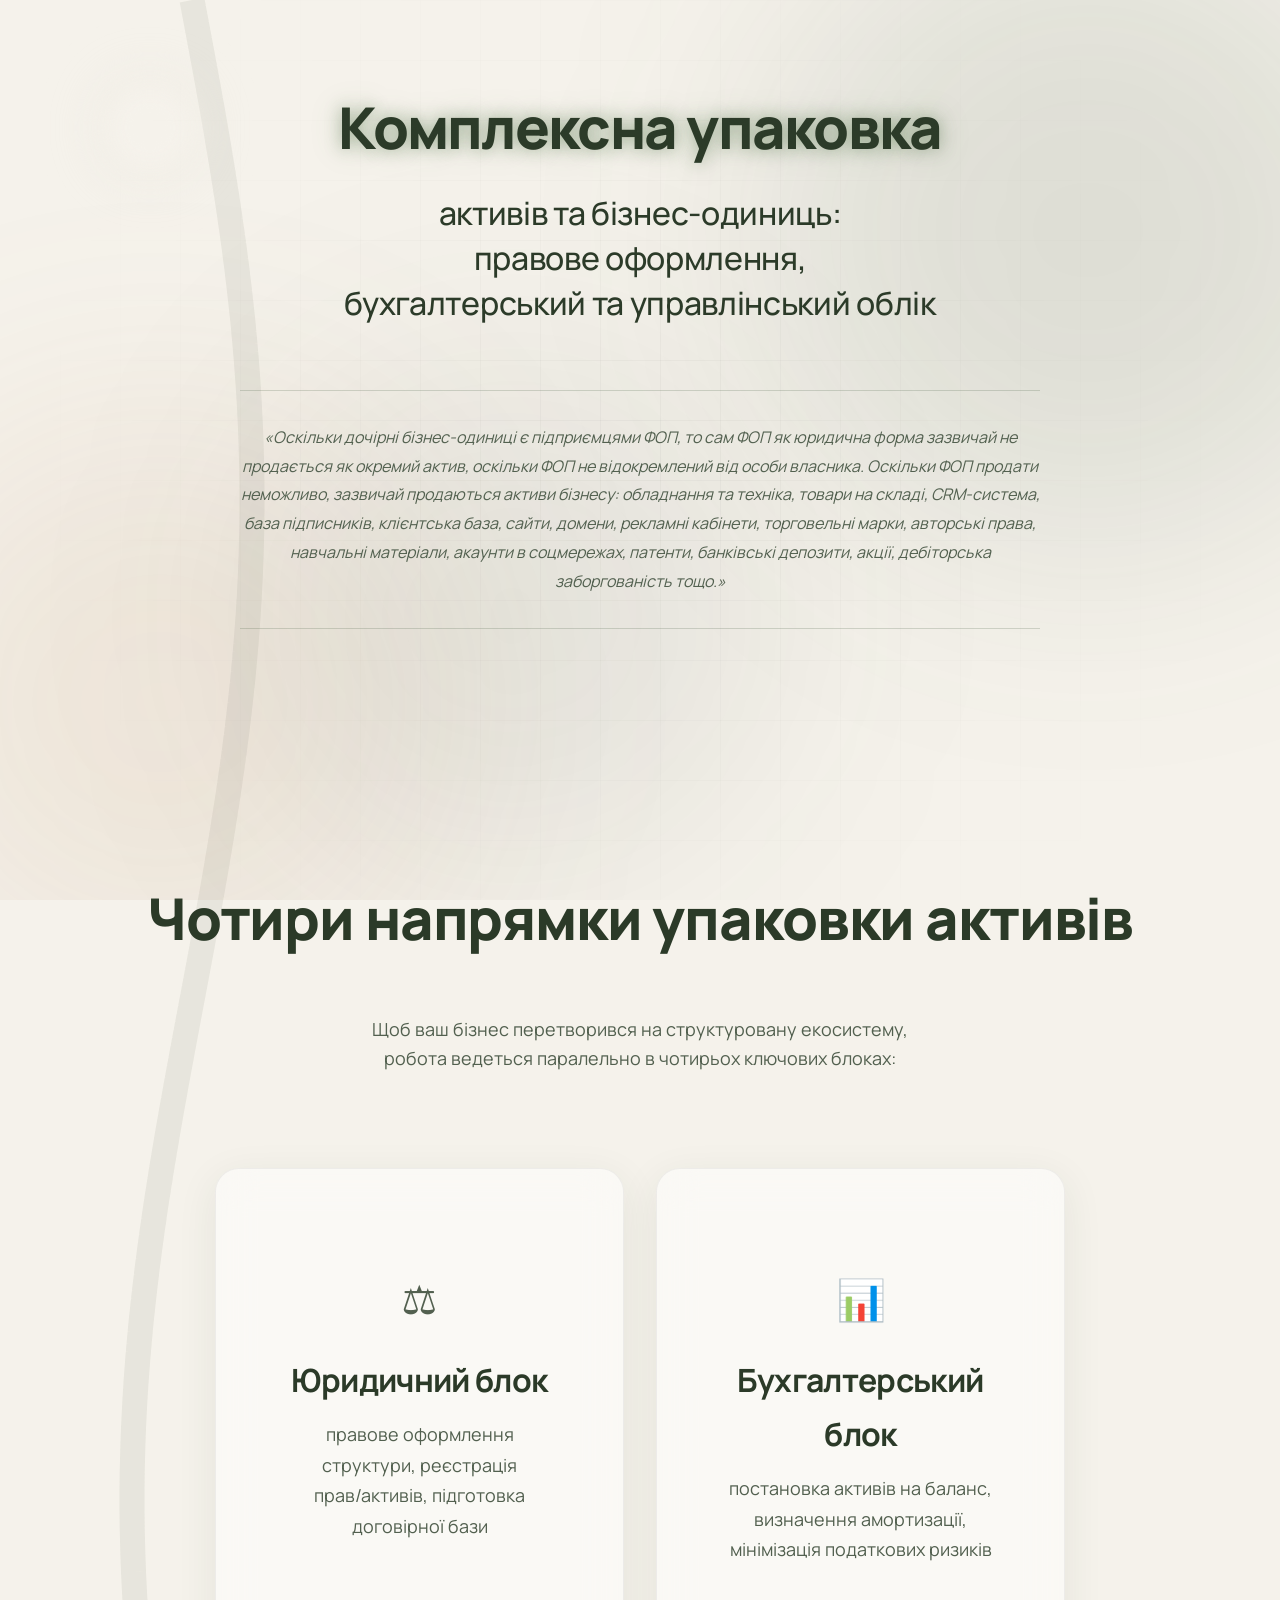
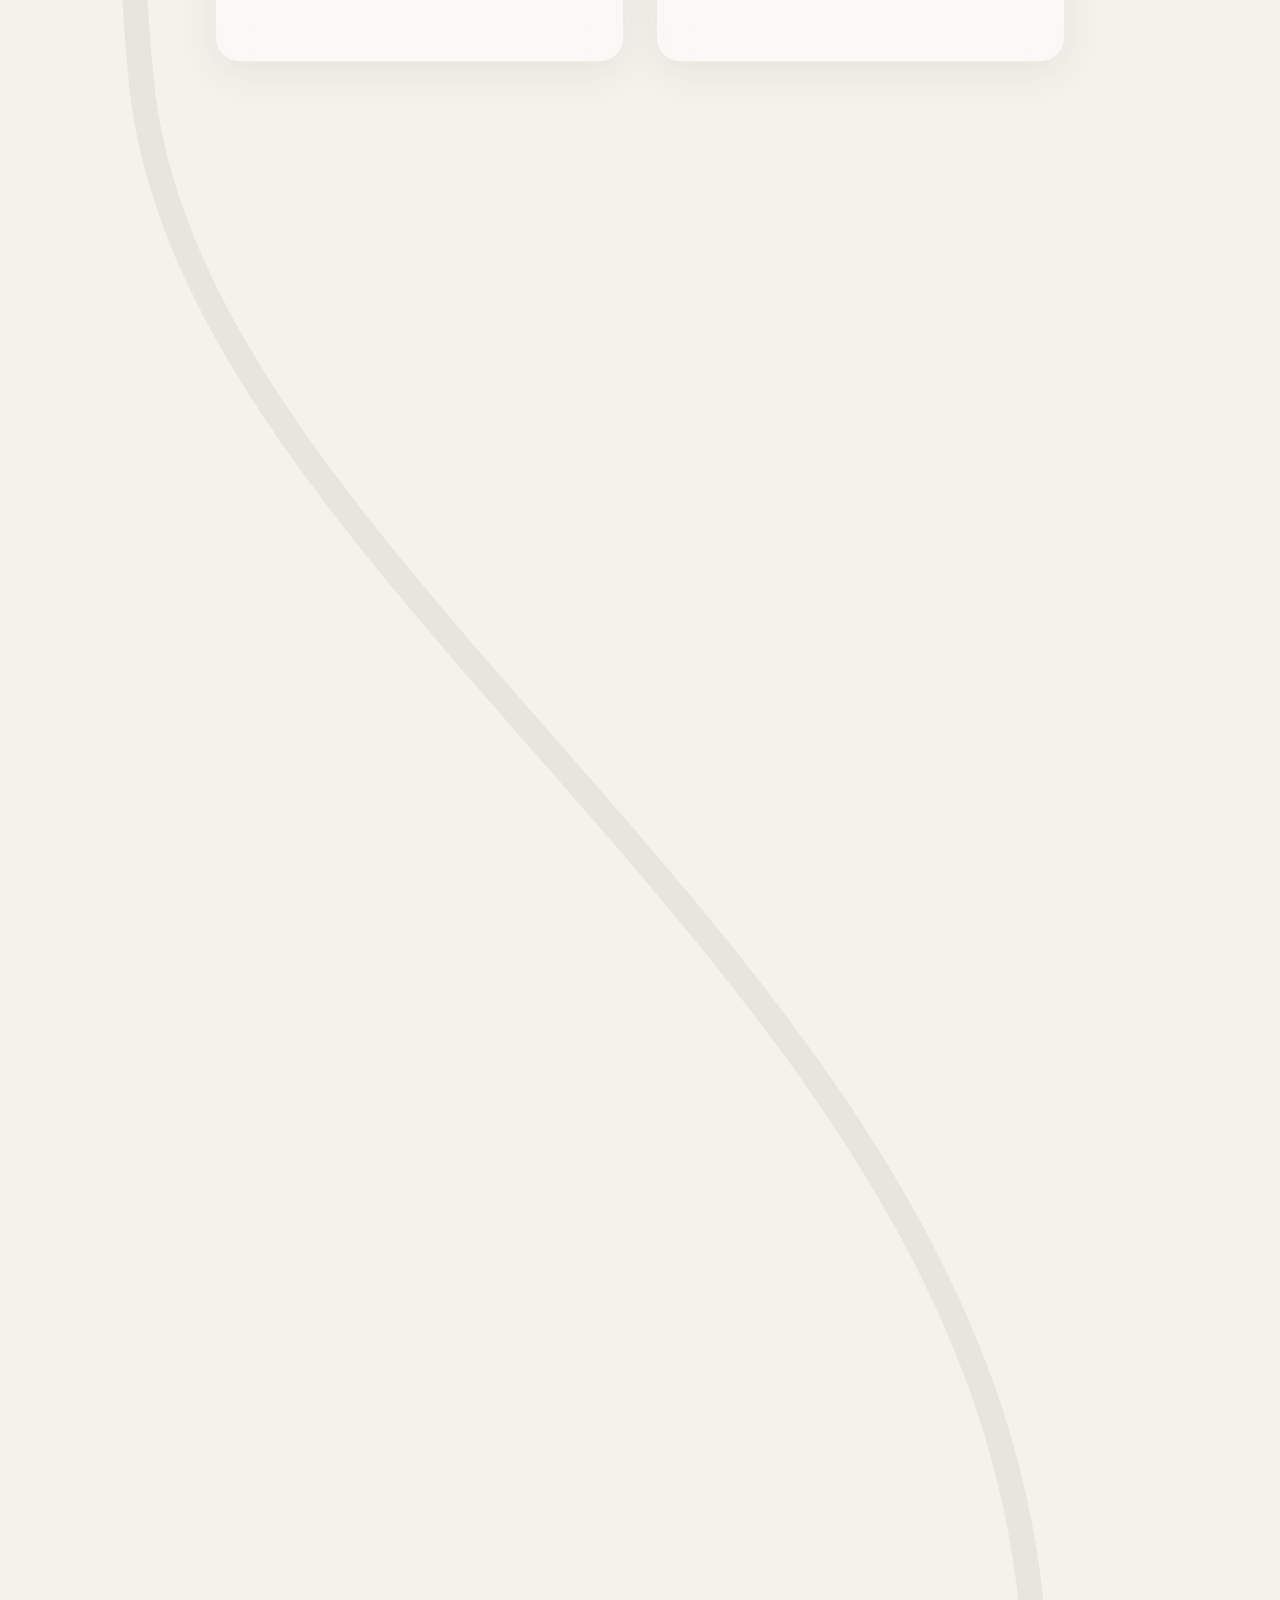
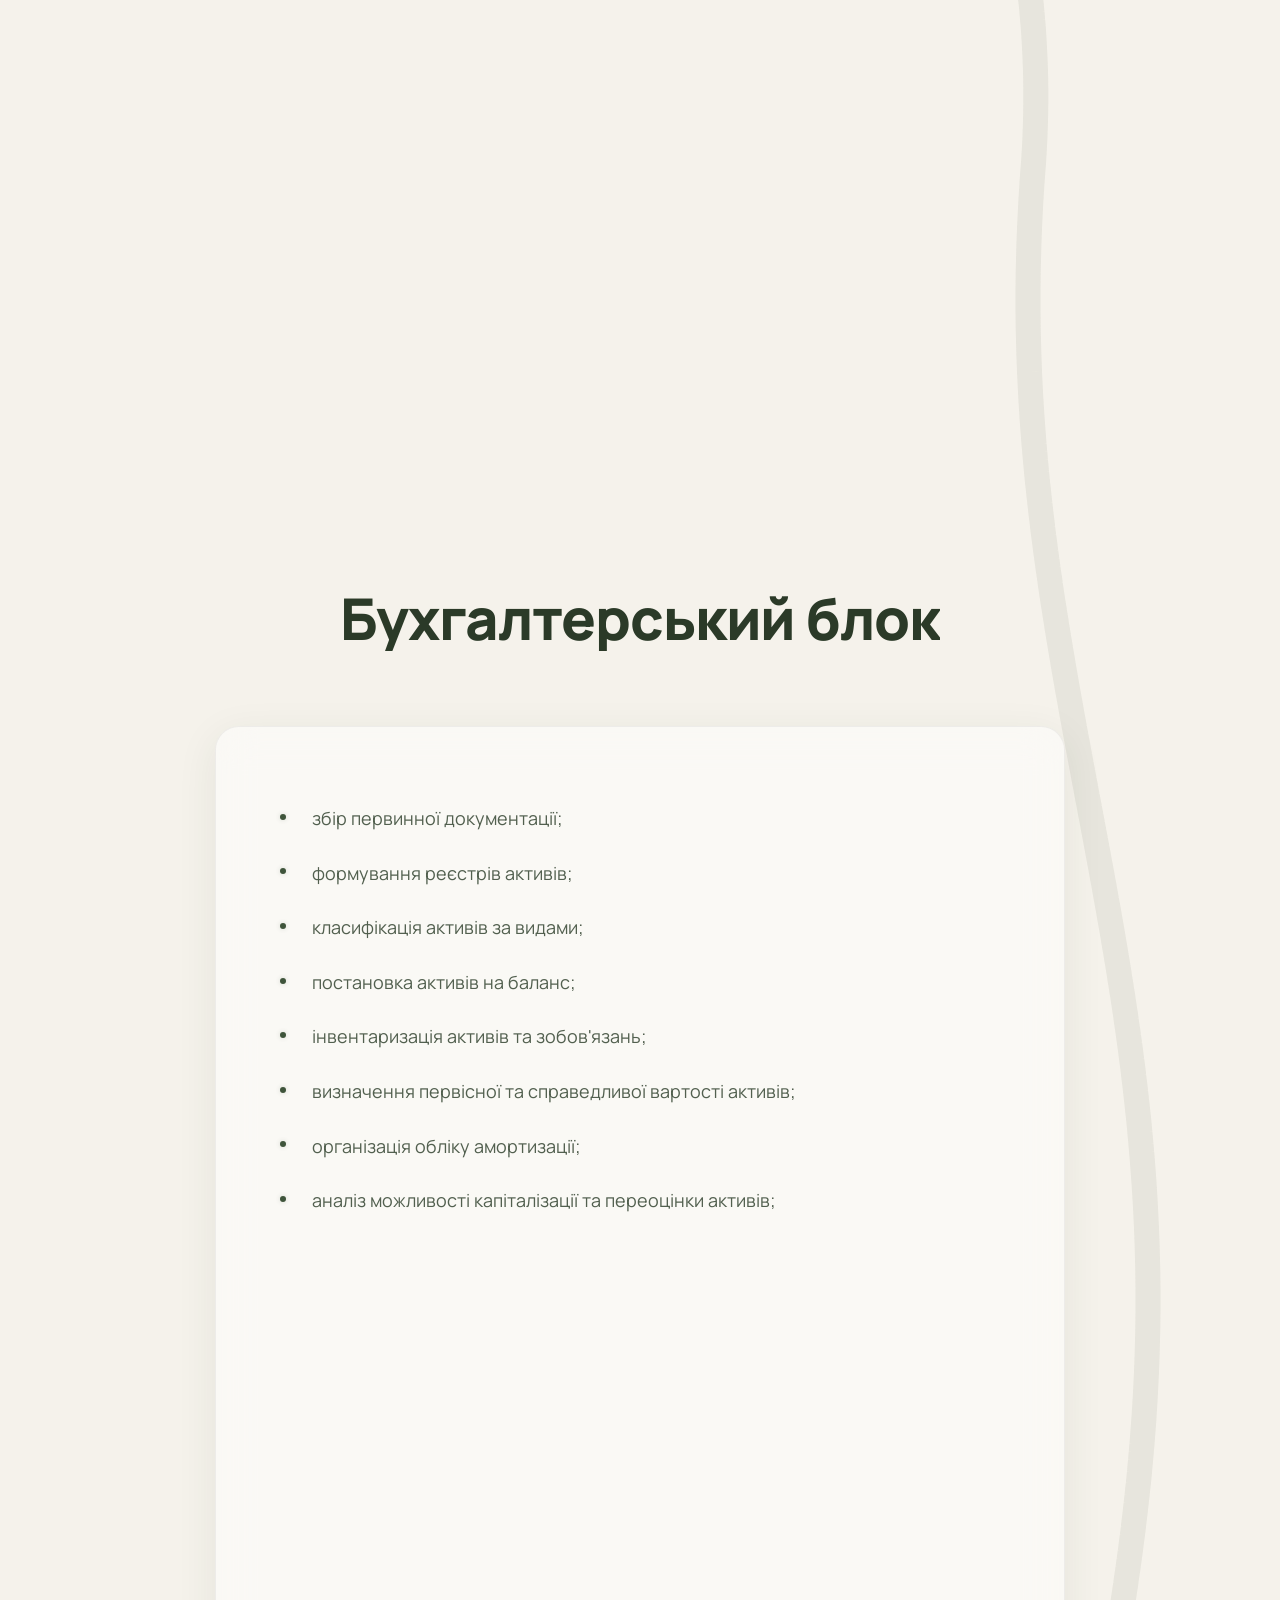
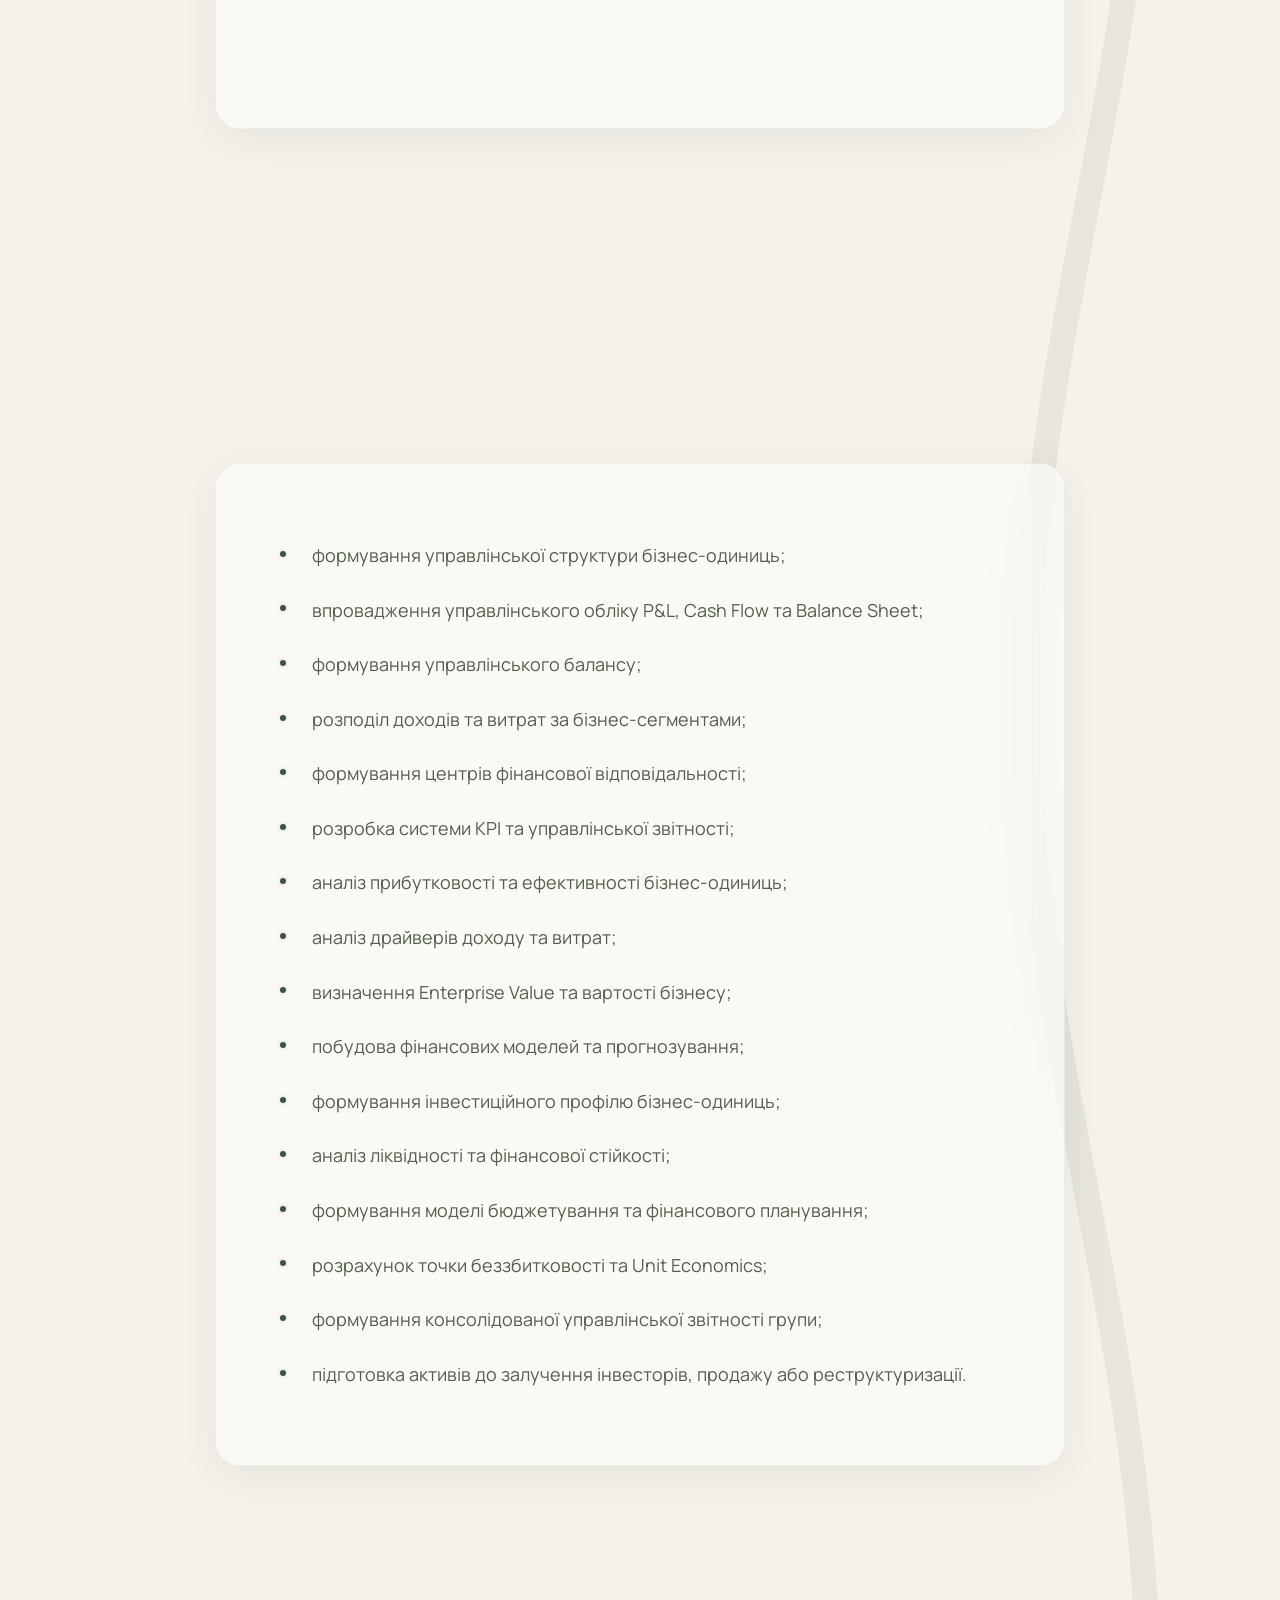
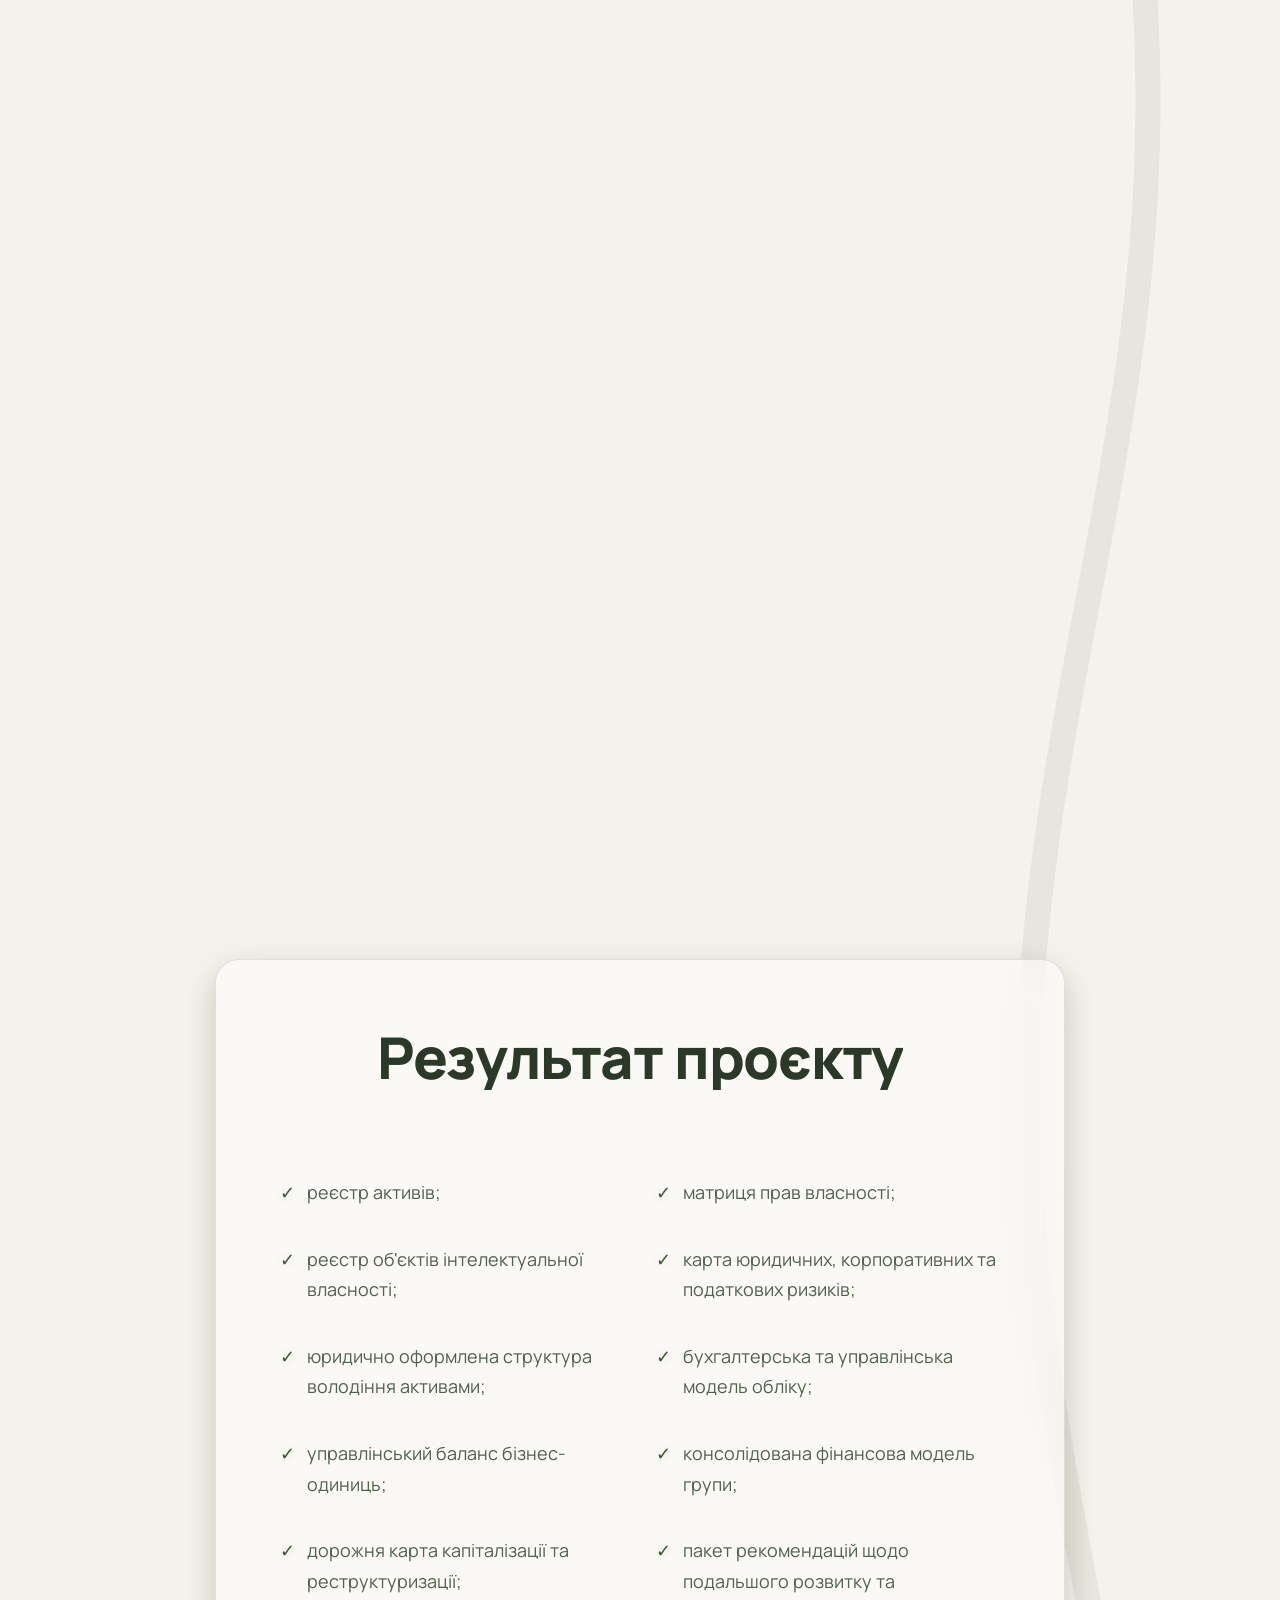
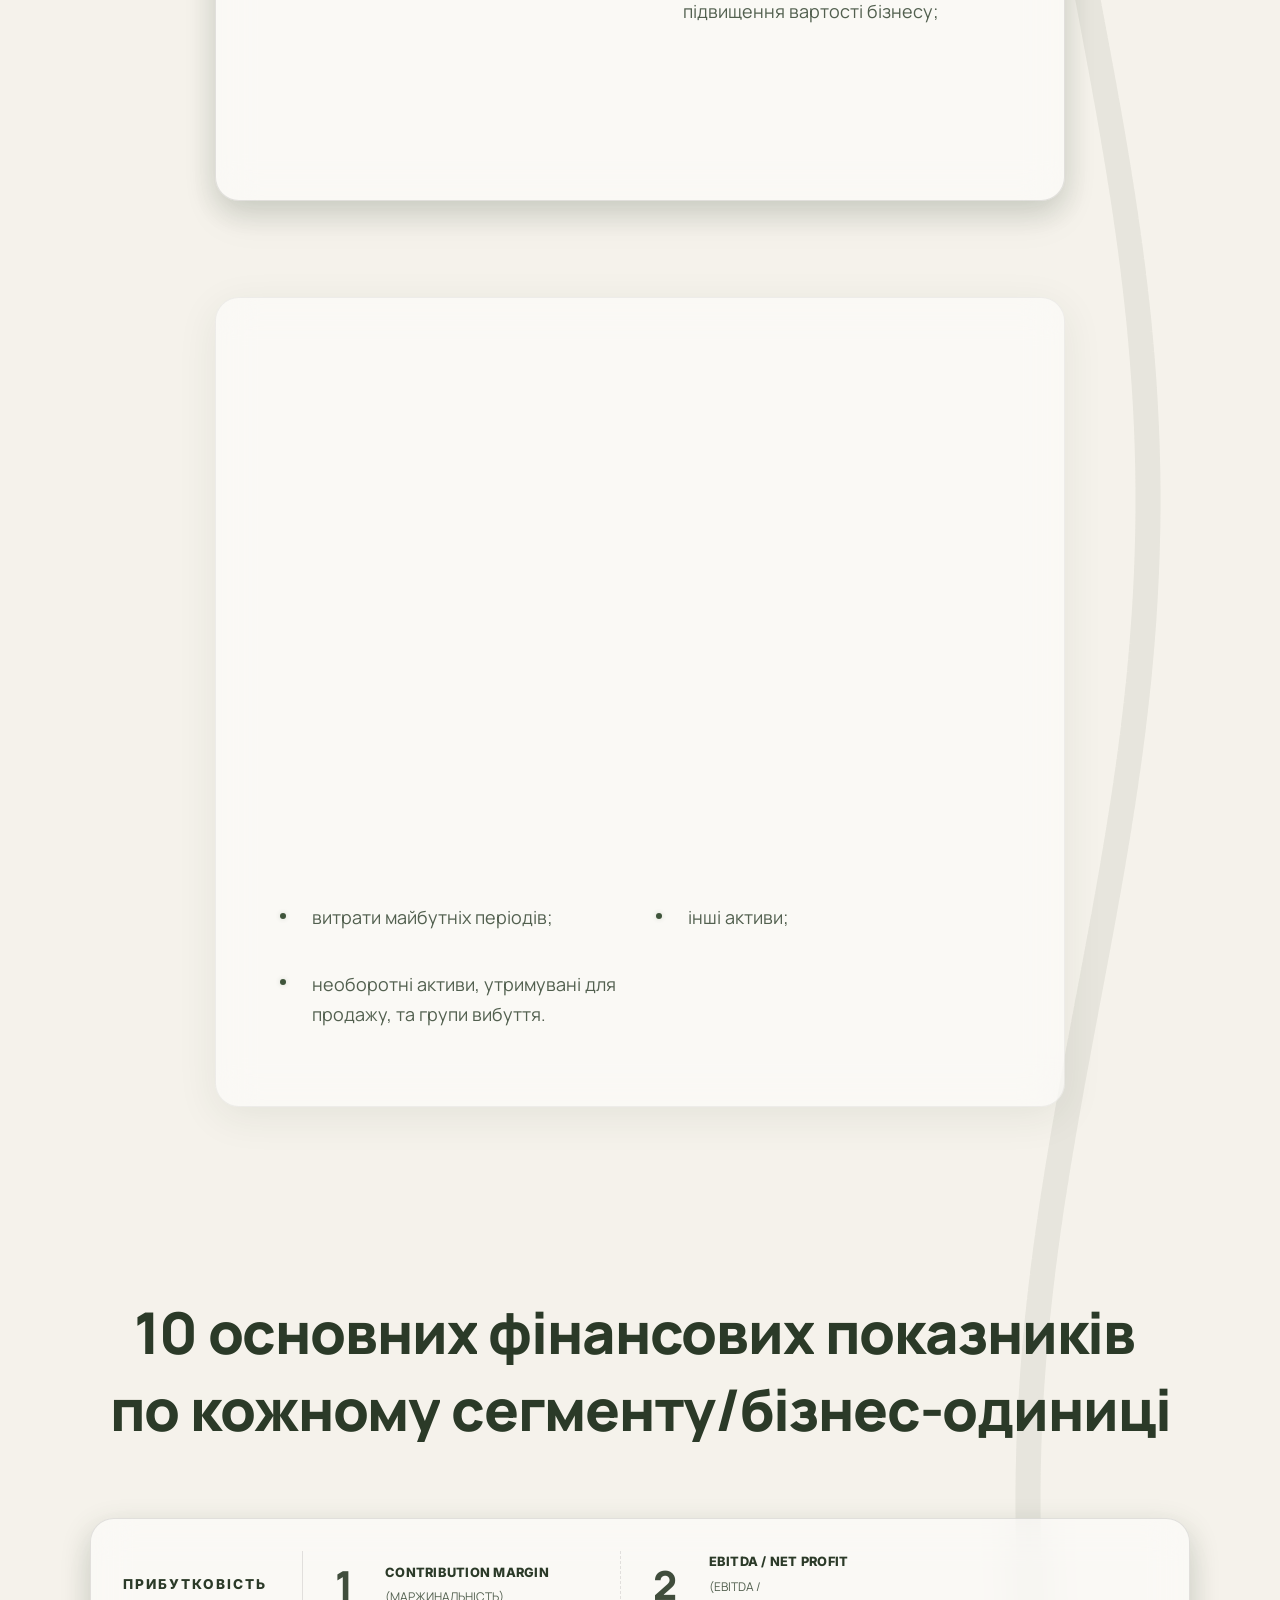
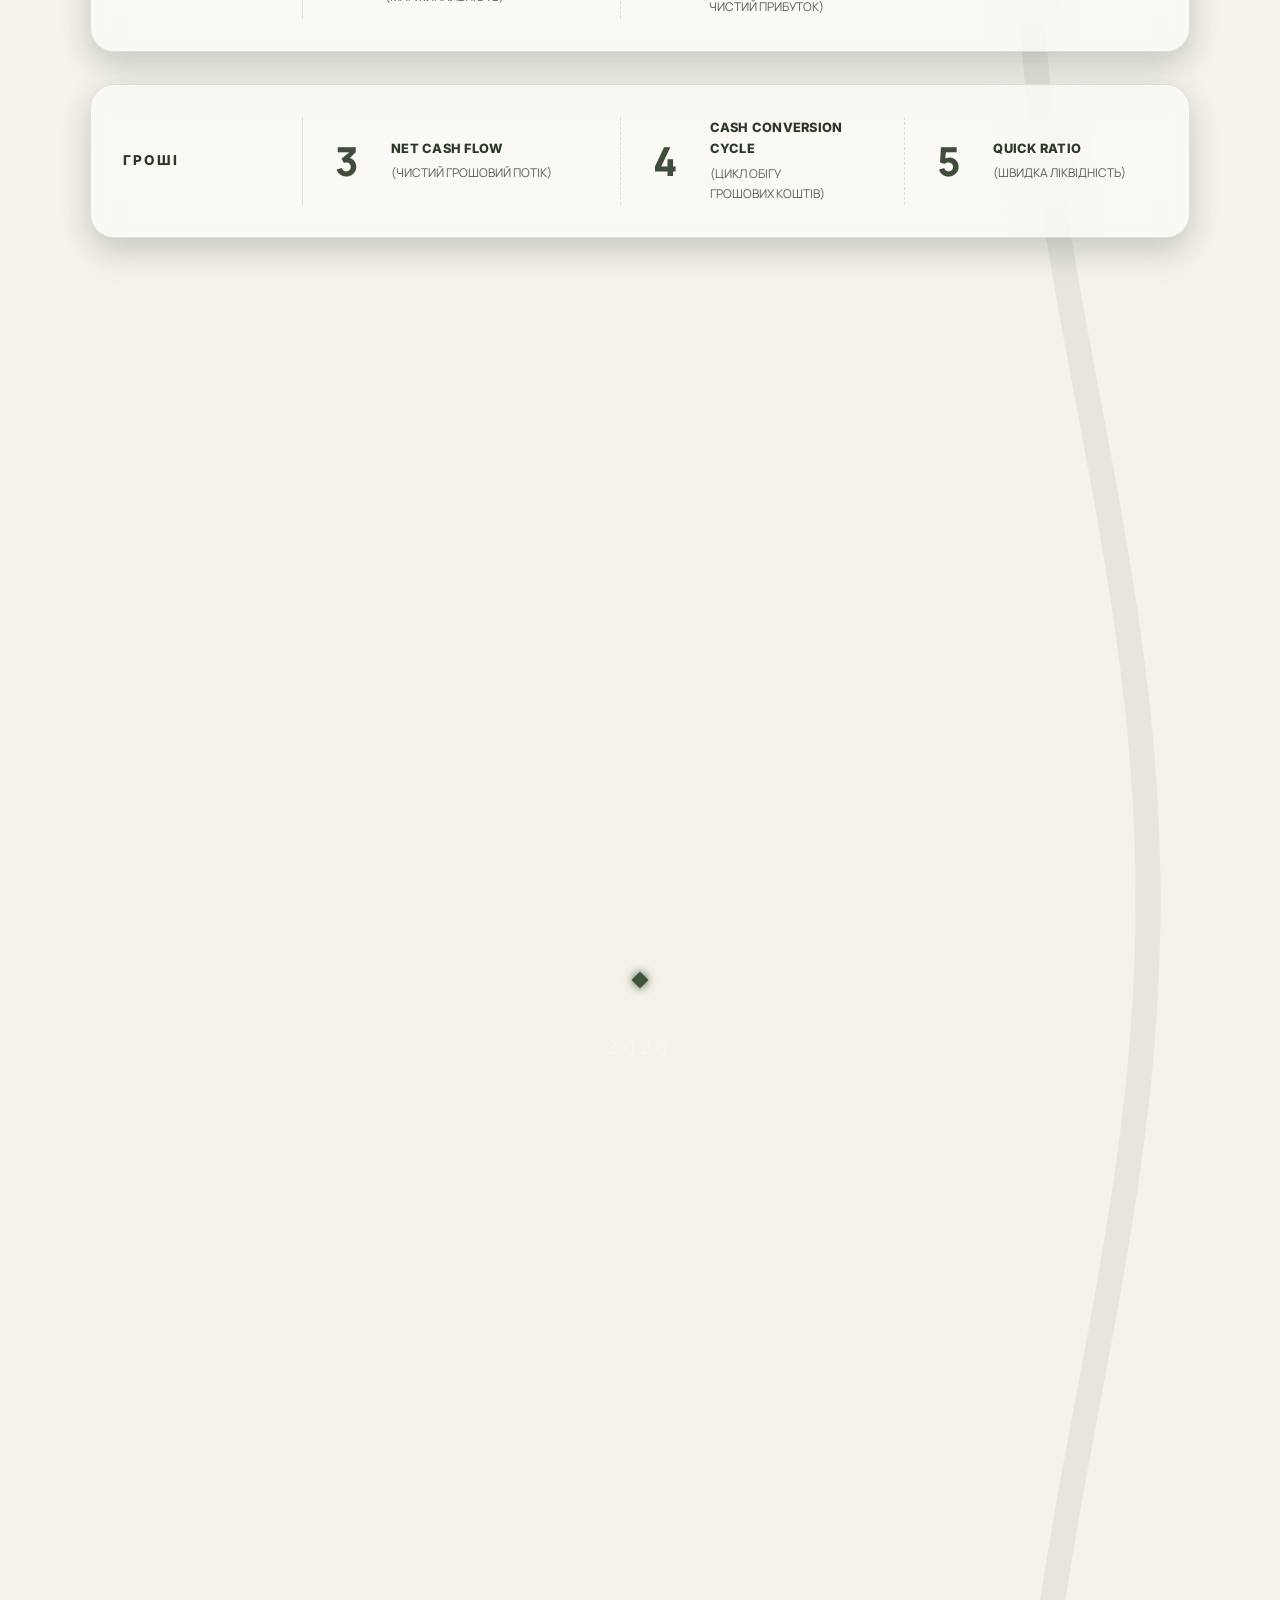
==== site/index.html @ 0e26a3a4 "Initial commit: Added modern design for Sandra" ====
<!DOCTYPE html>
<html lang="uk">
<head>
    <meta charset="UTF-8">
    <meta name="viewport" content="width=device-width, initial-scale=1.0, viewport-fit=cover">
    <title>Комплексна упаковка активів бізнес-одиниць</title>
    <meta name="description" content="Правове оформлення, бухгалтерський і&nbsp;управлінський облік. Прозора структура, захист і&nbsp;капіталізація бізнесу.">

    <!-- OpenGraph -->
    <meta property="og:title" content="Комплексна упаковка бізнес-активів">
    <meta property="og:description" content="Правове оформлення, бухгалтерський і&nbsp;управлінський облік. Прозора структура, захист і&nbsp;капіталізація бізнесу.">
    <meta property="og:type" content="website">

    <!-- Preload Fonts -->
    <link rel="preconnect" href="https://fonts.googleapis.com">
    <link rel="preconnect" href="https://fonts.gstatic.com" crossorigin>
    <link href="https://fonts.googleapis.com/css2?family=Inter:wght@400;500;600;700&family=Manrope:wght@400;500;600;700;800&display=swap" rel="stylesheet">

    <!-- Favicon -->
    <link rel="icon" type="image/svg+xml" href="data:image/svg+xml,<svg xmlns='http://www.w3.org/2000/svg' viewBox='0 0 100 100'><rect width='100' height='100' rx='20' fill='%231a1a2e'/><text x='50' y='65' font-size='50' text-anchor='middle' fill='%23e0e0e0' font-family='sans-serif' font-weight='700'>A</text></svg>">

    <link rel="stylesheet" href="style.css">
</head>
<body>
    <div id="scroll-orb" aria-hidden="true"></div>

    <!-- Noise Overlay -->
    <div class="noise-overlay" aria-hidden="true"></div>

    <!-- Scroll Progress Bar (Temporarily Disabled) -->
    <!--
    <div class="scroll-progress" aria-hidden="true">
        <div class="scroll-progress__bar"></div>
    </div>
    -->



    <!-- SVG Roadmap Line -->
    <svg class="roadmap-line" aria-hidden="true" preserveAspectRatio="none">
        <path class="roadmap-line__bg" d="" fill="none" stroke-width="25"/>
        <path class="roadmap-line__fill" d="" fill="none" stroke-width="25"/>
    </svg>

    <!-- Ambient Orbs -->
    <div class="ambient-orbs" aria-hidden="true">
        <div class="orb orb--1"></div>
        <div class="orb orb--2"></div>
        <div class="orb orb--3"></div>
    </div>

    <main>

        <!-- ==================== СЛАЙД 1: HERO ==================== -->
        <section id="slide-1" class="slide slide--hero">
            <div class="slide__inner">
                <h1 class="hero__title split-text">Комплексна упаковка</h1>
                <h2 class="hero__subtitle reveal-up">активів та бізнес-одиниць:<br>правове оформлення,<br>бухгалтерський та управлінський облік</h2>
                <p class="hero__description reveal-up">«Оскільки дочірні бізнес-одиниці є підприємцями ФОП, то сам ФОП як юридична форма зазвичай не продається як окремий актив, оскільки ФОП не відокремлений від особи власника. Оскільки ФОП продати неможливо, зазвичай продаються активи бізнесу: обладнання та техніка, товари на складі, СRM-система, база підписників, клієнтська база, сайти, домени, рекламні кабінети, торговельні марки, авторські права, навчальні матеріали, акаунти в соцмережах, патенти, банківські депозити, акції, дебіторська заборгованість тощо.»</p>
            </div>
        </section>

        <!-- ==================== СЛАЙД 2: ОБЗОР БЛОКОВ ==================== -->
        <section id="slide-2" class="slide slide--overview">
            <div class="slide__inner">
                <div class="section-header reveal-up">
                    <h2 class="section-title">Чотири напрямки упаковки активів</h2>
                    <p class="section-desc">Щоб ваш бізнес перетворився на структуровану екосистему, робота ведеться паралельно в чотирьох ключових блоках:</p>
                </div>
                <div class="cards-grid">
                    <article class="card card--glass reveal-up">
                        <div class="card__icon">⚖️</div>
                        <h2 class="card__title">Юридичний блок</h2>
                        <p class="card__text">правове оформлення структури, реєстрація прав/активів, підготовка договірної бази</p>
                    </article>
                    <article class="card card--glass reveal-up">
                        <div class="card__icon">📊</div>
                        <h2 class="card__title">Бухгалтерський блок</h2>
                        <p class="card__text">постановка активів на баланс, визначення амортизації, мінімізація податкових ризиків</p>
                    </article>
                    <article class="card card--glass reveal-up">
                        <div class="card__icon">📈</div>
                        <h2 class="card__title">Управлінський блок</h2>
                        <p class="card__text">відображення активів в управлінському балансі для оцінки реальної вартості бізнес-одиниці</p>
                    </article>
                    <article class="card card--glass reveal-up">
                        <div class="card__icon">💰</div>
                        <h2 class="card__title">Оцінка та капіталізація</h2>
                        <p class="card__text">оцінка ринкової вартості, монетизація цифрових активів, інвестиційна модель</p>
                    </article>
                </div>
            </div>
        </section>

        <!-- ==================== СЛАЙД 4: ЮРИДИЧЕСКИЙ БЛОК ==================== -->
        <section id="slide-4" class="slide slide--detail">
            <div class="slide__inner">
                <h2 class="section-title split-text">Юридичний блок</h2>

                <div class="detail-block detail-block--single reveal-up">
                    <ul class="detail-list">
                        <li class="detail-list__item stagger">інвентаризація та ідентифікація активів;</li>
                        <li class="detail-list__item stagger">збір та аналіз правовстановлюючих документів;</li>
                        <li class="detail-list__item stagger">юридичний аудит активів;</li>
                        <li class="detail-list__item stagger">аналіз ризиків неналежного оформлення прав;</li>
                        <li class="detail-list__item stagger">оформлення та передача прав інтелектуальної власності;</li>
                        <li class="detail-list__item stagger">уніфікація договірної бази;</li>
                        <li class="detail-list__item stagger">підготовка та актуалізація договорів щодо створення, передачі та використання активів;</li>
                        <li class="detail-list__item stagger">аналіз корпоративної структури володіння активами;</li>
                        <li class="detail-list__item stagger">розробка механізмів передачі активів між ФОП та товариством;</li>
                        <li class="detail-list__item stagger">формування механізмів захисту ключових активів;</li>
                        <li class="detail-list__item stagger">реєстрація торговельних марок та інших об'єктів інтелектуальної власності;</li>
                        <li class="detail-list__item stagger">розробка режиму комерційної таємниці та захисту конфіденційної інформації;</li>
                        <li class="detail-list__item stagger">аналіз відповідності структури активів вимогам законодавства та корпоративного управління;</li>
                        <li class="detail-list__item stagger">формування правової моделі володіння та структури активів;</li>
                        <li class="detail-list__item stagger">підготовка активів до інвестування, продажу, передачі або корпоративної реструктуризації.</li>
                    </ul>
                </div>
            </div>
        </section>

        <!-- ==================== СЛАЙД 5: БУХГАЛТЕРСКИЙ БЛОК ==================== -->
        <section id="slide-5" class="slide slide--detail">
            <div class="slide__inner">
                <h2 class="section-title split-text">Бухгалтерський блок</h2>

                <div class="detail-block detail-block--single reveal-up">
                    <ul class="detail-list">
                        <li class="detail-list__item stagger">збір первинної документації;</li>
                        <li class="detail-list__item stagger">формування реєстрів активів;</li>
                        <li class="detail-list__item stagger">класифікація активів за видами;</li>
                        <li class="detail-list__item stagger">постановка активів на баланс;</li>
                        <li class="detail-list__item stagger">інвентаризація активів та зобов'язань;</li>
                        <li class="detail-list__item stagger">визначення первісної та справедливої вартості активів;</li>
                        <li class="detail-list__item stagger">організація обліку амортизації;</li>
                        <li class="detail-list__item stagger">аналіз можливості капіталізації та переоцінки активів;</li>
                        <li class="detail-list__item stagger">аналіз доцільності внесення активів до статутного капіталу;</li>
                        <li class="detail-list__item stagger">аналіз податкових наслідків передачі активів;</li>
                        <li class="detail-list__item stagger">аналіз ПДВ та інших податкових ризиків;</li>
                        <li class="detail-list__item stagger">аналіз ризиків трансфертного ціноутворення;</li>
                        <li class="detail-list__item stagger">формування моделі бухгалтерського та податкового обліку активів;</li>
                        <li class="detail-list__item stagger">підготовка фінансової та податкової звітності;</li>
                        <li class="detail-list__item stagger">формування моделі продажу або передачі бізнес-одиниць;</li>
                        <li class="detail-list__item stagger">аналіз фінансового стану бізнес-одиниць.</li>
                    </ul>
                </div>
            </div>
        </section>

        <!-- ==================== СЛАЙД 6: УПРАВЛЕНЧЕСКИЙ БЛОК ==================== -->
        <section id="slide-6" class="slide slide--detail">
            <div class="slide__inner">
                <h2 class="section-title split-text">Управлінський блок</h2>

                <div class="detail-block detail-block--single reveal-up">
                    <ul class="detail-list">
                        <li class="detail-list__item stagger">формування управлінської структури бізнес-одиниць;</li>
                        <li class="detail-list__item stagger">впровадження управлінського обліку P&amp;L, Cash Flow та Balance Sheet;</li>
                        <li class="detail-list__item stagger">формування управлінського балансу;</li>
                        <li class="detail-list__item stagger">розподіл доходів та витрат за бізнес-сегментами;</li>
                        <li class="detail-list__item stagger">формування центрів фінансової відповідальності;</li>
                        <li class="detail-list__item stagger">розробка системи KPI та управлінської звітності;</li>
                        <li class="detail-list__item stagger">аналіз прибутковості та ефективності бізнес-одиниць;</li>
                        <li class="detail-list__item stagger">аналіз драйверів доходу та витрат;</li>
                        <li class="detail-list__item stagger">визначення Enterprise Value та вартості бізнесу;</li>
                        <li class="detail-list__item stagger">побудова фінансових моделей та прогнозування;</li>
                        <li class="detail-list__item stagger">формування інвестиційного профілю бізнес-одиниць;</li>
                        <li class="detail-list__item stagger">аналіз ліквідності та фінансової стійкості;</li>
                        <li class="detail-list__item stagger">формування моделі бюджетування та фінансового планування;</li>
                        <li class="detail-list__item stagger">розрахунок точки беззбитковості та Unit Economics;</li>
                        <li class="detail-list__item stagger">формування консолідованої управлінської звітності групи;</li>
                        <li class="detail-list__item stagger">підготовка активів до залучення інвесторів, продажу або реструктуризації.</li>
                    </ul>
                </div>
            </div>
        </section>

        <!-- ==================== СЛАЙД 7: ОЦЕНКА И&nbsp;КАПИТАЛИЗАЦИЯ ==================== -->
        <section id="slide-7" class="slide slide--detail slide--evaluation">
            <div class="slide__inner">
                <h2 class="section-title split-text">Оцінка та капіталізація активів</h2>
                <div class="detail-block detail-block--single reveal-up">
                    <ul class="detail-list">
                        <li class="detail-list__item stagger">залучення незалежних оцінювачів;</li>
                        <li class="detail-list__item stagger">оцінка ринкової вартості активів;</li>
                        <li class="detail-list__item stagger">визначення можливості капіталізації активів;</li>
                        <li class="detail-list__item stagger">аналіз потенціалу монетизації нематеріальних та цифрових активів;</li>
                        <li class="detail-list__item stagger">підготовка активів до інвестиційних та M&A-процесів;</li>
                        <li class="detail-list__item stagger">підготовка інвестиційної моделі бізнесу;</li>
                        <li class="detail-list__item stagger">формування рекомендацій щодо підвищення вартості бізнесу;</li>
                        <li class="detail-list__item stagger">розробка сценаріїв реструктуризації та відчуження активів.</li>
                    </ul>
                </div>
            </div>
        </section>

        <!-- ==================== СЛАЙД 8: ИТОГИ ==================== -->
        <section id="slide-8" class="slide slide--results">
            <div class="slide__inner">
                <div class="results-block reveal-up">
                    <h2 class="section-title split-text">Результат проєкту</h2>
                    <ul class="results-list">
                        <li class="results-list__item stagger"><span class="check-icon" aria-hidden="true">✓</span> реєстр активів;</li>
                        <li class="results-list__item stagger"><span class="check-icon" aria-hidden="true">✓</span> матриця прав власності;</li>
                        <li class="results-list__item stagger"><span class="check-icon" aria-hidden="true">✓</span> реєстр об'єктів інтелектуальної власності;</li>
                        <li class="results-list__item stagger"><span class="check-icon" aria-hidden="true">✓</span> карта юридичних, корпоративних та податкових ризиків;</li>
                        <li class="results-list__item stagger"><span class="check-icon" aria-hidden="true">✓</span> юридично оформлена структура володіння активами;</li>
                        <li class="results-list__item stagger"><span class="check-icon" aria-hidden="true">✓</span> бухгалтерська та управлінська модель обліку;</li>
                        <li class="results-list__item stagger"><span class="check-icon" aria-hidden="true">✓</span> управлінський баланс бізнес-одиниць;</li>
                        <li class="results-list__item stagger"><span class="check-icon" aria-hidden="true">✓</span> консолідована фінансова модель групи;</li>
                        <li class="results-list__item stagger"><span class="check-icon" aria-hidden="true">✓</span> дорожня карта капіталізації та реструктуризації;</li>
                        <li class="results-list__item stagger"><span class="check-icon" aria-hidden="true">✓</span> пакет рекомендацій щодо подальшого розвитку та підвищення вартості бізнесу;</li>
                        <li class="results-list__item stagger"><span class="check-icon" aria-hidden="true">✓</span> план подальшого управління та захисту ключових активів.</li>
                    </ul>
                </div>
                <div class="results-block reveal-up">
                    <h2 class="section-title section-title--sm split-text">Узагальнений перелік груп активів, сформований на підставі НП(С)БО 1 «Загальні вимоги до фінансової звітності»:</h2>
                    <ul class="results-list results-list--assets">
                        <li class="results-list__item stagger">нематеріальні активи;</li>
                        <li class="results-list__item stagger">незавершені капітальні інвестиції;</li>
                        <li class="results-list__item stagger">основні засоби;</li>
                        <li class="results-list__item stagger">інвестиційна нерухомість;</li>
                        <li class="results-list__item stagger">біологічні активи;</li>
                        <li class="results-list__item stagger">фінансові активи;</li>
                        <li class="results-list__item stagger">дебіторська заборгованість;</li>
                        <li class="results-list__item stagger">відстрочені податкові активи;</li>
                        <li class="results-list__item stagger">запаси;</li>
                        <li class="results-list__item stagger">грошові кошти та їх еквіваленти;</li>
                        <li class="results-list__item stagger">витрати майбутніх періодів;</li>
                        <li class="results-list__item stagger">інші активи;</li>
                        <li class="results-list__item stagger">необоротні активи, утримувані для продажу, та групи вибуття.</li>
                    </ul>
                </div>
            </div>
        </section>

    <!-- ==================== СЛАЙД 3: ФИНАНСОВЫЕ ПОКАЗАТЕЛИ ==================== -->
        <section id="slide-3" class="slide slide--metrics">
            <div class="slide__inner">
                <h2 class="section-title split-text">10 основних фінансових показників по кожному сегменту/бізнес-одиниці</h2>

                <div class="metrics-grid">
                    <!-- ПРИБИЛЬНІСТЬ -->
                    <div class="metric-category reveal-up">
                        <h3 class="metric-category__title">ПРИБУТКОВІСТЬ</h3>
                        <div class="metric-card">
                            <span class="metric-card__number">1</span>
                            <span class="metric-card__name split-letters">CONTRIBUTION MARGIN</span>
                            <span class="metric-card__desc">(МАРЖИНАЛЬНІСТЬ)</span>
                        </div>
                        <div class="metric-card">
                            <span class="metric-card__number">2</span>
                            <span class="metric-card__name split-letters">EBITDA / NET PROFIT</span>
                            <span class="metric-card__desc">(EBITDA / ЧИСТИЙ ПРИБУТОК)</span>
                        </div>
                    </div>

                    <!-- ГРОШІ -->
                    <div class="metric-category reveal-up">
                        <h3 class="metric-category__title">ГРОШІ</h3>
                        <div class="metric-card">
                            <span class="metric-card__number">3</span>
                            <span class="metric-card__name split-letters">NET CASH FLOW</span>
                            <span class="metric-card__desc">(ЧИСТИЙ ГРОШОВИЙ ПОТІК)</span>
                        </div>
                        <div class="metric-card">
                            <span class="metric-card__number">4</span>
                            <span class="metric-card__name split-letters">CASH CONVERSION CYCLE</span>
                            <span class="metric-card__desc">(ЦИКЛ ОБІГУ ГРОШОВИХ КОШТІВ)</span>
                        </div>
                        <div class="metric-card">
                            <span class="metric-card__number">5</span>
                            <span class="metric-card__name split-letters">QUICK RATIO</span>
                            <span class="metric-card__desc">(ШВИДКА ЛІКВІДНІСТЬ)</span>
                        </div>
                    </div>

                    <!-- СИСТЕМА РОСТУ -->
                    <div class="metric-category reveal-up">
                        <h3 class="metric-category__title">СИСТЕМА ЗРОСТАННЯ</h3>
                        <div class="metric-card">
                            <span class="metric-card__number">6</span>
                            <span class="metric-card__name split-letters">CAC</span>
                            <span class="metric-card__desc">(ВАРТІСТЬ ЗАЛУЧЕННЯ КЛІЄНТА)</span>
                        </div>
                    </div>

                    <!-- ЕФЕКТИВНІСТЬ -->
                    <div class="metric-category reveal-up">
                        <h3 class="metric-category__title">ЕФЕКТИВНІСТЬ</h3>
                        <div class="metric-card">
                            <span class="metric-card__number">7</span>
                            <span class="metric-card__name split-letters">ROMI</span>
                            <span class="metric-card__desc">(ЕФЕКТИВНІСТЬ МАРКЕТИНГОВИХ ІНВЕСТИЦІЙ)</span>
                        </div>
                        <div class="metric-card">
                            <span class="metric-card__number">8</span>
                            <span class="metric-card__name split-letters">UNIT ECONOMICS</span>
                            <span class="metric-card__desc">(ЮНІТ-ЕКОНОМІКА)</span>
                        </div>
                        <div class="metric-card">
                            <span class="metric-card__number">9</span>
                            <span class="metric-card__name split-letters">ROE</span>
                            <span class="metric-card__desc">(РЕНТАБЕЛЬНІСТЬ ВЛАСНОГО КАПІТАЛУ)</span>
                        </div>
                    </div>

                    <!-- ФІНАНСОВА СТІЙКІСТЬ -->
                    <div class="metric-category reveal-up">
                        <h3 class="metric-category__title">ФІНАНСОВА СТІЙКІСТЬ</h3>
                        <div class="metric-card">
                            <span class="metric-card__number">10</span>
                            <span class="metric-card__name split-letters">SAFETY MARGIN</span>
                            <span class="metric-card__desc">(ЗАПАС МІЦНОСТІ)</span>
                        </div>
                    </div>
                </div>
            </div>
        </section>

            </main>

    <!-- Closure Section -->
    <footer class="closure" aria-hidden="true">
        <div class="closure__divider"></div>
        <span class="closure__year">2026</span>
    </footer>

    <script src="script.js" defer></script>
</body>
</html>
---- site/style.css ----
@media (max-width: 900px) {
    .metric-category {
        flex-direction: column;
        align-items: stretch;
    }
    .metric-category__title {
        flex: auto;
        border-right: none;
        border-bottom: 1px solid rgba(0, 0, 0, 0.1);
        padding-right: 0;
        padding-bottom: var(--space-sm);
        margin-bottom: var(--space-md);
    }
    .metric-card {
        border-left: none !important;
        border-top: 1px dashed rgba(0, 0, 0, 0.1);
        padding: var(--space-md) 0 !important;
    }
    .metric-card:nth-of-type(1),
    .metric-category__title + .metric-card {
        border-top: none;
        padding-top: 0 !important;
    }
}

/* ============================================================
   DESIGN SYSTEM — DARK ELITE (Комплексная упаковка активов)
   ============================================================ */

/* ---------- CSS Variables ---------- */
:root {
    /* Colors — Olive & Sand (Organic / Old Money) */
    --color-bg: #f5f2eb;           /* Soft Sand / Beige */
    --color-bg-alt: #ede9de;       /* Darker Sand */
    --color-text: #2b3a28;         /* Deep Olive for headings */
    --color-text-muted: #52604f;   /* Lighter Olive for body */
    --color-accent: #3e543a;       /* Olive Accent */
    --color-accent-light: #52604f;
    --color-accent-glow: rgba(62, 84, 58, 0.2);
    
    /* Light Glassmorphism */
    --color-glass-bg: rgba(255, 255, 255, 0.5);
    --color-glass-border: rgba(0, 0, 0, 0.05);
    --color-card-shadow: rgba(43, 58, 40, 0.08);

    /* Orb colors (Earthy) */
    --color-orb-1: rgba(62, 84, 58, 0.12);    /* Olive */
    --color-orb-2: rgba(181, 129, 80, 0.1);   /* Sand/Gold */
    --color-orb-3: rgba(43, 58, 40, 0.08);    /* Dark Olive */

    /* Typography */
    --font-heading: 'Manrope', system-ui, -apple-system, sans-serif;
    --font-body: 'Manrope', system-ui, -apple-system, sans-serif;
    --font-mono: 'Inter', 'SF Mono', monospace;

    /* Spacing — fluid */
    --space-xs: clamp(0.5rem, 1vw, 0.75rem);
    --space-sm: clamp(0.75rem, 1.5vw, 1.25rem);
    --space-md: clamp(1.25rem, 3vw, 2rem);
    --space-lg: clamp(2rem, 5vw, 4rem);
    --space-xl: clamp(3rem, 8vw, 6rem);
    --space-2xl: clamp(4rem, 10vw, 8rem);

    /* Font sizes — STRIcTLY 3 SIZES */
    --text-main-title: clamp(2.5rem, 2vw + 2rem, 4.5rem); /* Giant */
    --text-subtitle: clamp(1.25rem, 1.5vw + 1rem, 2rem);  /* Medium */
    --text-body: clamp(1rem, 0.5vw + 0.9rem, 1.125rem);   /* Small */

    /* Border radius */
    --radius-sm: 8px;
    --radius-md: 16px;
    --radius-lg: 24px;

    /* Transitions */
    --ease-out: cubic-bezier(0.16, 1, 0.3, 1);
    --duration-fast: 0.3s;
    --duration-normal: 0.6s;
    --duration-slow: 1s;
}

/* ---------- Global Reset & Base ---------- */
*,
*::before,
*::after {
    margin: 0;
    padding: 0;
    box-sizing: border-box;
}

html {
    scroll-behavior: smooth;
    -webkit-text-size-adjust: 100%;
    overscroll-behavior-y: none;
}

body {
    font-family: var(--font-body);
    font-size: var(--text-body);
    line-height: 1.7;
    color: var(--color-text-muted);
    background-color: var(--color-bg);
    -webkit-font-smoothing: antialiased;
    -moz-osx-font-smoothing: grayscale;
    -webkit-tap-highlight-color: transparent;
    overflow-x: hidden;
}

/* Safe areas for iPhone notch/Dynamic Island */
body {
    padding-top: env(safe-area-inset-top);
    padding-bottom: env(safe-area-inset-bottom);
    padding-left: env(safe-area-inset-left);
    padding-right: env(safe-area-inset-right);
}

/* Base Headings */
h1, h2, h3, h4, h5, h6 {
    color: var(--color-text);
}

/* ---------- Noise Overlay ---------- */
.noise-overlay {
    position: fixed;
    inset: 0;
    z-index: 9999;
    pointer-events: none;
    opacity: 0.03; /* Slightly more visible on dark */
    background-image: url("data:image/svg+xml,%3Csvg viewBox='0 0 200 200' xmlns='http://www.w3.org/2000/svg'%3E%3Cfilter id='n'%3E%3CfeTurbulence type='fractalNoise' baseFrequency='0.85' numOctaves='4' stitchTiles='stitch'/%3E%3C/filter%3E%3Crect width='100%25' height='100%25' filter='url(%23n)'/%3E%3C/svg%3E");
    background-repeat: repeat;
    background-size: 200px 200px;
    mix-blend-mode: overlay;
}

/* ---------- Grid Background Pattern ---------- */
body::before {
    content: '';
    position: fixed;
    inset: 0;
    z-index: 0;
    background-image: 
        linear-gradient(to right, rgba(0,0,0,0.03) 1px, transparent 1px),
        linear-gradient(to bottom, rgba(0,0,0,0.03) 1px, transparent 1px);
    background-size: 60px 60px;
    pointer-events: none;
    mask-image: radial-gradient(circle at center, black, transparent 80%);
    -webkit-mask-image: radial-gradient(circle at center, black, transparent 80%);
}

/* ---------- Scroll Progress Bar ---------- */
.scroll-progress {
    position: fixed;
    top: 0;
    left: 0;
    right: 0;
    height: 4px;
    z-index: 1000;
    background: rgba(255,255,255,0.05);
}

.scroll-progress__bar {
    height: 100%;
    width: 0%;
    background: var(--color-accent);
    box-shadow: 0 0 10px var(--color-accent-glow);
    transition: width 0.1s linear;
    will-change: width;
}

/* ---------- SVG Roadmap Line ---------- */
.roadmap-line {
    position: absolute;
    top: 0;
    left: 0;
    width: 100%;
    z-index: -2;
    pointer-events: none;
    overflow: visible;
}

.roadmap-line__bg {
    stroke: rgba(62, 84, 58, 0.08); /* Светло-оливковый прозрачный фон */
}

.roadmap-line__fill {
    stroke: rgba(62, 84, 58, 0.35); /* Полупрозрачный фирменный зеленый */
    stroke-dasharray: 1000;
    stroke-dashoffset: 1000;
    transition: stroke-dashoffset 0.05s linear;
    will-change: stroke-dashoffset;
    filter: drop-shadow(0 0 12px var(--color-accent-glow));
}

/* ---------- Ambient Orbs ---------- */
.ambient-orbs {
    position: fixed;
    inset: 0;
    z-index: 0;
    pointer-events: none;
    overflow: hidden;
}

.orb {
    position: absolute;
    border-radius: 50%;
    filter: blur(120px);
    will-change: transform;
}

.orb--1 {
    width: clamp(400px, 50vw, 700px);
    height: clamp(400px, 50vw, 700px);
    background: var(--color-orb-1);
    top: -10%;
    right: -10%;
    animation: float-orb-1 25s ease-in-out infinite;
}

.orb--2 {
    width: clamp(350px, 45vw, 600px);
    height: clamp(350px, 45vw, 600px);
    background: var(--color-orb-2);
    bottom: -10%;
    left: -10%;
    animation: float-orb-2 30s ease-in-out infinite;
}

.orb--3 {
    width: clamp(300px, 40vw, 550px);
    height: clamp(300px, 40vw, 550px);
    background: var(--color-orb-3);
    top: 40%;
    left: 20%;
    animation: float-orb-3 20s ease-in-out infinite;
}

@keyframes float-orb-1 {
    0%, 100% { transform: translate(0, 0) scale(1); }
    33% { transform: translate(-50px, 80px) scale(1.05); }
    66% { transform: translate(40px, -50px) scale(0.95); }
}

@keyframes float-orb-2 {
    0%, 100% { transform: translate(0, 0) scale(1); }
    33% { transform: translate(60px, -40px) scale(1.08); }
    66% { transform: translate(-40px, 60px) scale(0.92); }
}

@keyframes float-orb-3 {
    0%, 100% { transform: translate(0, 0) scale(1); }
    50% { transform: translate(-60px, -50px) scale(1.1); }
}

/* ---------- Main & Slides ---------- */
main {
    position: relative;
    z-index: 1;
}

.slide {
    display: flex;
    align-items: center;
    justify-content: center;
    padding: var(--space-xl) var(--space-lg);
    position: relative;
}

.slide__inner {
    max-width: 1100px;
    width: 100%;
    margin: 0 auto;
}

/* ---------- Hero Section ---------- */
.slide--hero {
    text-align: center;
    display: flex;
    flex-direction: column;
    align-items: center;
    justify-content: center;
    min-height: 85vh; /* Занимает почти весь экран */
    padding-top: var(--space-xl);
}

.hero__title {
    font-family: var(--font-heading);
    font-size: var(--text-main-title);
    font-weight: 800;
    line-height: 1.1;
    letter-spacing: -0.03em;
    margin-bottom: var(--space-md);
    color: var(--color-text);
}

.hero__subtitle {
    font-size: var(--text-subtitle);
    font-family: var(--font-heading);
    font-weight: 500;
    line-height: 1.4;
    color: var(--color-text);
    max-width: 900px;
    margin: 0 auto var(--space-lg) auto; /* Центрируем сам блок внутри контейнера */
    letter-spacing: -0.01em;
    text-wrap: balance;
}

.hero__description {
    font-size: 1rem;
    line-height: 1.8;
    color: var(--color-text-muted);
    max-width: 800px;
    margin: 0 auto var(--space-lg) auto; /* Центрируем сам блок внутри контейнера */
    font-style: italic;
    
    /* Элегантная журнальная цитата без тяжелой белой заливки */
    background: transparent;
    border: none;
    border-top: 1px solid rgba(62, 84, 58, 0.2);
    border-bottom: 1px solid rgba(62, 84, 58, 0.2);
    border-radius: 0;
    padding: var(--space-md) 0;
    box-shadow: none;
    backdrop-filter: none;
    -webkit-backdrop-filter: none;
    text-align: center;
}

/* Scroll Indicator */
.scroll-indicator {
    display: inline-flex;
    justify-content: center;
    margin-top: var(--space-md);
}

.scroll-indicator__mouse {
    width: 24px;
    height: 40px;
    border: 2px solid rgba(255,255,255,0.2);
    border-radius: 12px;
    position: relative;
}

.scroll-indicator__mouse::before {
    content: '';
    position: absolute;
    left: 50%;
    top: 6px;
    transform: translateX(-50%);
    width: 4px;
    height: 8px;
    background: var(--color-accent);
    border-radius: 2px;
    animation: scroll-pulse 2s ease-in-out infinite;
    box-shadow: 0 0 8px var(--color-accent-glow);
}

@keyframes scroll-pulse {
    0%, 100% { opacity: 1; transform: translateX(-50%) translateY(0); }
    50% { opacity: 0.2; transform: translateX(-50%) translateY(12px); }
}

/* ---------- Cards Grid (Slide 2) ---------- */
.section-header {
    text-align: center;
    margin-bottom: var(--space-xl);
}

.section-desc {
    font-size: var(--text-body);
    color: var(--color-text-muted);
    max-width: 600px;
    margin: 0 auto;
    line-height: 1.6;
}

.cards-grid {
    display: grid;
    grid-template-columns: repeat(2, 1fr);
    gap: var(--space-md);
    max-width: 850px;
    margin: 0 auto;
}

.card--glass {
    background: var(--color-glass-bg);
    backdrop-filter: blur(20px);
    -webkit-backdrop-filter: blur(20px);
    border: 1px solid var(--color-glass-border);
    border-radius: var(--radius-lg);
    padding: var(--space-xl) var(--space-lg);
    box-shadow: 0 10px 40px var(--color-card-shadow);
    transition: transform var(--duration-fast) var(--ease-out),
                border-color var(--duration-fast) var(--ease-out),
                box-shadow var(--duration-fast) var(--ease-out),
                background-color var(--duration-fast) var(--ease-out);
    position: relative;
    overflow: hidden;
    display: flex;
    flex-direction: column;
    align-items: center;
    text-align: center;
    justify-content: flex-start;
}

.card--glass::before {
    content: '';
    position: absolute;
    top: 0;
    left: 0;
    right: 0;
    height: 3px;
    background: linear-gradient(90deg, transparent, var(--color-accent), transparent);
    opacity: 0;
    transition: opacity var(--duration-fast) var(--ease-out);
}

@media (hover: hover) {
    .card--glass:hover {
        transform: translateY(-8px) scale(1.01);
        border-color: rgba(0, 0, 0, 0.1);
        background-color: rgba(255, 255, 255, 0.85);
        box-shadow: 0 20px 40px rgba(0, 0, 0, 0.05),
                    0 10px 30px var(--color-accent-glow);
    }
    
    .card--glass:hover::before {
        opacity: 1;
    }
    
    .card--glass:hover .card__icon {
        transform: scale(1.15) translateY(-5px);
    }
}

.card__icon {
    font-size: 2.5rem;
    margin-bottom: var(--space-sm);
    filter: drop-shadow(0 0 10px rgba(255,255,255,0.1));
    transition: transform var(--duration-fast) var(--ease-out);
    display: inline-block;
}

.card__title {
    font-family: var(--font-heading);
    font-size: var(--text-subtitle);
    font-weight: 700;
    margin-bottom: var(--space-xs);
    letter-spacing: -0.02em;
    text-wrap: balance;
}

.card__text {
    font-size: var(--text-body);
    color: var(--color-text-muted);
    line-height: 1.7;
    text-wrap: balance;
}

/* ---------- Metrics Grid (Slide 3) ---------- */
.section-title {
    font-family: var(--font-heading);
    font-size: var(--text-main-title);
    font-weight: 800;
    line-height: 1.15;
    letter-spacing: -0.02em;
    margin-bottom: var(--space-lg);
    text-align: center; /* Center section titles */
    text-wrap: balance;
}

.section-title--sm {
    font-size: var(--text-subtitle);
    font-weight: 700;
}

.metrics-grid {
    display: flex;
    flex-direction: column;
    gap: var(--space-md);
}

.metric-category {
    background: var(--color-glass-bg);
    backdrop-filter: blur(20px);
    -webkit-backdrop-filter: blur(20px);
    border: 1px solid var(--color-glass-border);
    border-radius: var(--radius-lg);
    padding: var(--space-md);
    box-shadow: 0 10px 40px var(--color-card-shadow);
    
    /* Делаем категорию гридом с четкими колонками для ровного выравнивания всех рядов */
    display: grid;
    grid-template-columns: 180px repeat(3, 1fr);
    align-items: center;
    gap: var(--space-md);
}

.metric-category__title {
    font-family: var(--font-mono);
    font-size: 0.85rem;
    font-weight: 800;
    letter-spacing: 0.15em;
    text-transform: uppercase;
    color: var(--color-text);
    
    /* Убираем flex-базис, так как теперь ширина задается через grid-template-columns */
    margin-bottom: 0;
    padding-bottom: 0;
    padding-right: var(--space-md);
    border-bottom: none;
    border-right: 1px solid rgba(0, 0, 0, 0.1);
    
    /* Центрируем текст по вертикали */
    align-self: stretch;
    display: flex;
    align-items: center;
}

.metric-card {
    display: grid;
    grid-template-columns: min-content 1fr;
    grid-template-rows: auto auto;
    column-gap: var(--space-md);
    row-gap: 4px;
    align-items: center;
    
    /* Убираем flex, чтобы элементы вставали в ячейки грида */
    padding: 0 0 0 var(--space-md);
    border-left: 1px dashed rgba(0, 0, 0, 0.1);
    
    align-self: stretch; /* Растягиваем, чтобы разделители были одинаковой высоты */
}

.metric-card:nth-of-type(1), /* First metric card is 2nd child because of title */
.metric-category__title + .metric-card {
    border-left: none;
    padding-left: 0;
}

.metric-card__number {
    grid-row: 1 / -1;
    font-family: var(--font-heading);
    font-size: 2.5rem; /* Сделал цифру компактнее */
    font-weight: 800;
    color: var(--color-text);
    opacity: 0.9;
}

.metric-card__name {
    grid-column: 2;
    grid-row: 1;
    font-family: var(--font-mono);
    font-size: 0.8rem; /* Более компактный шрифт */
    font-weight: 800;
    color: var(--color-text);
    letter-spacing: 0.02em;
    align-self: end;
}

.metric-card__desc {
    grid-column: 2;
    grid-row: 2;
    font-size: 0.75rem; /* Мелкий пояснительный текст */
    color: var(--color-text-muted);
    align-self: start;
    text-wrap: balance;
}

/* ---------- Detail Sections (Slides 4-7) ---------- */
.detail-grid {
    display: grid;
    grid-template-columns: 1fr; /* Stack vertically (Option 2) */
    gap: var(--space-lg);
}

.detail-block {
    background: var(--color-glass-bg);
    backdrop-filter: blur(20px);
    -webkit-backdrop-filter: blur(20px);
    border: 1px solid var(--color-glass-border);
    border-radius: var(--radius-lg);
    padding: var(--space-lg);
    box-shadow: 0 10px 40px var(--color-card-shadow);
    max-width: 850px; /* Optimal reading width */
    margin: 0 auto; /* Center the block */
    width: 100%;
}

.detail-block__subtitle {
    font-family: var(--font-heading);
    font-size: var(--text-subtitle);
    font-weight: 700;
    color: var(--color-text);
    margin-bottom: var(--space-md);
    padding-bottom: var(--space-sm);
    border-bottom: 1px solid rgba(255, 255, 255, 0.1);
    position: relative;
}

.detail-block__subtitle::after {
    content: '';
    position: absolute;
    bottom: -1px;
    left: 0;
    width: 40px;
    height: 1px;
    background: var(--color-accent);
    box-shadow: 0 0 8px var(--color-accent);
}

.detail-list {
    list-style: none;
}

.detail-list__item {
    position: relative;
    padding: var(--space-xs) 0 var(--space-xs) var(--space-md);
    font-size: var(--text-body);
    line-height: 1.7;
    color: var(--color-text-muted);
}

.detail-list__item::before {
    content: '';
    position: absolute;
    left: 0;
    top: calc(var(--space-xs) + 0.6em);
    width: 6px;
    height: 6px;
    border-radius: 50%;
    background: var(--color-accent);
    box-shadow: 0 0 5px var(--color-accent-glow);
}

/* ---------- Results Section (Slide 8) ---------- */
.slide--results .slide__inner {
    display: flex;
    flex-direction: column;
    gap: var(--space-xl);
}

.results-block {
    background: var(--color-glass-bg);
    backdrop-filter: blur(20px);
    -webkit-backdrop-filter: blur(20px);
    border: 1px solid var(--color-glass-border);
    border-radius: var(--radius-lg);
    padding: var(--space-lg);
    box-shadow: 0 10px 40px var(--color-card-shadow);
    max-width: 850px;
    margin: 0 auto;
    width: 100%;
}

.results-list {
    list-style: none;
    display: grid;
    grid-template-columns: repeat(auto-fit, minmax(280px, 1fr));
    gap: var(--space-xs) var(--space-md);
}

.results-list__item {
    padding: var(--space-xs) 0;
    font-size: var(--text-body);
    line-height: 1.7;
    display: flex;
    align-items: flex-start;
    gap: var(--space-xs);
    color: var(--color-text-muted);
}

.check-icon {
    color: var(--color-accent);
    font-weight: 700;
    font-size: var(--text-body);
    flex-shrink: 0;
    text-shadow: 0 0 8px var(--color-accent-glow);
}

/* Results list without checkmarks (assets) */
.results-list--assets .results-list__item {
    padding-left: var(--space-md);
    position: relative;
}

.results-list--assets .results-list__item::before {
    content: '';
    position: absolute;
    left: 0;
    top: calc(var(--space-xs) + 0.6em);
    width: 6px;
    height: 6px;
    border-radius: 50%;
    background: var(--color-accent);
    box-shadow: 0 0 5px var(--color-accent-glow);
}

/* ---------- Closure Footer ---------- */
.closure {
    padding: var(--space-2xl) var(--space-lg) var(--space-xl);
    text-align: center;
    position: relative;
    z-index: 1;
}

.closure__divider {
    width: 40px;
    height: 40px;
    border: 1px solid rgba(255,255,255,0.1);
    margin: 0 auto var(--space-md);
    transform: rotate(45deg);
    display: flex;
    align-items: center;
    justify-content: center;
}

.closure__divider::after {
    content: '';
    width: 12px;
    height: 12px;
    background: var(--color-accent);
    box-shadow: 0 0 10px var(--color-accent);
}

.closure__year {
    font-family: var(--font-mono);
    font-size: var(--text-body);
    color: rgba(255,255,255,0.3);
    letter-spacing: 0.3em;
}


@media (max-width: 900px) {
    .metric-category {
        flex-direction: column;
        align-items: stretch;
    }
    .metric-category__title {
        flex: auto;
        border-right: none;
        border-bottom: 1px solid rgba(0, 0, 0, 0.1);
        padding-right: 0;
        padding-bottom: var(--space-sm);
        margin-bottom: var(--space-md);
    }
    .metric-card {
        border-left: none !important;
        border-top: 1px dashed rgba(0, 0, 0, 0.1);
        padding: var(--space-md) 0 !important;
    }
    .metric-card:nth-of-type(1),
    .metric-category__title + .metric-card {
        border-top: none;
        padding-top: 0 !important;
    }
}

/* ============================================================
   ANIMATIONS — Reveal on Scroll
   ============================================================ */

/* Initial hidden state */
.reveal-up,
.stagger {
    opacity: 0;
    transform: translateY(30px) scale(0.98);
    transition: opacity var(--duration-normal) var(--ease-out),
                transform var(--duration-normal) var(--ease-out);
}

/* Split-text words — initial state set by JS */
.split-text .word {
    display: inline-block;
    overflow: hidden;
}

/* Когда шарик подсвечивает текст, отключаем обрезку, чтобы свечение не рубилось по краям */
.split-text.title-glow-active .word {
    overflow: visible;
}

.split-text .word-inner {
    display: inline-block;
    transform: translateY(110%);
    transition: transform var(--duration-slow) var(--ease-out);
}

/* Visible state */
.reveal-up.is-visible,
.stagger.is-visible {
    opacity: 1;
    transform: translateY(0) scale(1);
}

.split-text.is-visible .word-inner {
    transform: translateY(0);
}

/* Glow effect when roadmap line reaches block (or via scroll) */
.glow-active {
    border-color: rgba(0, 0, 0, 0.1) !important;
    box-shadow: 0 20px 40px rgba(0, 0, 0, 0.05),
                0 10px 30px var(--color-accent-glow) !important;
    transition: box-shadow var(--duration-normal) var(--ease-out),
                border-color var(--duration-normal) var(--ease-out);
}


@media (max-width: 900px) {
    .metric-category {
        flex-direction: column;
        align-items: stretch;
    }
    .metric-category__title {
        flex: auto;
        border-right: none;
        border-bottom: 1px solid rgba(0, 0, 0, 0.1);
        padding-right: 0;
        padding-bottom: var(--space-sm);
        margin-bottom: var(--space-md);
    }
    .metric-card {
        border-left: none !important;
        border-top: 1px dashed rgba(0, 0, 0, 0.1);
        padding: var(--space-md) 0 !important;
    }
    .metric-card:nth-of-type(1),
    .metric-category__title + .metric-card {
        border-top: none;
        padding-top: 0 !important;
    }
}

/* ============================================================
   REDUCED MOTION — Accessibility
   ============================================================ */
@media (prefers-reduced-motion: reduce) {
    *,
    *::before,
    *::after {
        animation-duration: 0.01ms !important;
        animation-iteration-count: 1 !important;
        transition-duration: 0.01ms !important;
    }

    .reveal-up,
    .stagger {
        opacity: 1;
        transform: none;
    }

    .split-text .word-inner {
        transform: none;
    }

    .scroll-indicator__mouse::before {
        animation: none;
    }

    .orb {
        animation: none !important;
    }
}


@media (max-width: 900px) {
    .metric-category {
        flex-direction: column;
        align-items: stretch;
    }
    .metric-category__title {
        flex: auto;
        border-right: none;
        border-bottom: 1px solid rgba(0, 0, 0, 0.1);
        padding-right: 0;
        padding-bottom: var(--space-sm);
        margin-bottom: var(--space-md);
    }
    .metric-card {
        border-left: none !important;
        border-top: 1px dashed rgba(0, 0, 0, 0.1);
        padding: var(--space-md) 0 !important;
    }
    .metric-card:nth-of-type(1),
    .metric-category__title + .metric-card {
        border-top: none;
        padding-top: 0 !important;
    }
}

/* ============================================================
   PRINT STYLES
   ============================================================ */
@media print {
    .noise-overlay,
    .scroll-progress,
    .roadmap-line,
    .ambient-orbs,
    .scroll-indicator,
    .closure__divider,
    body::before {
        display: none !important;
    }

    body {
        background: white;
        color: black;
        font-size: 11pt;
    }

    .slide {
        min-height: auto;
        page-break-inside: avoid;
        padding: 20pt 0;
    }

    h1, h2, h3, h4, .card__title, .metric-card__name, .detail-block__subtitle {
        color: black !important;
        -webkit-text-fill-color: black !important;
    }

    .card--glass,
    .metric-category,
    .detail-block,
    .results-block {
        background: white;
        backdrop-filter: none;
        -webkit-backdrop-filter: none;
        border: 1px solid #ccc;
        box-shadow: none;
        break-inside: avoid;
    }

    .reveal-up,
    .stagger,
    .split-text .word-inner {
        opacity: 1 !important;
        transform: none !important;
    }
}


@media (max-width: 900px) {
    .metric-category {
        flex-direction: column;
        align-items: stretch;
    }
    .metric-category__title {
        flex: auto;
        border-right: none;
        border-bottom: 1px solid rgba(0, 0, 0, 0.1);
        padding-right: 0;
        padding-bottom: var(--space-sm);
        margin-bottom: var(--space-md);
    }
    .metric-card {
        border-left: none !important;
        border-top: 1px dashed rgba(0, 0, 0, 0.1);
        padding: var(--space-md) 0 !important;
    }
    .metric-card:nth-of-type(1),
    .metric-category__title + .metric-card {
        border-top: none;
        padding-top: 0 !important;
    }
}

/* ============================================================
   RESPONSIVE — Mobile adjustments
   ============================================================ */

@media (max-width: 640px) {
    .roadmap-line {
        display: none;
    }

    .slide {
        padding: var(--space-lg) var(--space-md);
    }

    .slide__inner {
        padding-right: 0;
    }

    .cards-grid {
        grid-template-columns: 1fr;
    }

    .hero__title {
        text-align: left;
    }

    .results-list {
        grid-template-columns: 1fr;
    }
}

/* Focus-visible for keyboard navigation */
:focus-visible {
    outline: 2px solid var(--color-accent);
    outline-offset: 3px;
    border-radius: 4px;
}

button:focus:not(:focus-visible) {
    outline: none;
}

/* ---------- Scroll Orb & Title Glow ---------- */
#scroll-orb {
    position: absolute; /* Теперь шарик скроллится вместе с сайтом, без дерганий */
    top: 0;
    left: 0;
    width: 80px;
    height: 80px;
    border-radius: 50%;
    /* Легкий бежевый, почти сливается с фоном */
    background: rgba(245, 242, 235, 0.9);
    box-shadow: 0 0 30px rgba(245, 242, 235, 0.8), 0 0 60px rgba(230, 225, 215, 0.6);
    filter: blur(10px);
    pointer-events: none;
    z-index: -1;
    /* По умолчанию шарик спрятан в тексте (уменьшен и прозрачен) */
    opacity: 0;
    transform: translate(var(--orb-x, 0), var(--orb-y, 0)) scale(0.3);
    transition: transform 1.2s cubic-bezier(0.25, 1, 0.5, 1), opacity 0.8s ease;
}

#scroll-orb.is-moving {
    /* Во время перелета шарик видимый и полный размер */
    opacity: 1;
    transform: translate(var(--orb-x, 0), var(--orb-y, 0)) scale(1);
}

/* Soft glow for text when orb lands */
.title-glow-active {
    transition: text-shadow 1.2s ease, color 1.2s ease !important;
    /* Мягкое зеленое (light olive) свечение, идеально подходящее под темные буквы */
    text-shadow: 0 0 15px rgba(100, 130, 90, 0.5), 0 0 30px rgba(100, 130, 90, 0.25) !important;
}
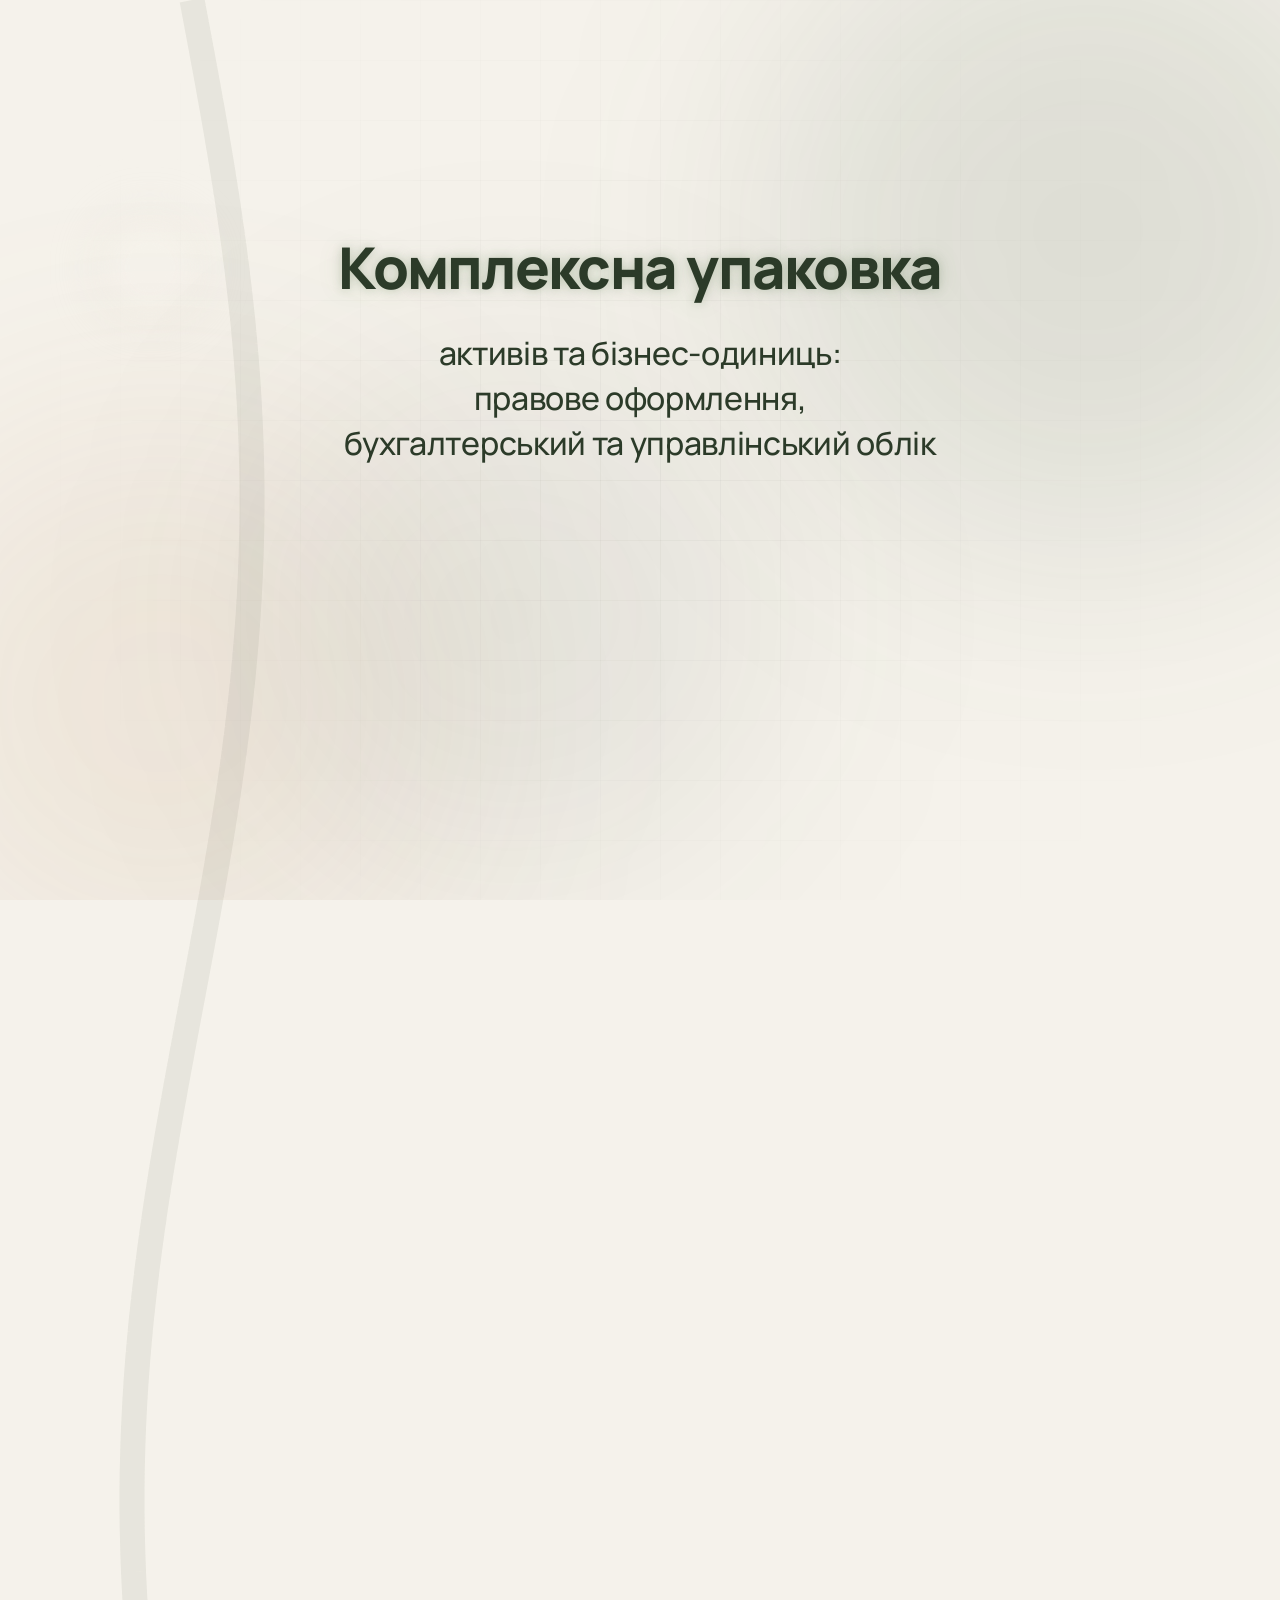
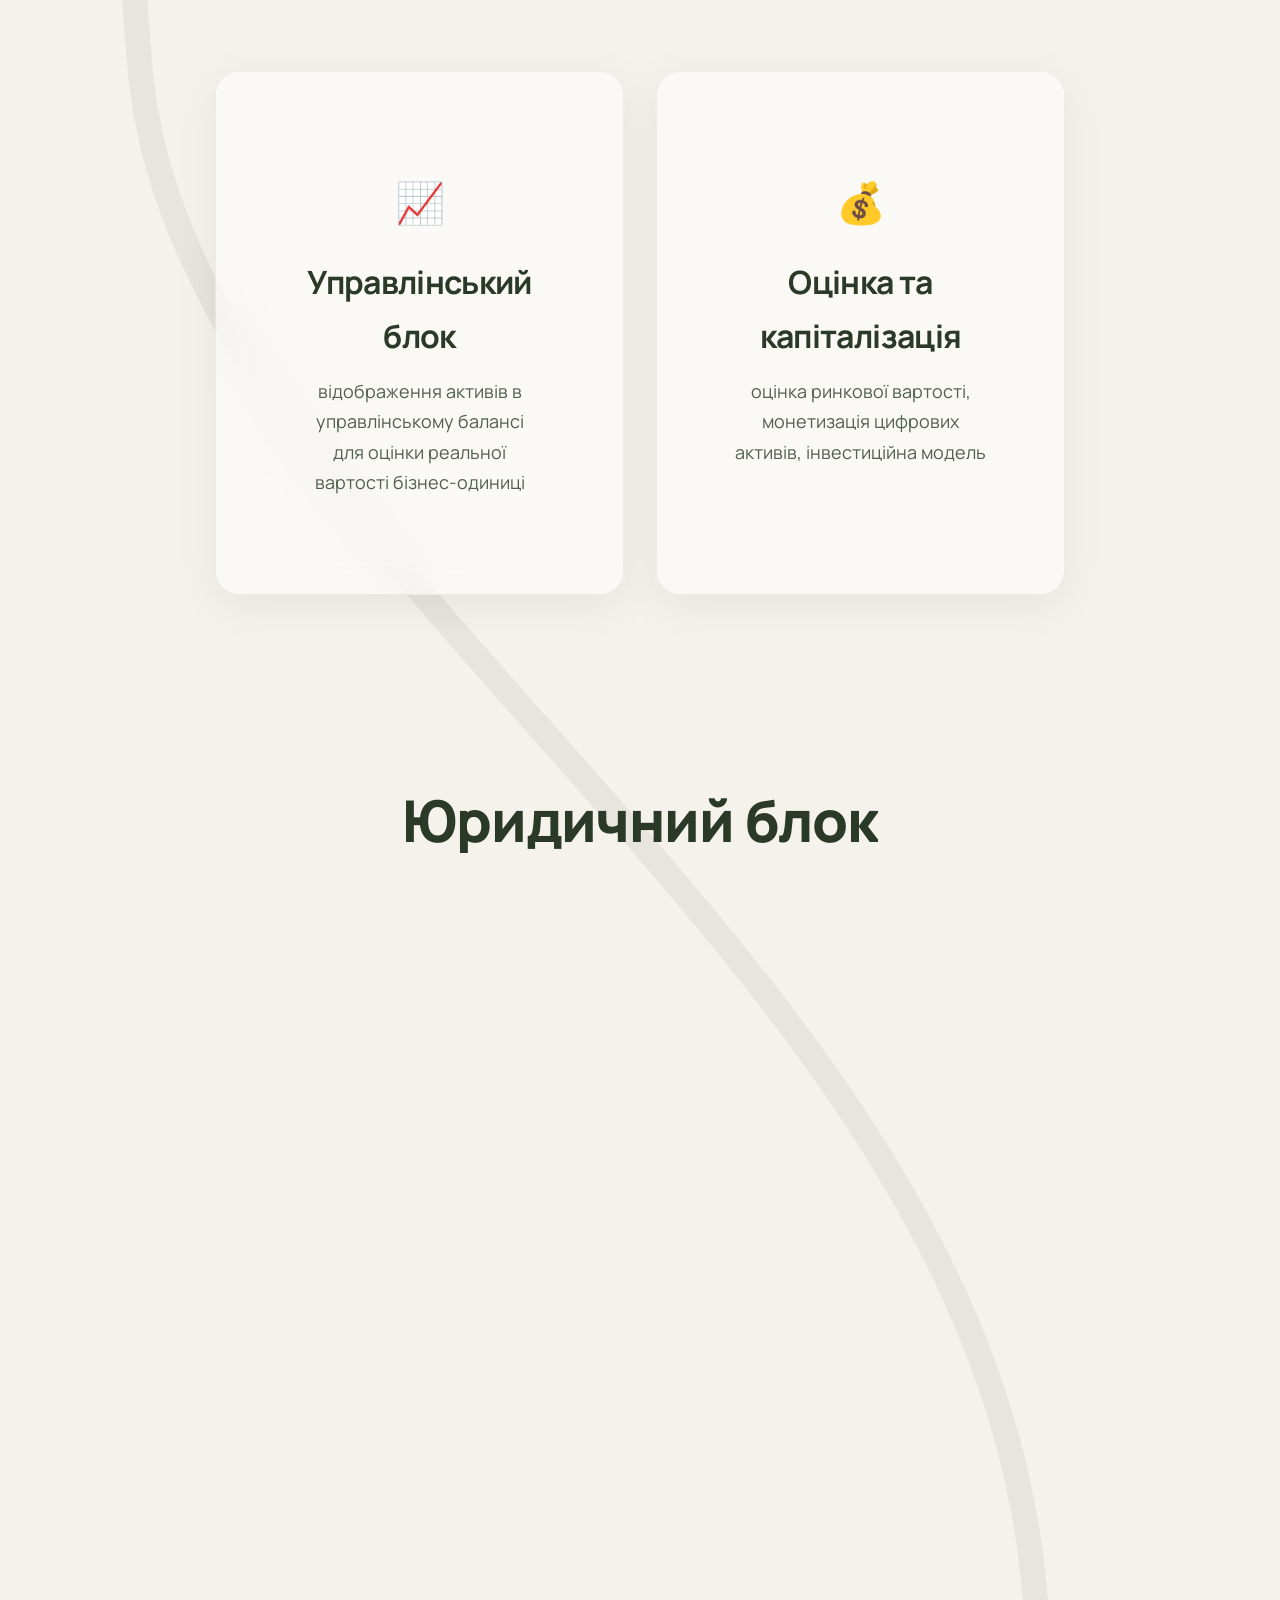
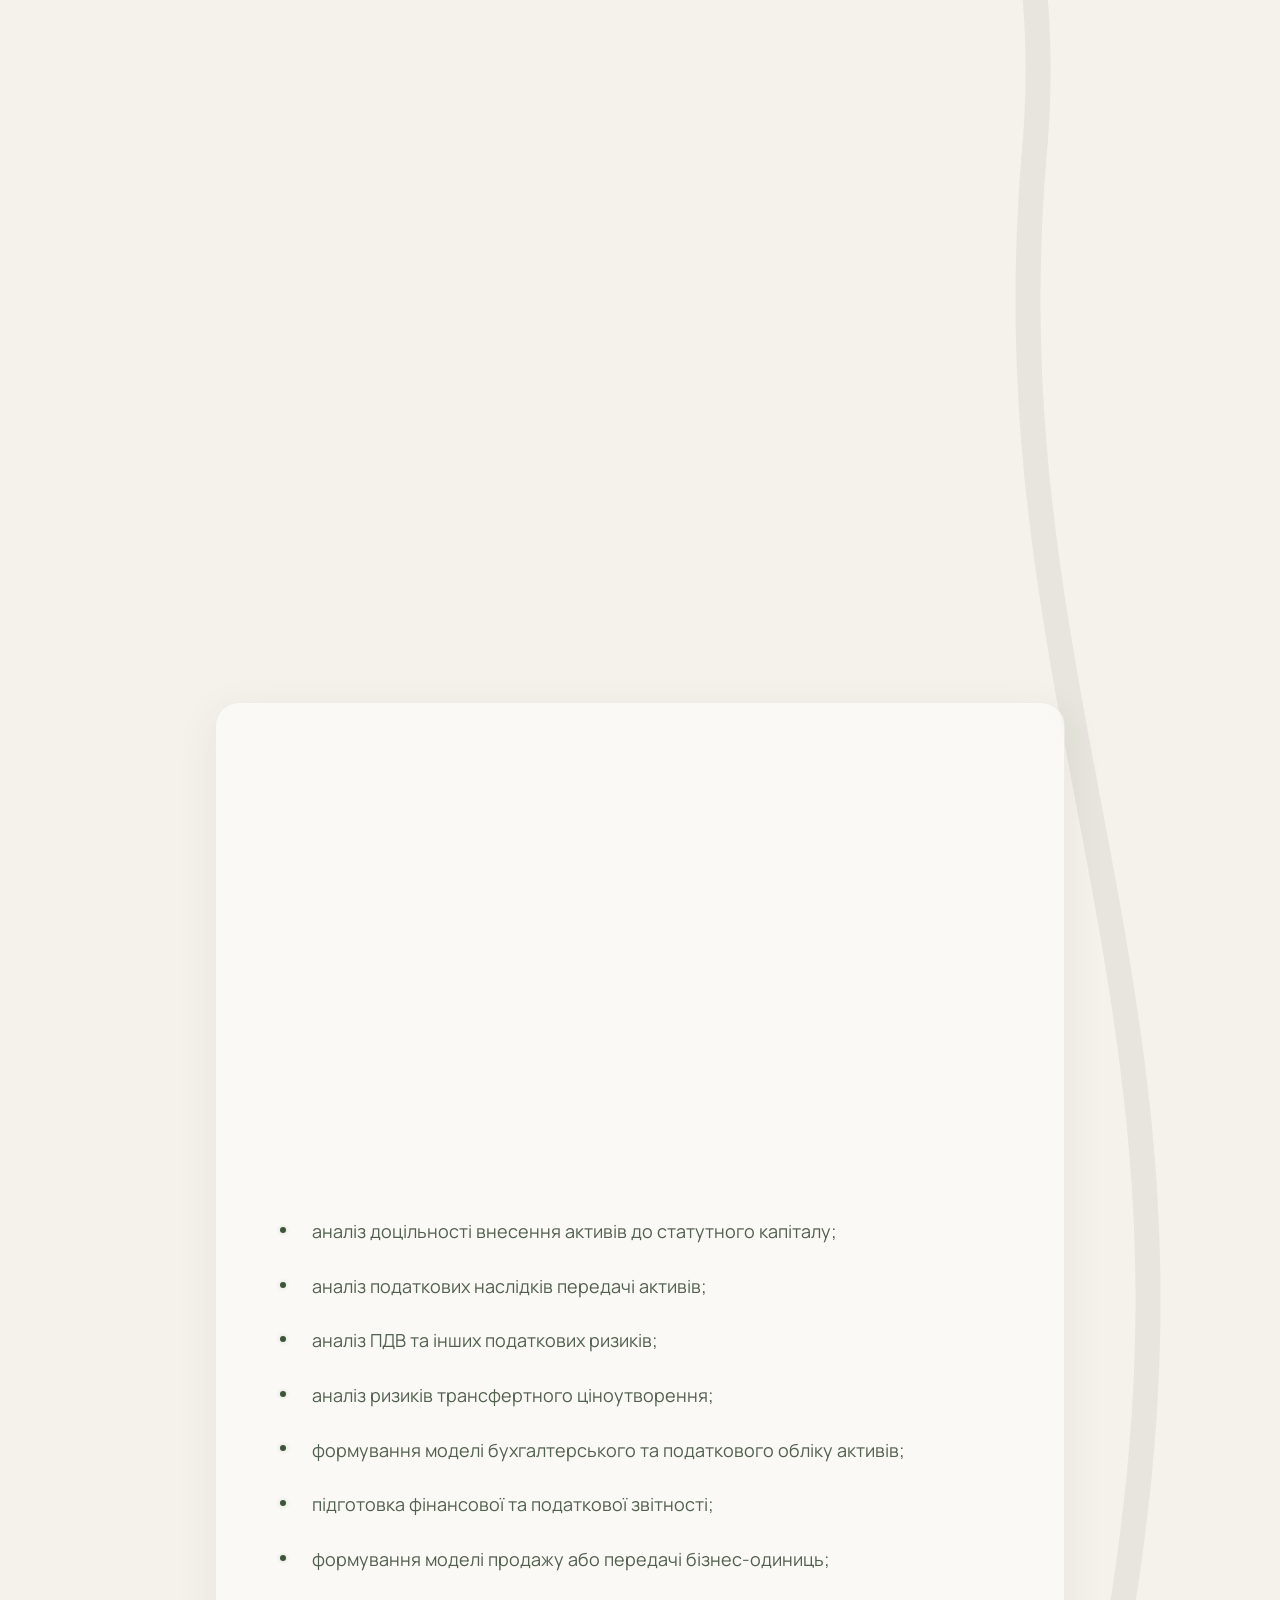
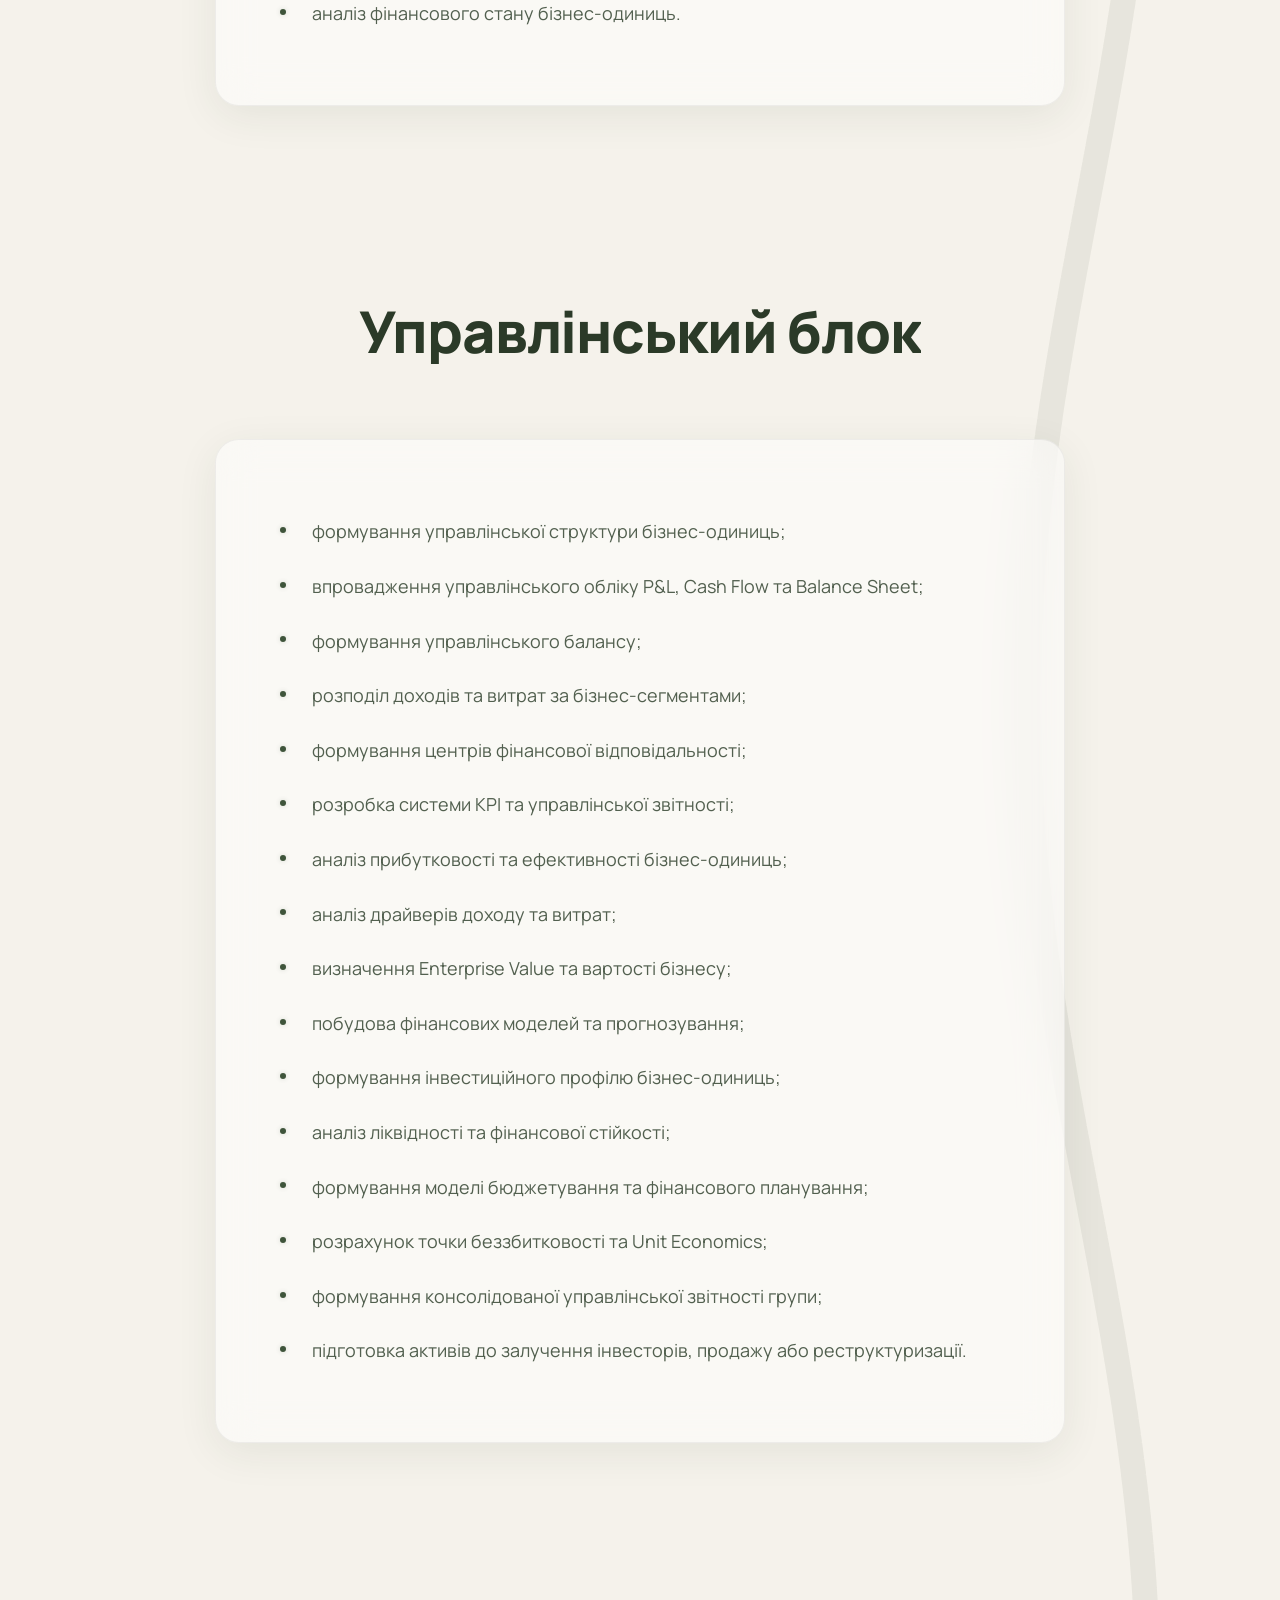
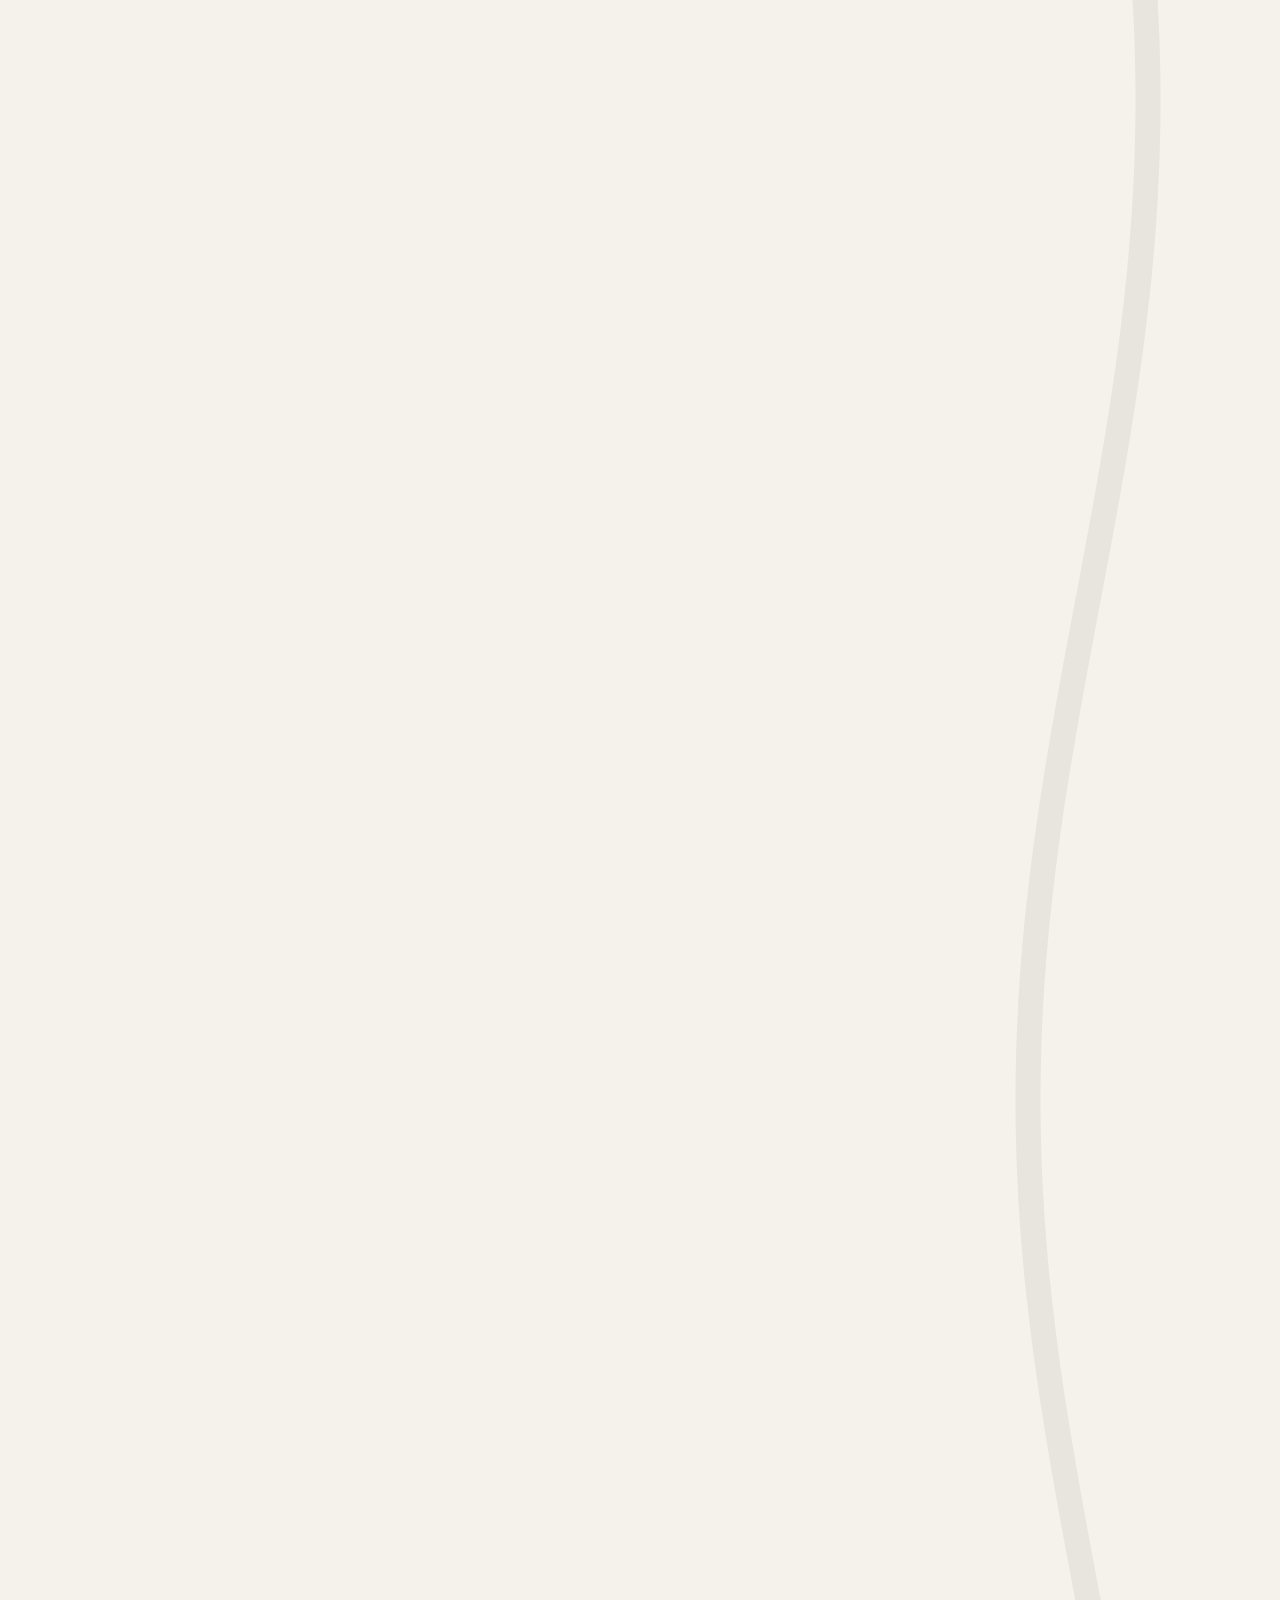
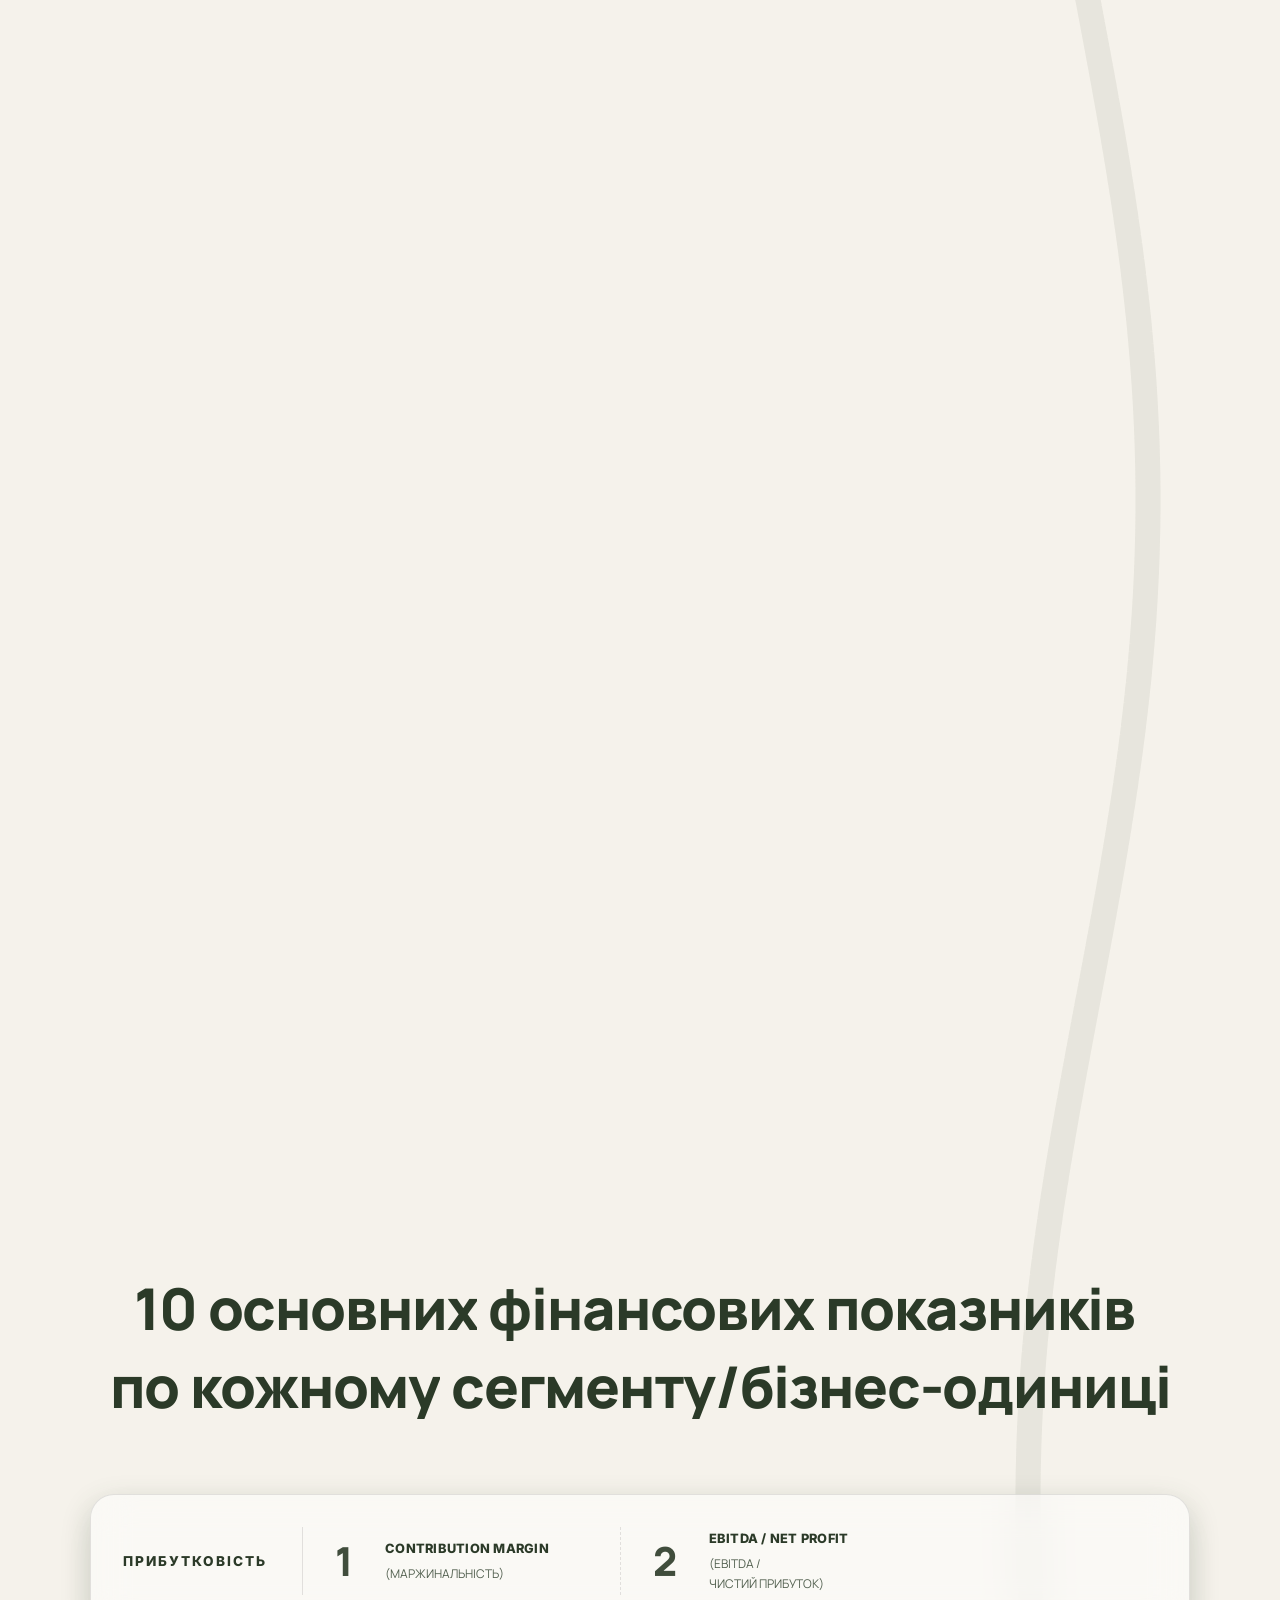
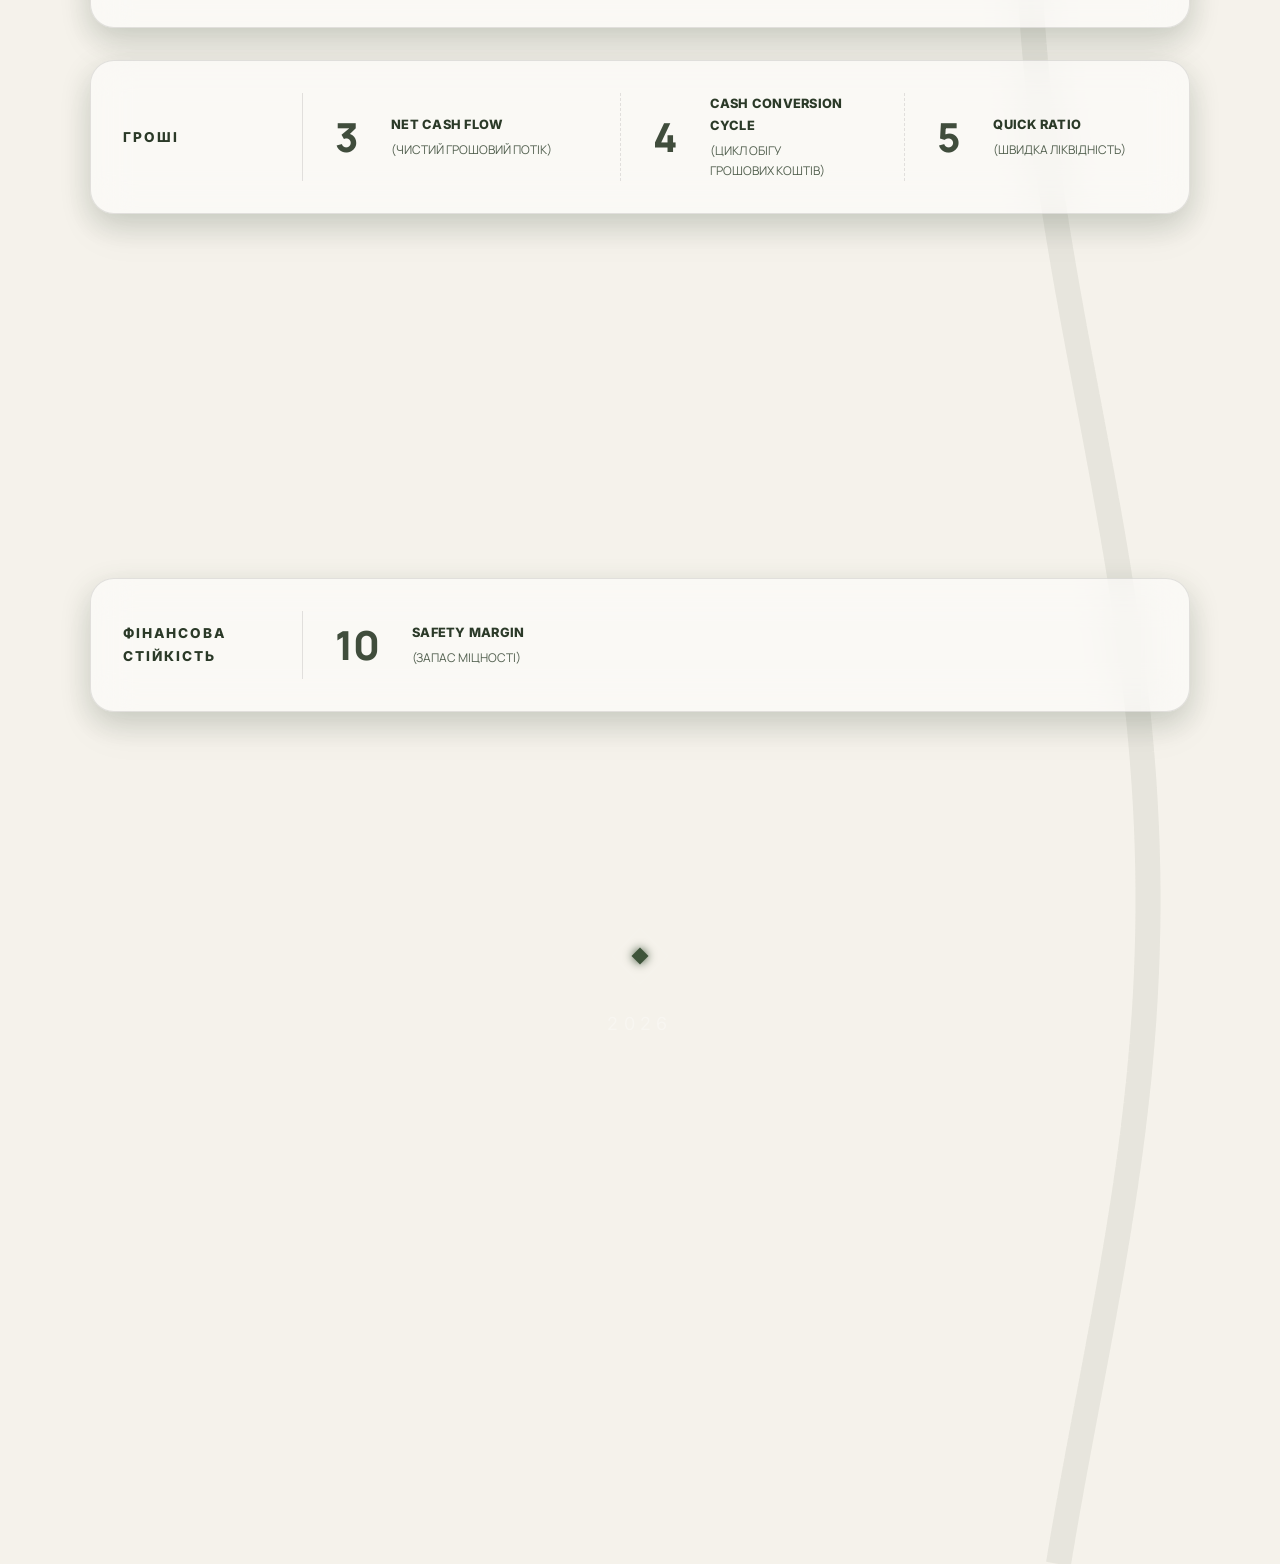
==== commit bf07625a: "Temporarily hide hero description text" ====
--- a/site/index.html
+++ b/site/index.html
@@ -56,7 +56,7 @@
             <div class="slide__inner">
                 <h1 class="hero__title split-text">Комплексна упаковка</h1>
                 <h2 class="hero__subtitle reveal-up">активів та бізнес-одиниць:<br>правове оформлення,<br>бухгалтерський та управлінський облік</h2>
-                <p class="hero__description reveal-up">«Оскільки дочірні бізнес-одиниці є підприємцями ФОП, то сам ФОП як юридична форма зазвичай не продається як окремий актив, оскільки ФОП не відокремлений від особи власника. Оскільки ФОП продати неможливо, зазвичай продаються активи бізнесу: обладнання та техніка, товари на складі, СRM-система, база підписників, клієнтська база, сайти, домени, рекламні кабінети, торговельні марки, авторські права, навчальні матеріали, акаунти в соцмережах, патенти, банківські депозити, акції, дебіторська заборгованість тощо.»</p>
+                <!-- <p class="hero__description reveal-up">«Оскільки дочірні бізнес-одиниці є підприємцями ФОП, то сам ФОП як юридична форма зазвичай не продається як окремий актив, оскільки ФОП не відокремлений від особи власника. Оскільки ФОП продати неможливо, зазвичай продаються активи бізнесу: обладнання та техніка, товари на складі, СRM-система, база підписників, клієнтська база, сайти, домени, рекламні кабінети, торговельні марки, авторські права, навчальні матеріали, акаунти в соцмережах, патенти, банківські депозити, акції, дебіторська заборгованість тощо.»</p> -->
             </div>
         </section>
 
--- a/site/style.css
+++ b/site/style.css
@@ -941,22 +941,23 @@
 
 
 @media (max-width: 900px) {
+    /* Перестраиваем сетку показателей в одну колонку */
     .metric-category {
-        flex-direction: column;
-        align-items: stretch;
+        grid-template-columns: 1fr;
+        gap: var(--space-md);
     }
     .metric-category__title {
-        flex: auto;
         border-right: none;
         border-bottom: 1px solid rgba(0, 0, 0, 0.1);
         padding-right: 0;
         padding-bottom: var(--space-sm);
-        margin-bottom: var(--space-md);
+        justify-content: center;
+        text-align: center;
     }
     .metric-card {
         border-left: none !important;
         border-top: 1px dashed rgba(0, 0, 0, 0.1);
-        padding: var(--space-md) 0 !important;
+        padding: var(--space-md) 0 0 0 !important;
     }
     .metric-card:nth-of-type(1),
     .metric-category__title + .metric-card {
@@ -969,29 +970,44 @@
    RESPONSIVE — Mobile adjustments
    ============================================================ */
 
-@media (max-width: 640px) {
+@media (max-width: 768px) {
+    /* Прячем длинную SVG змейку на телефонах */
     .roadmap-line {
-        display: none;
+        display: none !important;
     }
 
     .slide {
-        padding: var(--space-lg) var(--space-md);
+        padding: var(--space-lg) var(--space-sm);
     }
 
     .slide__inner {
         padding-right: 0;
     }
 
-    .cards-grid {
-        grid-template-columns: 1fr;
-    }
-
-    .hero__title {
-        text-align: left;
-    }
-
+    .cards-grid,
     .results-list {
         grid-template-columns: 1fr;
+    }
+    
+    .slide--hero {
+        min-height: auto;
+        padding-top: var(--space-lg);
+        padding-bottom: var(--space-2xl);
+    }
+
+    .hero__title {
+        font-size: 2.2rem;
+    }
+    
+    .hero__subtitle {
+        font-size: 1.1rem;
+        margin-bottom: var(--space-md);
+    }
+
+    .hero__description {
+        font-size: 0.95rem;
+        text-align: left; /* На узком экране центрированный абзац читается хуже */
+        padding: var(--space-sm) 0;
     }
 }
 
@@ -1035,6 +1051,6 @@
 /* Soft glow for text when orb lands */
 .title-glow-active {
     transition: text-shadow 1.2s ease, color 1.2s ease !important;
-    /* Мягкое зеленое (light olive) свечение, идеально подходящее под темные буквы */
-    text-shadow: 0 0 15px rgba(100, 130, 90, 0.5), 0 0 30px rgba(100, 130, 90, 0.25) !important;
-}
+    /* Очень мягкое, едва заметное зеленое свечение */
+    text-shadow: 0 0 10px rgba(100, 130, 90, 0.3), 0 0 25px rgba(100, 130, 90, 0.15) !important;
+}
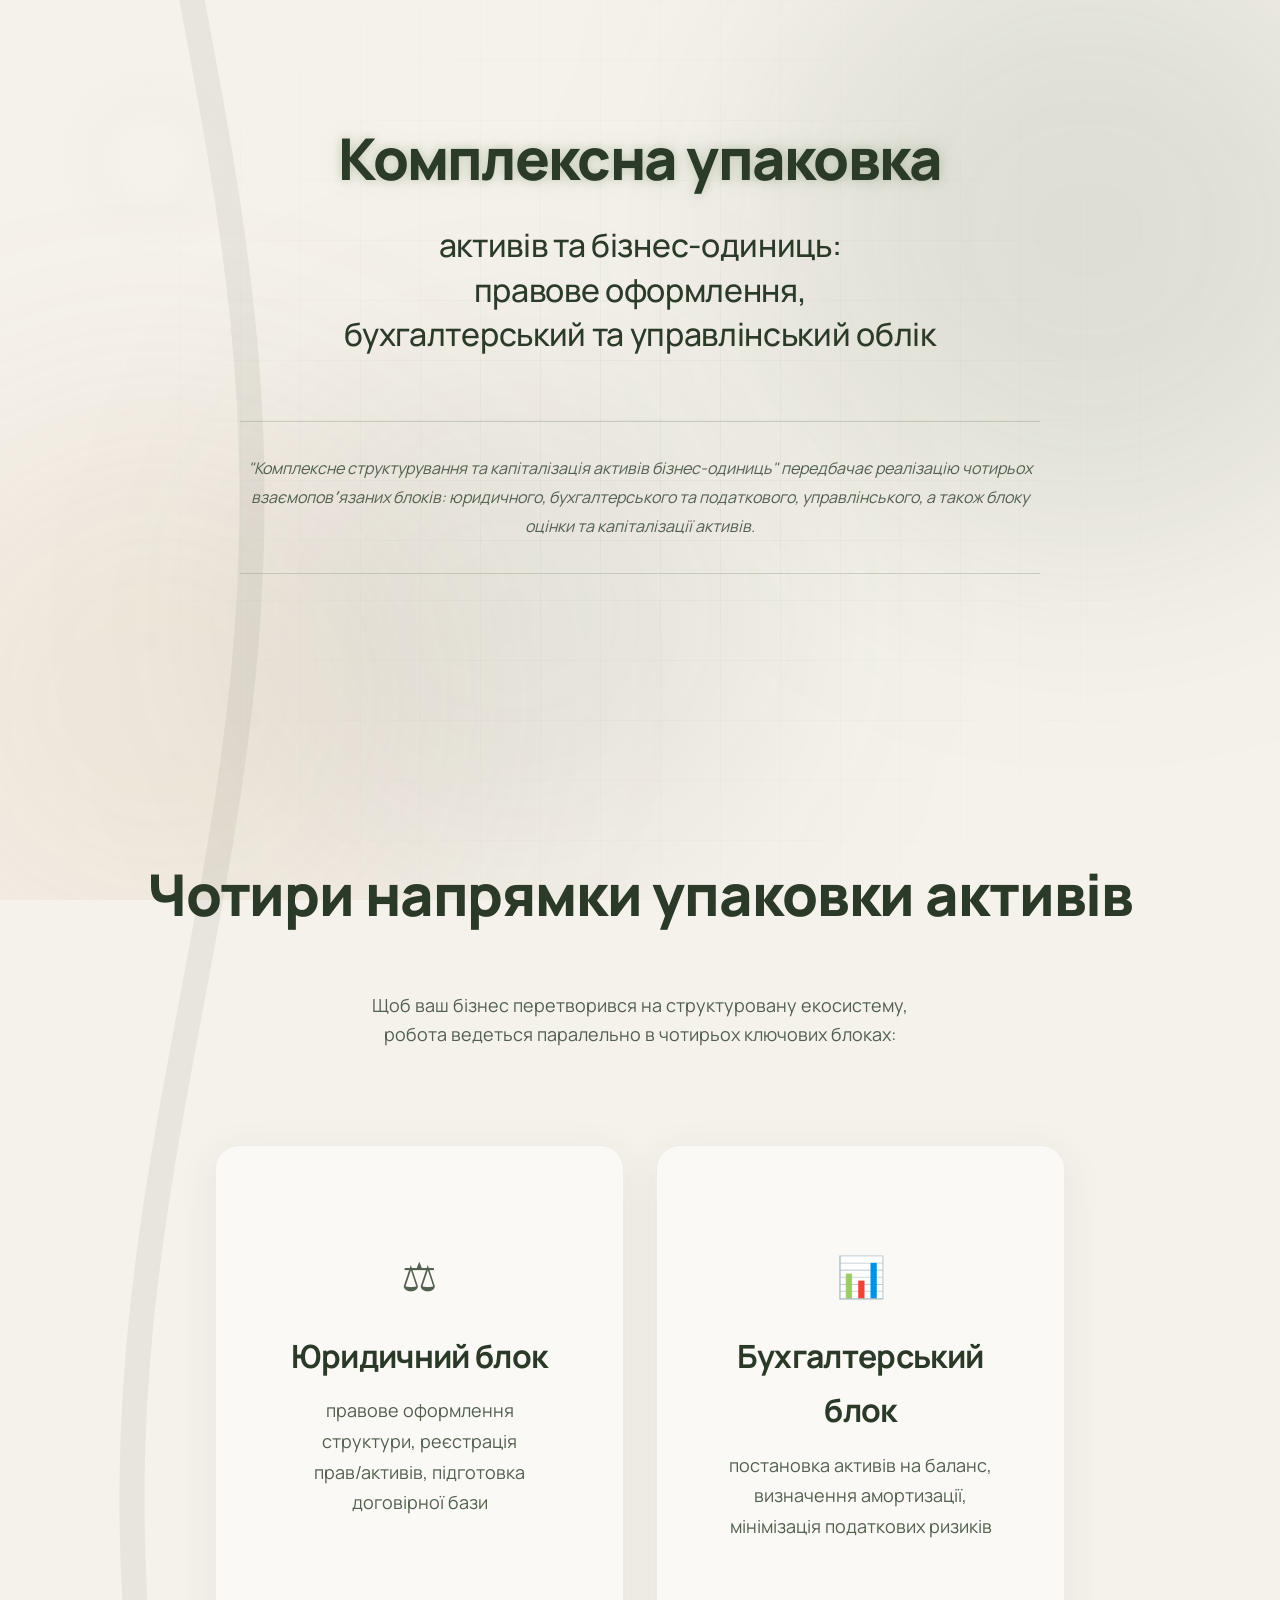
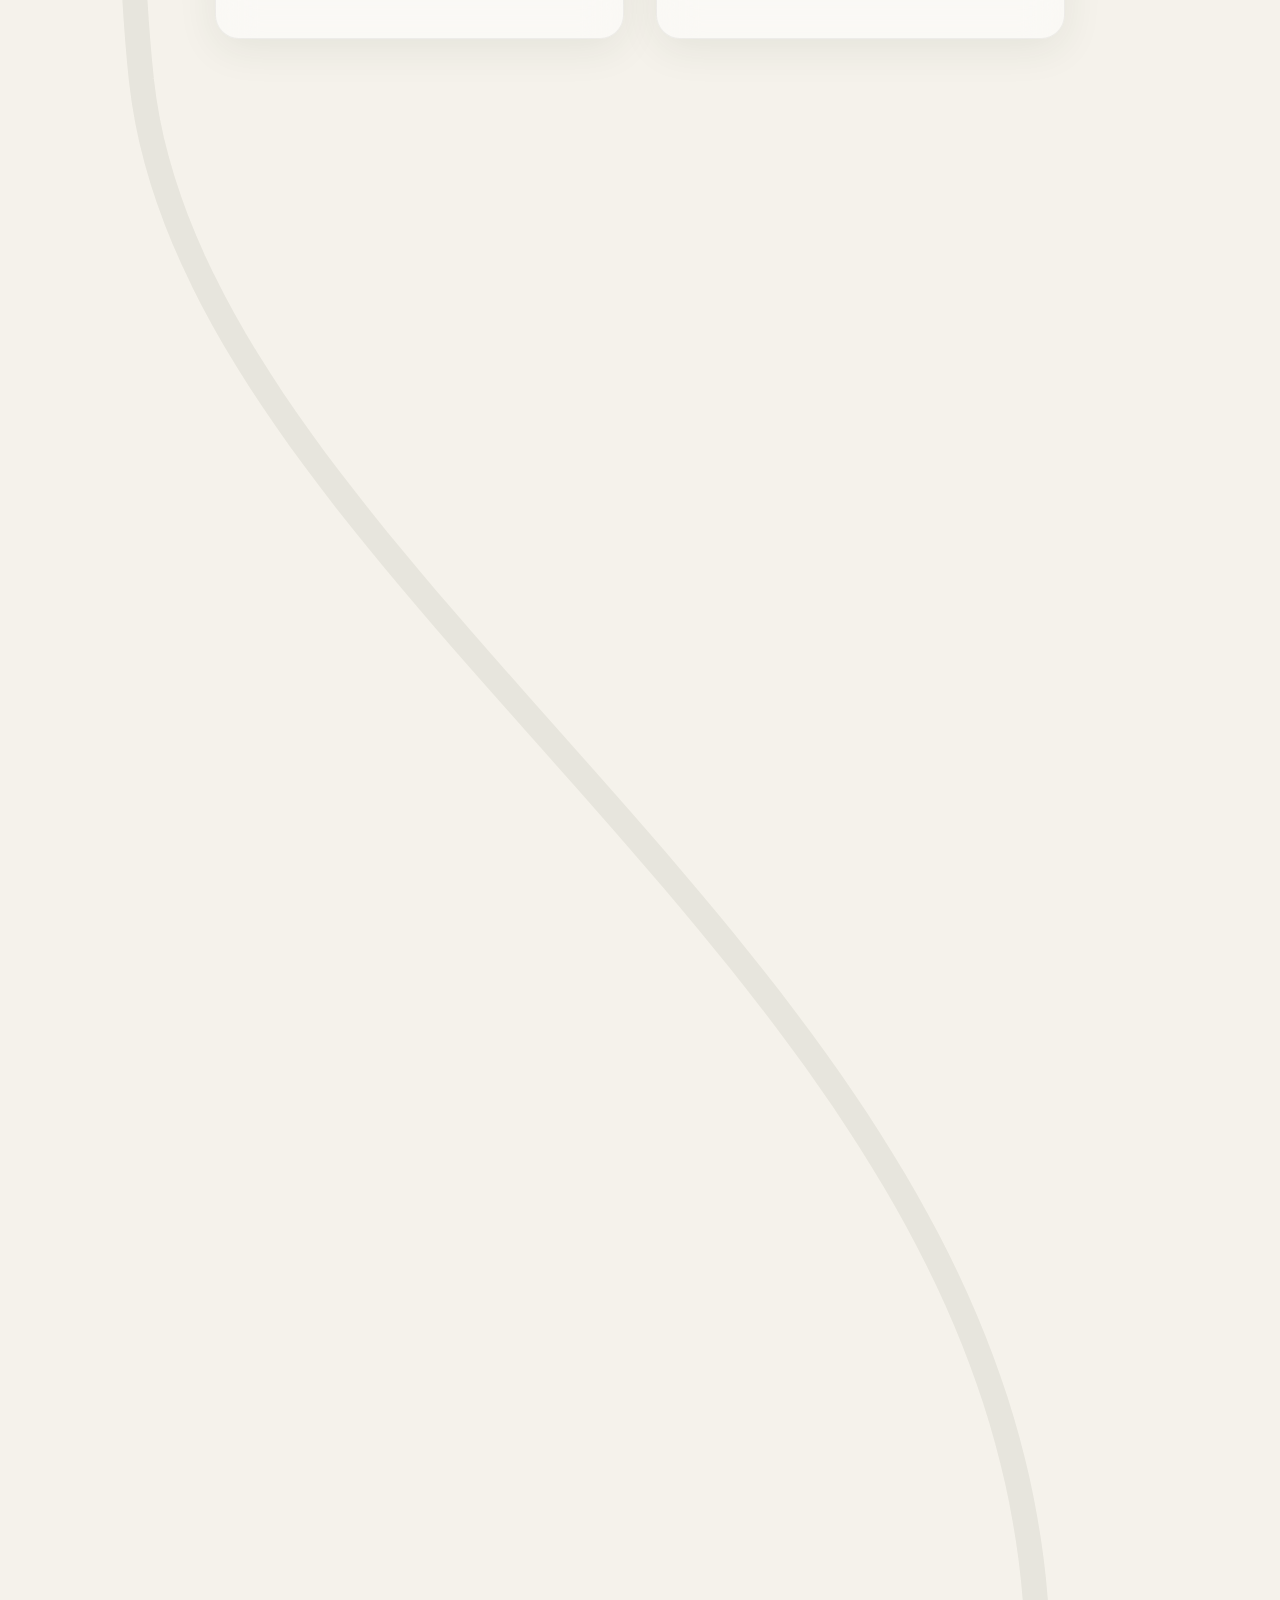
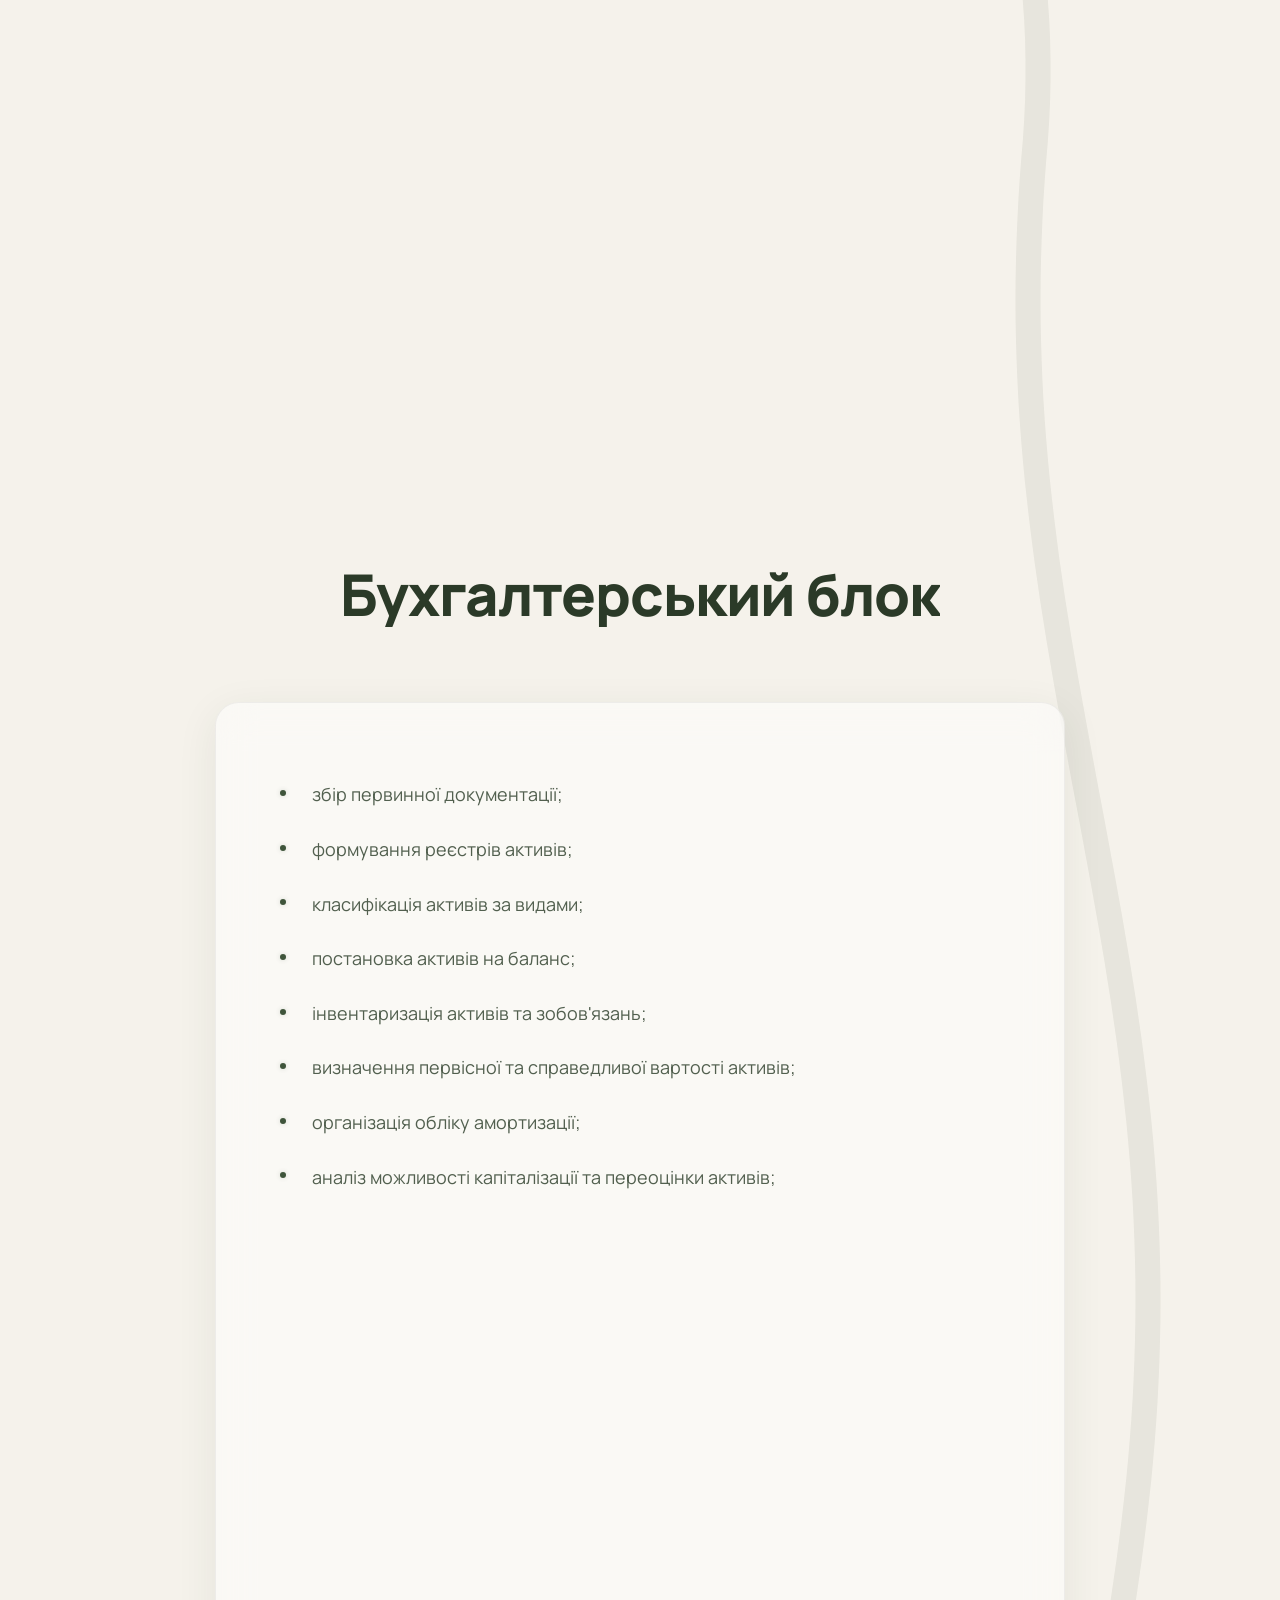
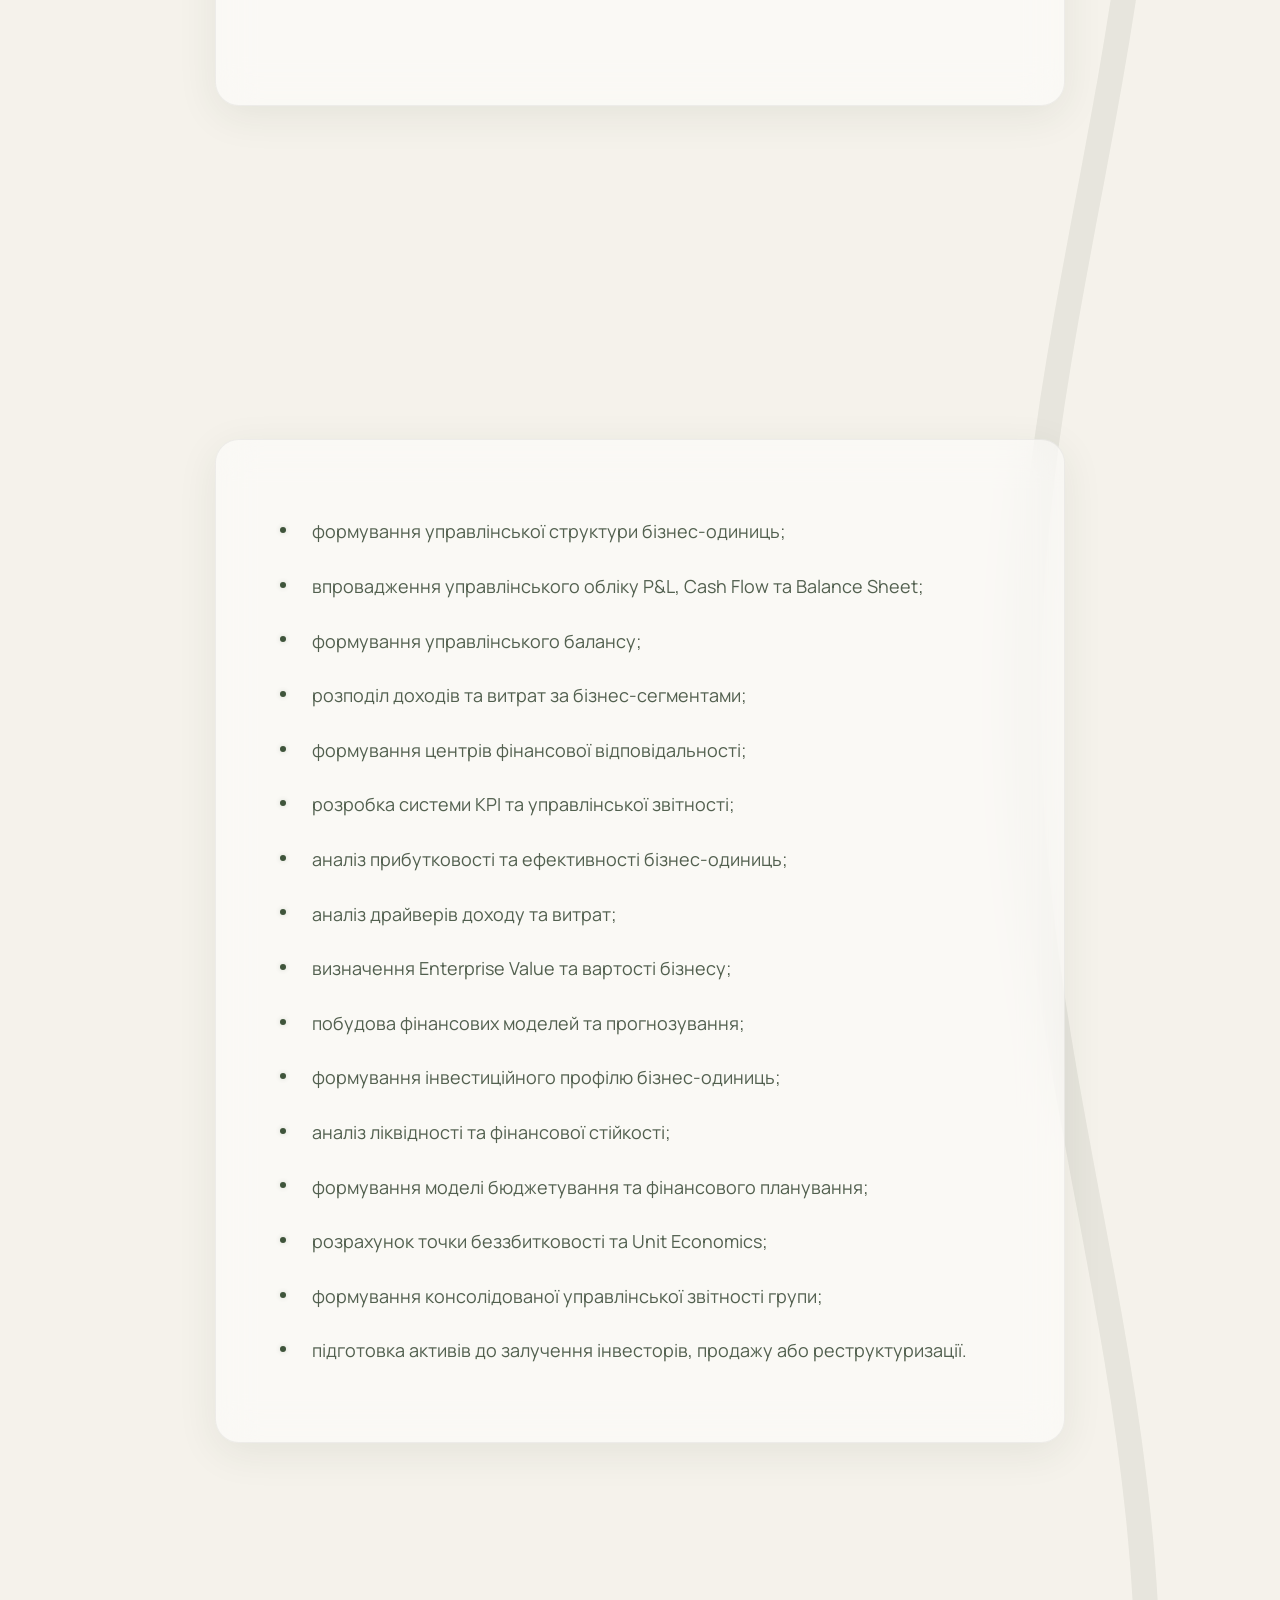
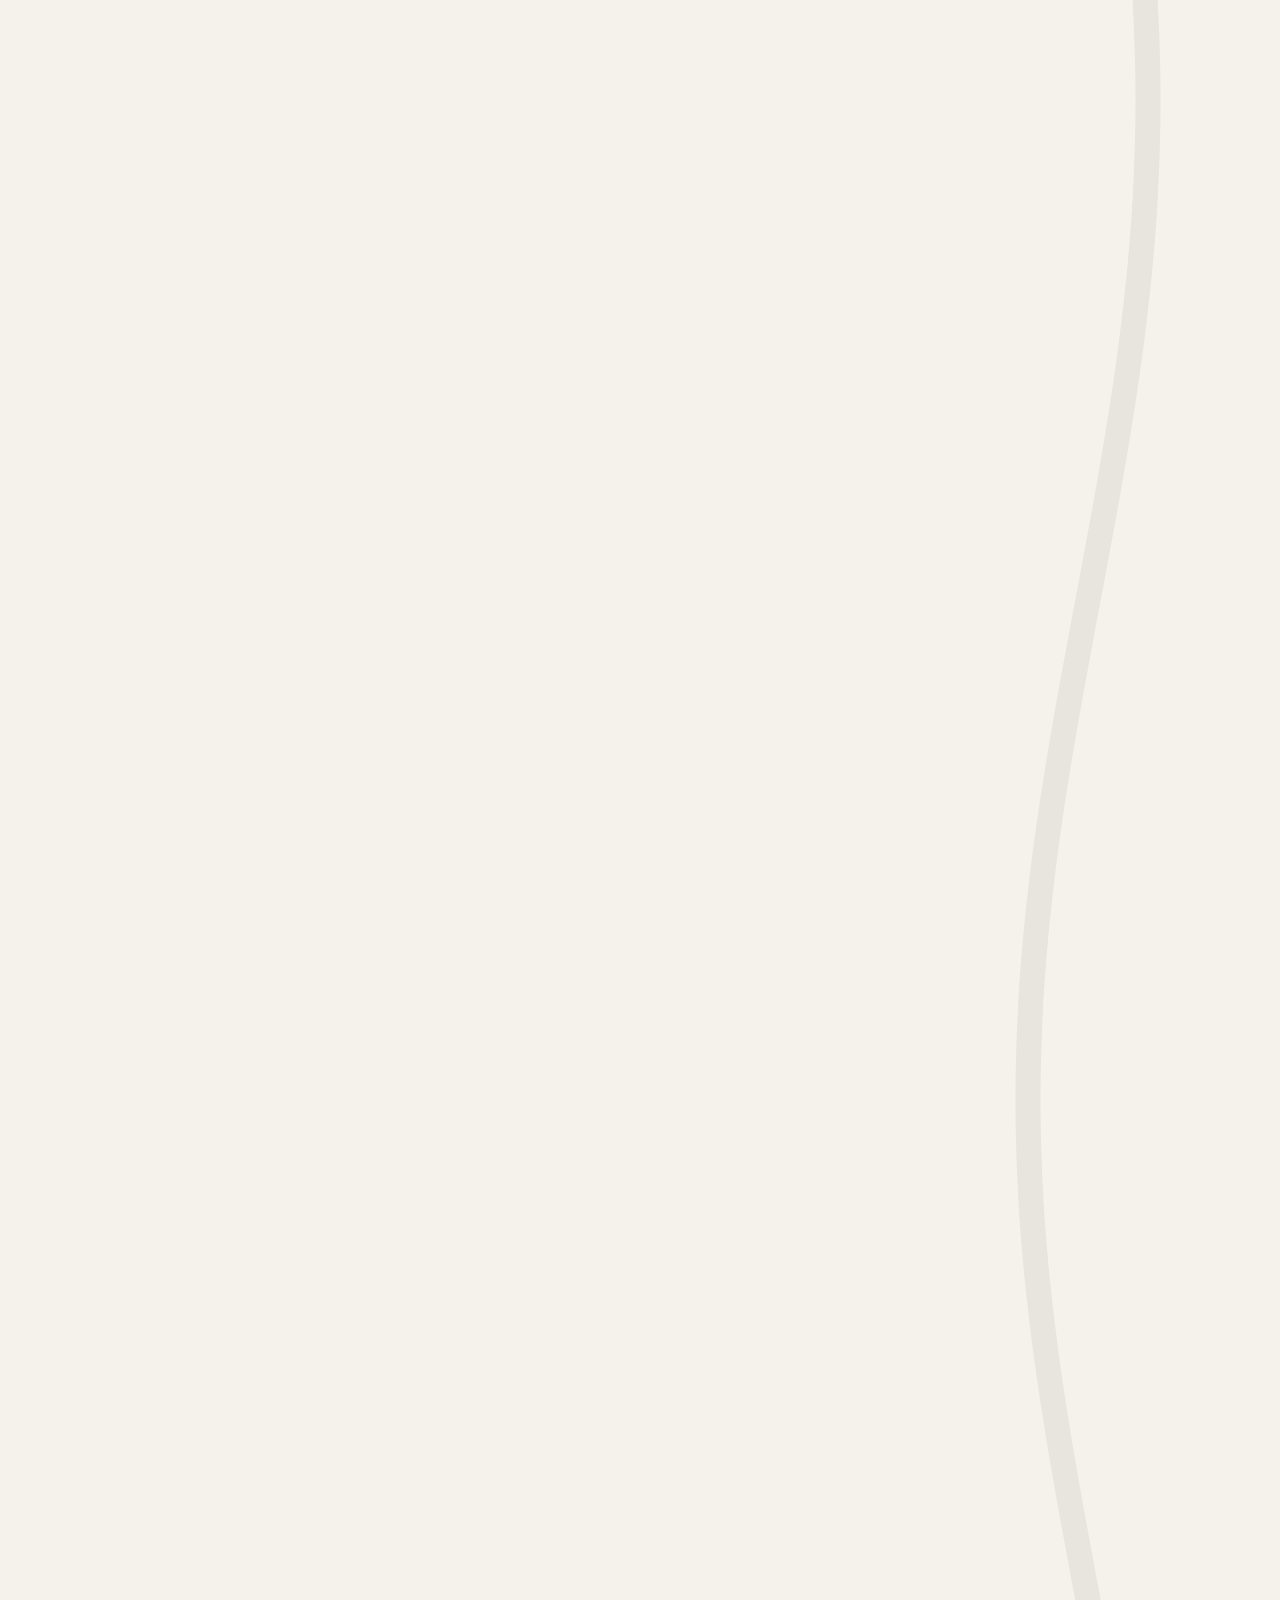
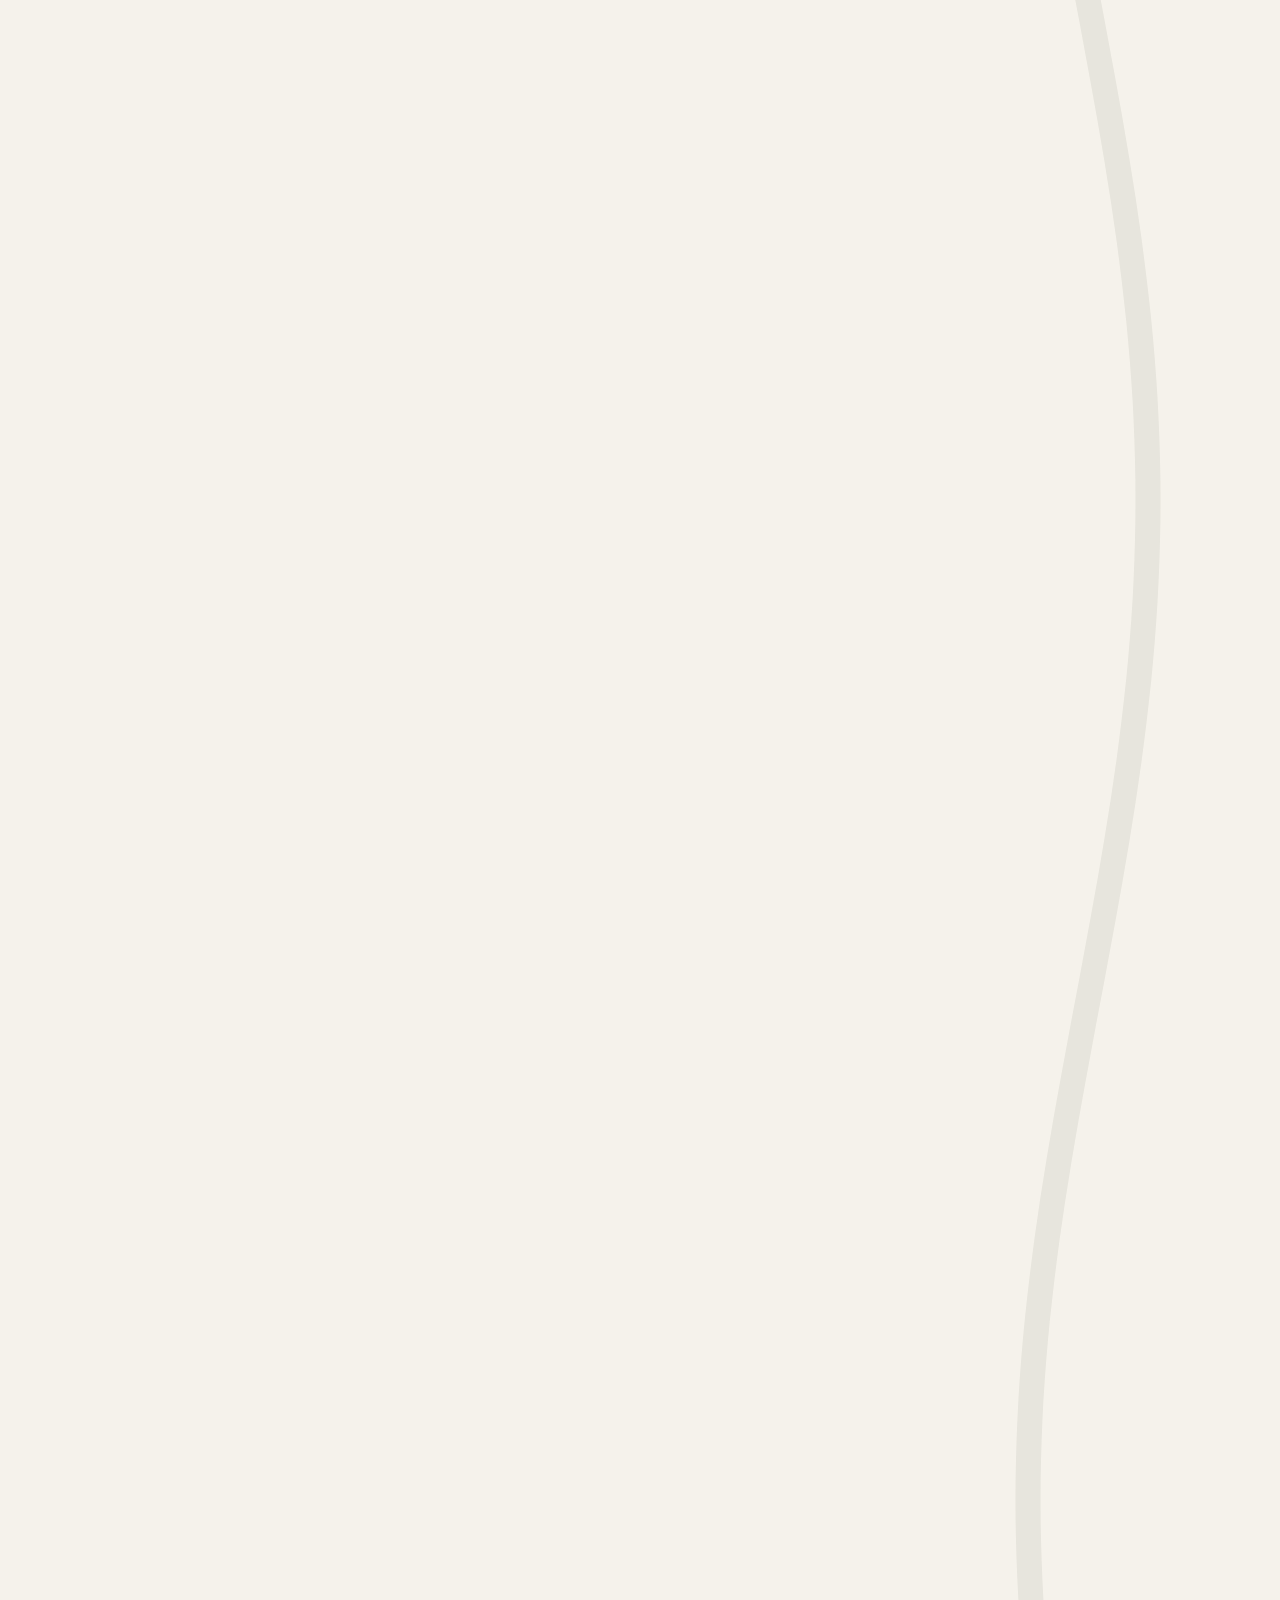
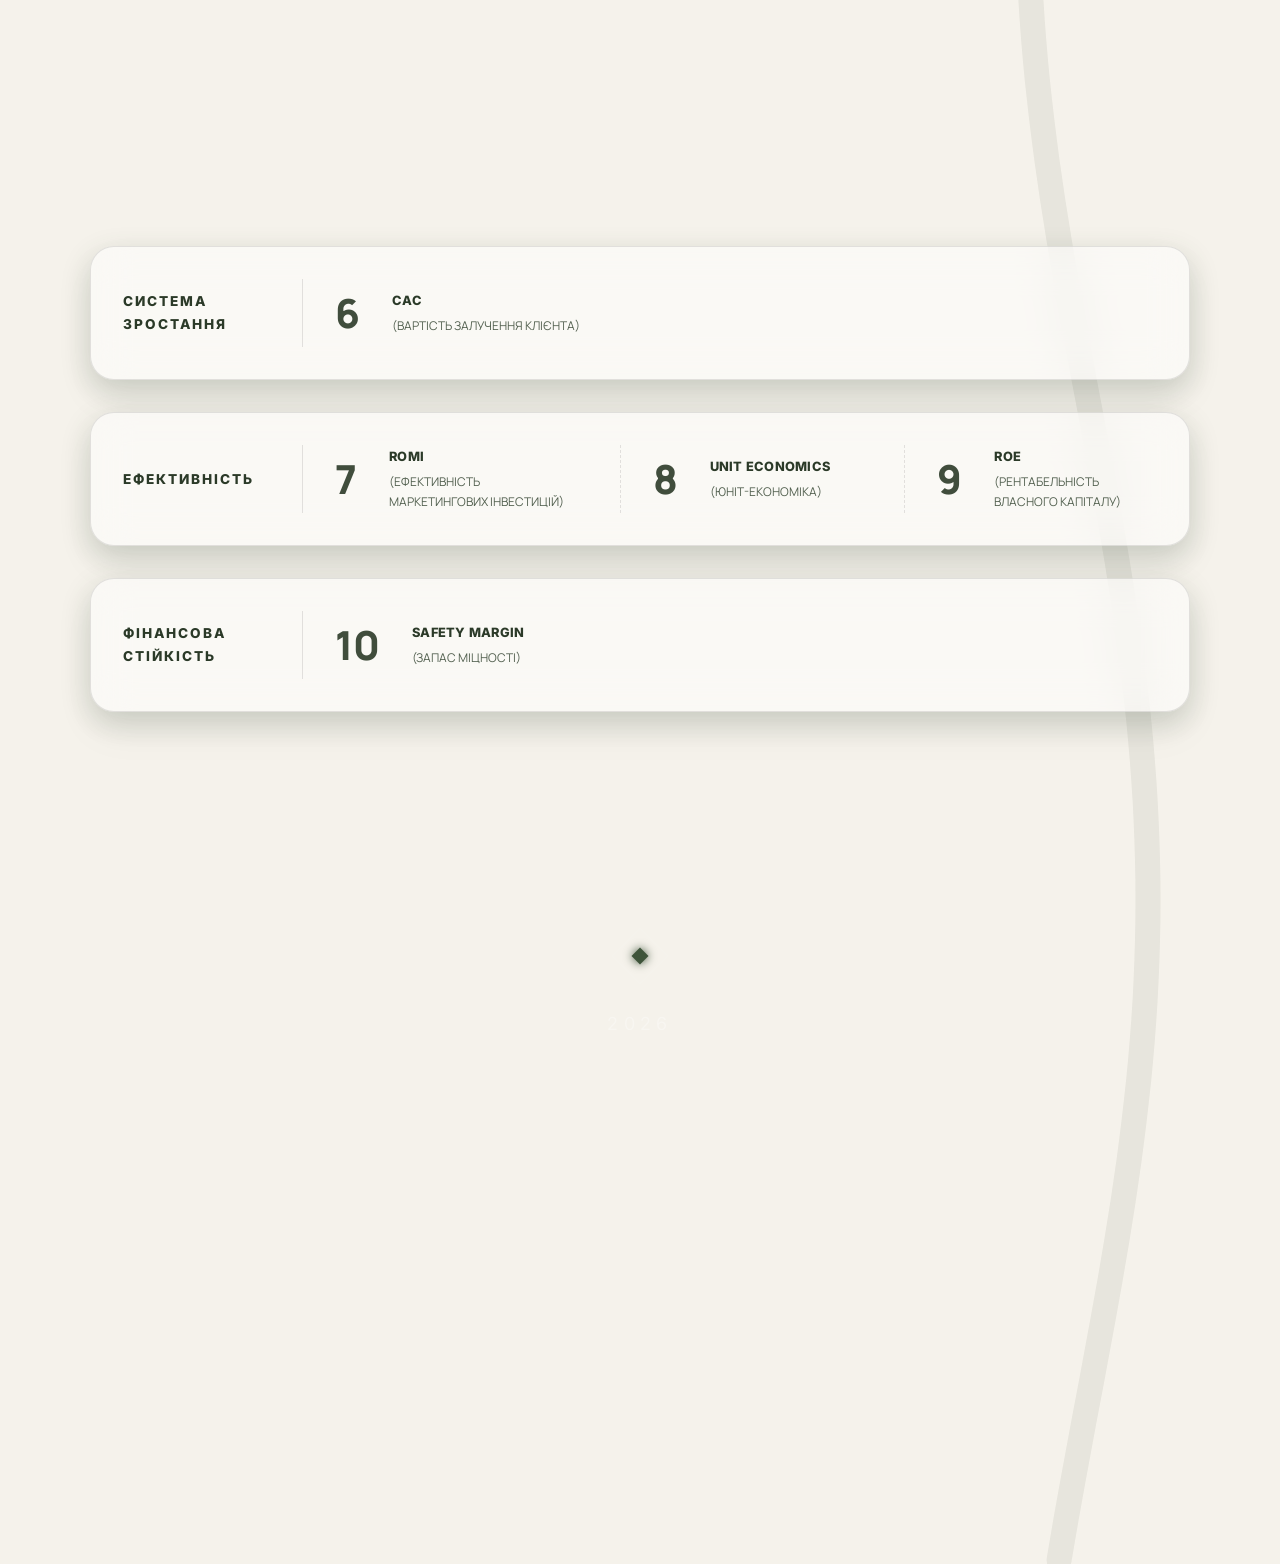
==== commit 923dc82c: "Update hero description text" ====
--- a/site/index.html
+++ b/site/index.html
@@ -56,7 +56,7 @@
             <div class="slide__inner">
                 <h1 class="hero__title split-text">Комплексна упаковка</h1>
                 <h2 class="hero__subtitle reveal-up">активів та бізнес-одиниць:<br>правове оформлення,<br>бухгалтерський та управлінський облік</h2>
-                <!-- <p class="hero__description reveal-up">«Оскільки дочірні бізнес-одиниці є підприємцями ФОП, то сам ФОП як юридична форма зазвичай не продається як окремий актив, оскільки ФОП не відокремлений від особи власника. Оскільки ФОП продати неможливо, зазвичай продаються активи бізнесу: обладнання та техніка, товари на складі, СRM-система, база підписників, клієнтська база, сайти, домени, рекламні кабінети, торговельні марки, авторські права, навчальні матеріали, акаунти в соцмережах, патенти, банківські депозити, акції, дебіторська заборгованість тощо.»</p> -->
+                <p class="hero__description reveal-up">"Комплексне структурування та капіталізація активів бізнес-одиниць" передбачає реалізацію чотирьох взаємоповʼязаних блоків: юридичного, бухгалтерського та податкового, управлінського, а також блоку оцінки та капіталізації активів.</p>
             </div>
         </section>
 
--- a/site/style.css
+++ b/site/style.css
@@ -180,10 +180,14 @@
 
 .roadmap-line__bg {
     stroke: rgba(62, 84, 58, 0.08); /* Светло-оливковый прозрачный фон */
+    stroke-linecap: round;
+    stroke-linejoin: round;
 }
 
 .roadmap-line__fill {
     stroke: rgba(62, 84, 58, 0.35); /* Полупрозрачный фирменный зеленый */
+    stroke-linecap: round;
+    stroke-linejoin: round;
     stroke-dasharray: 1000;
     stroke-dashoffset: 1000;
     transition: stroke-dashoffset 0.05s linear;
@@ -971,8 +975,9 @@
    ============================================================ */
 
 @media (max-width: 768px) {
-    /* Прячем длинную SVG змейку на телефонах */
-    .roadmap-line {
+    /* Прячем SVG змейку и шарик-указатель на телефонах (они мешают чтению) */
+    .roadmap-line,
+    #scroll-orb {
         display: none !important;
     }
 
@@ -1008,6 +1013,29 @@
         font-size: 0.95rem;
         text-align: left; /* На узком экране центрированный абзац читается хуже */
         padding: var(--space-sm) 0;
+    }
+
+    .section-title {
+        font-size: 1.8rem;
+        margin-bottom: var(--space-md);
+    }
+    
+    .section-title--sm {
+        font-size: 1.2rem;
+    }
+
+    .detail-list__item {
+        font-size: 0.95rem;
+        padding: var(--space-sm) 0 var(--space-sm) var(--space-md);
+    }
+    
+    .results-list__item {
+        font-size: 0.95rem;
+        padding: var(--space-sm) 0;
+    }
+    
+    .detail-block {
+        padding: var(--space-md);
     }
 }
 
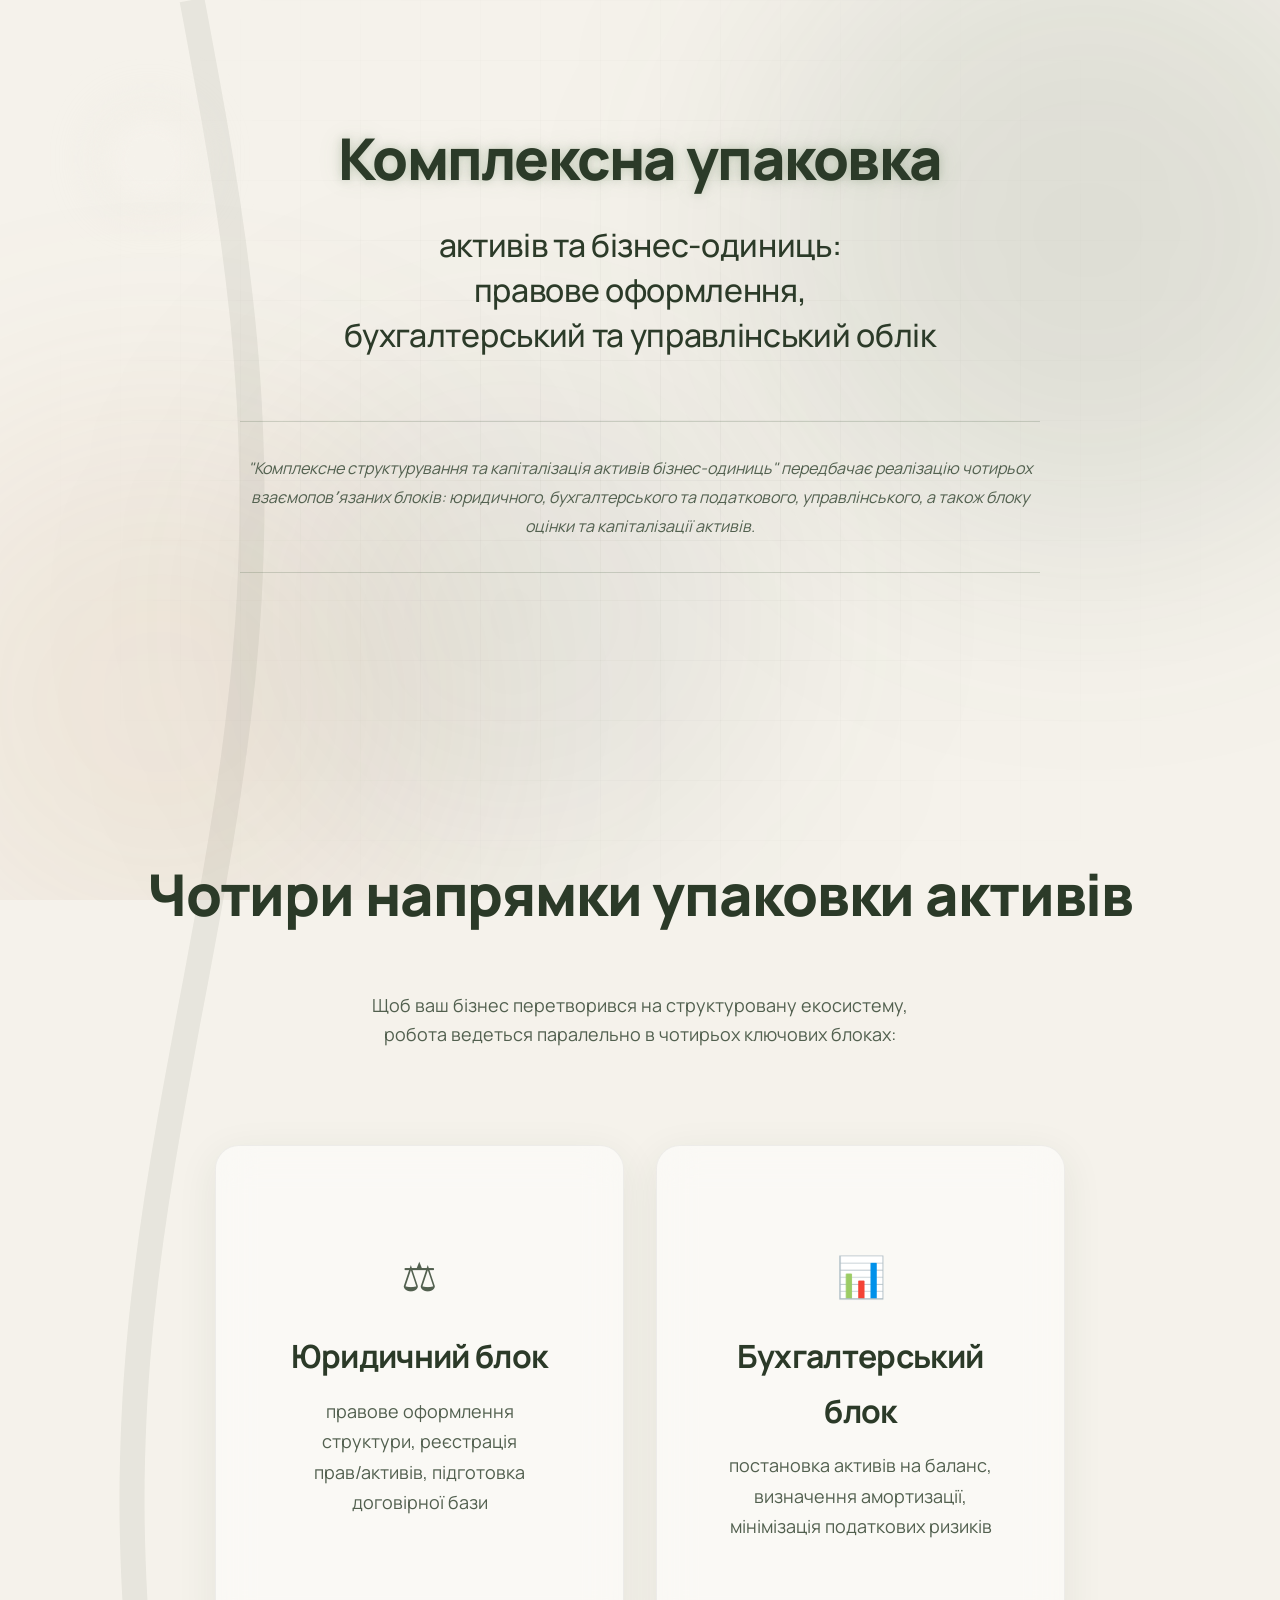
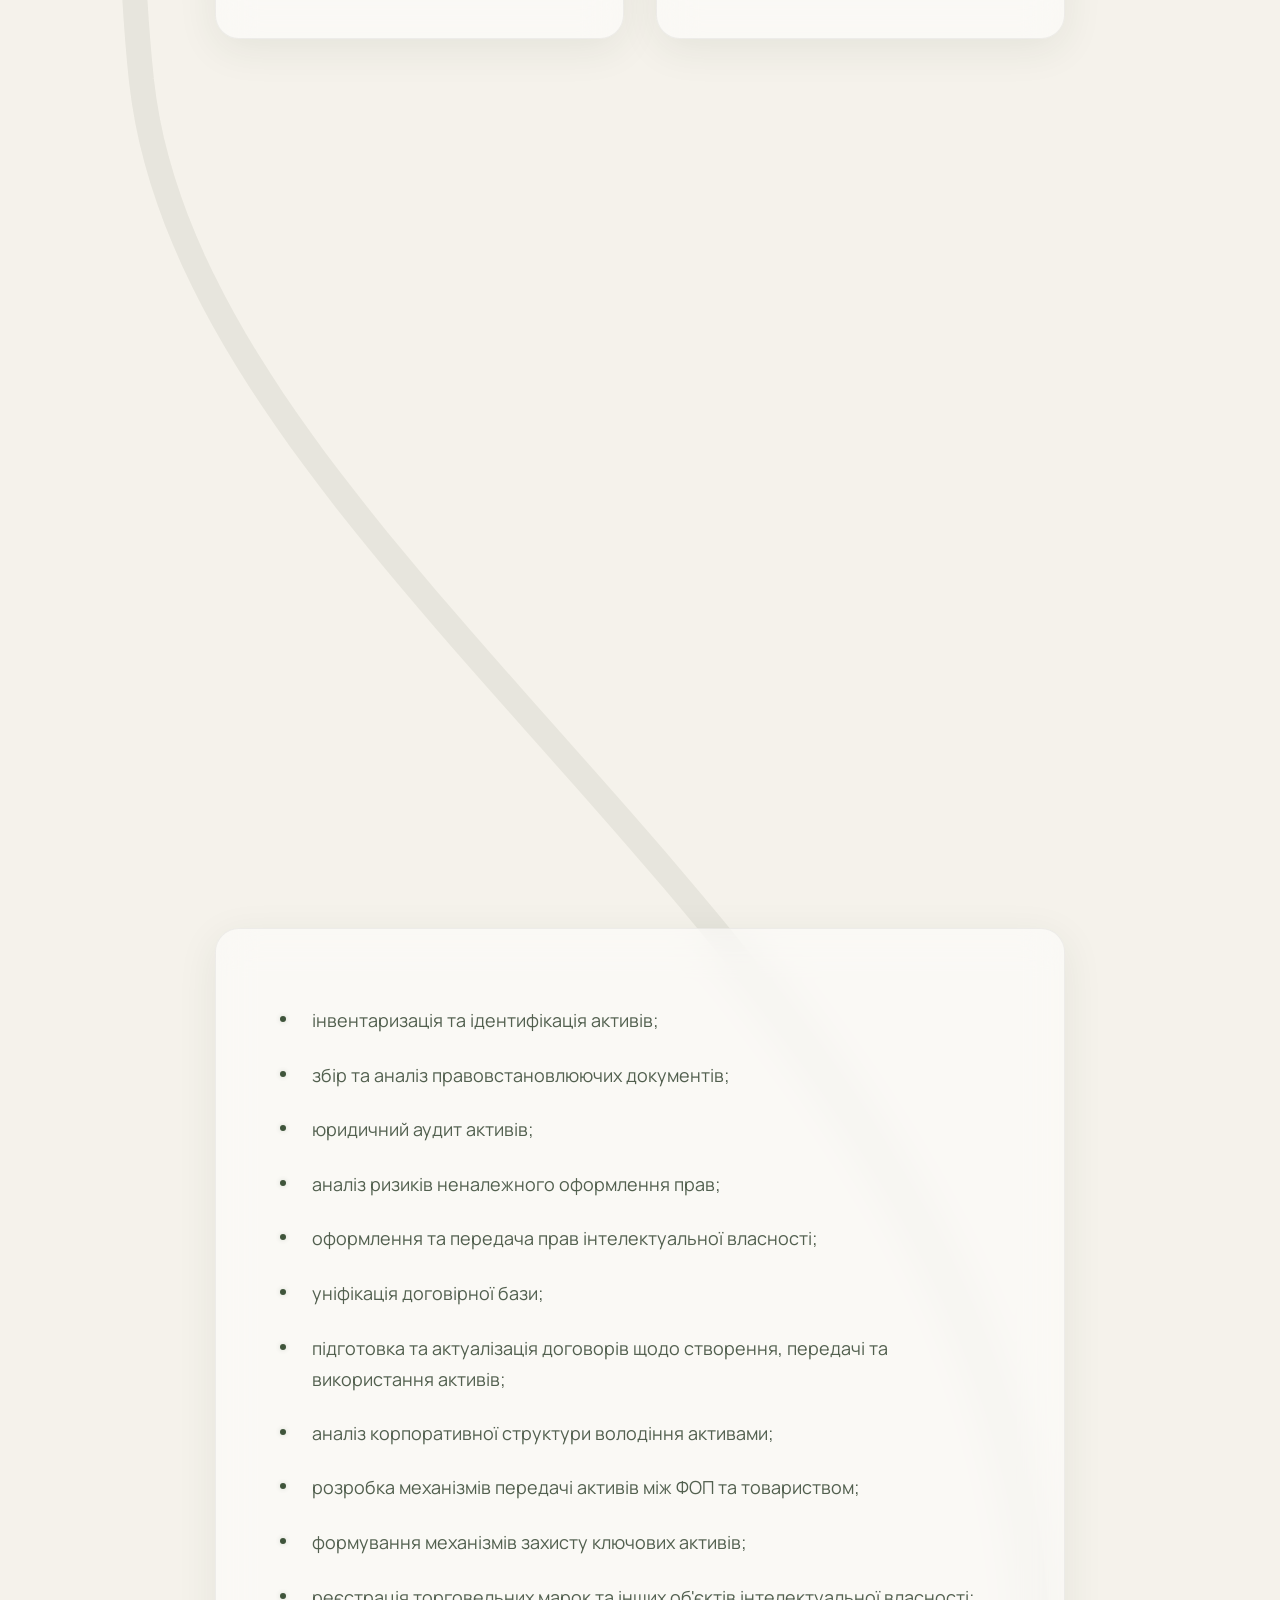
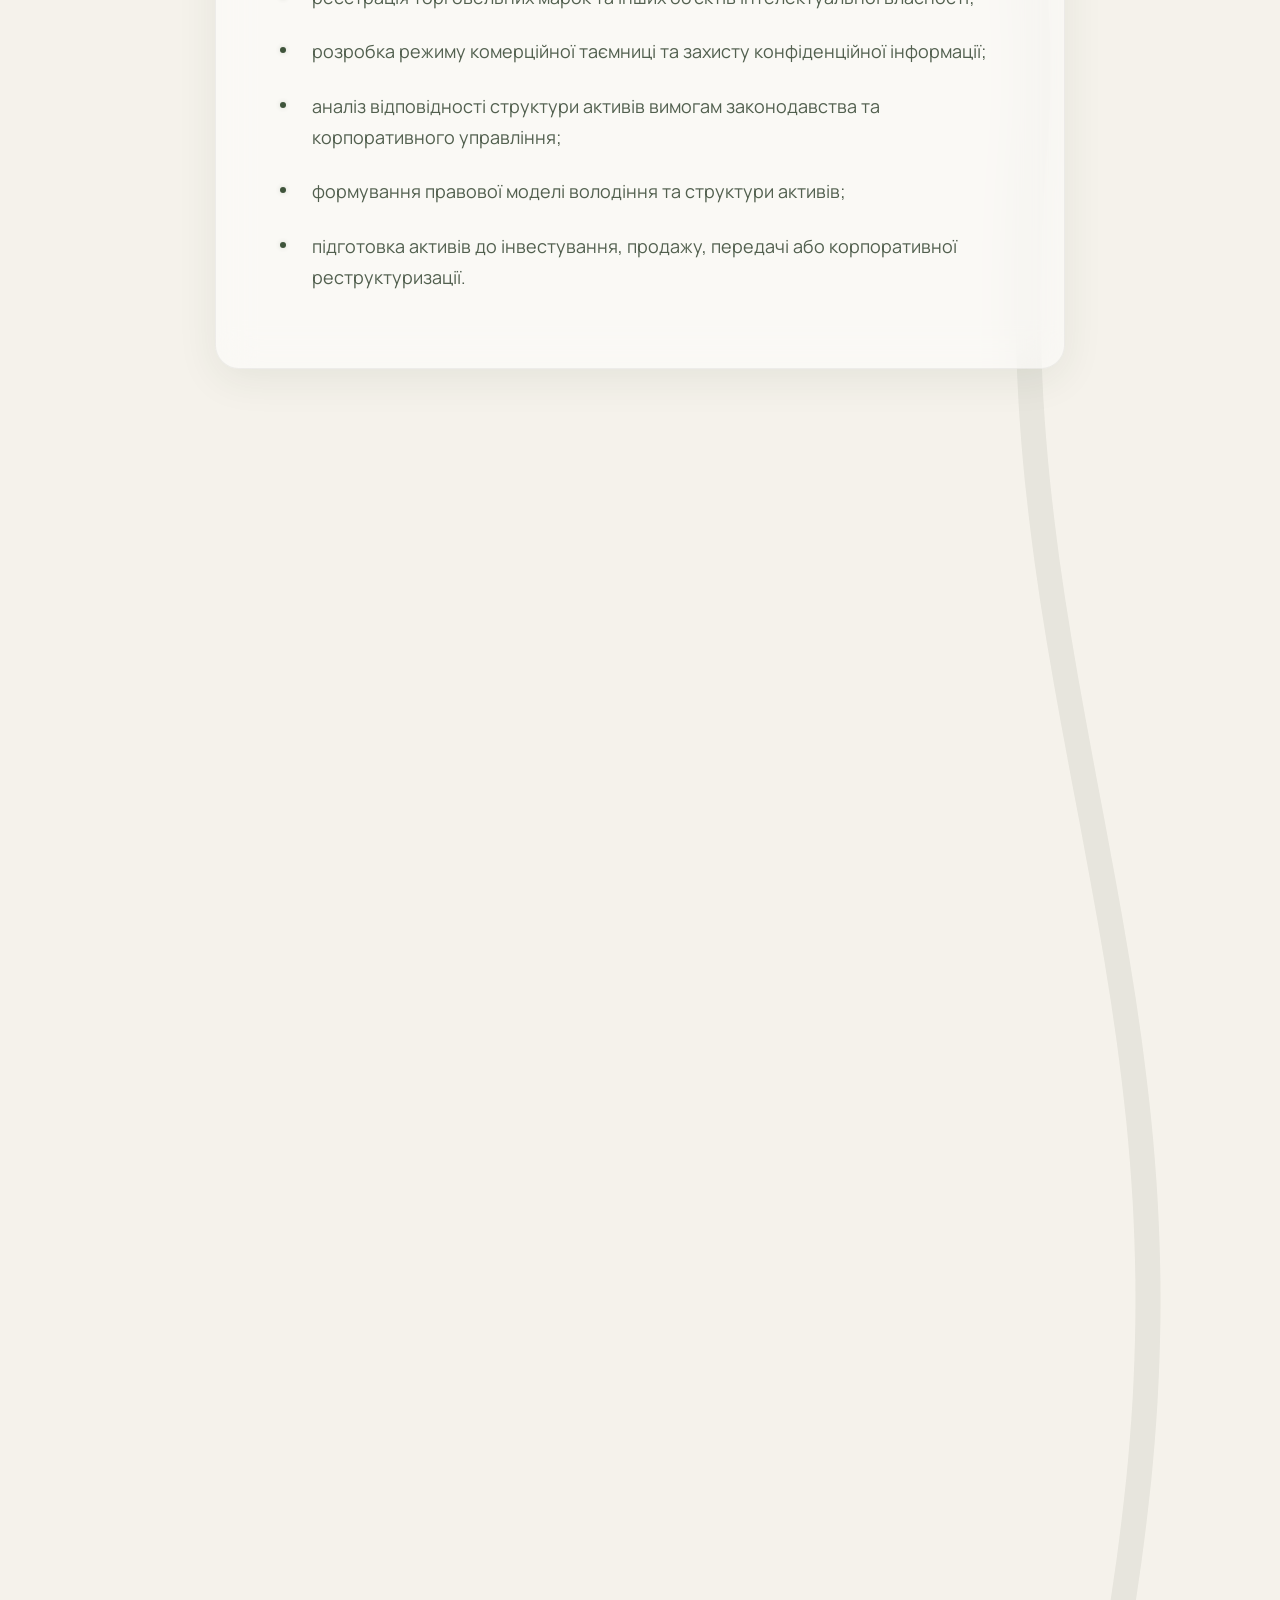
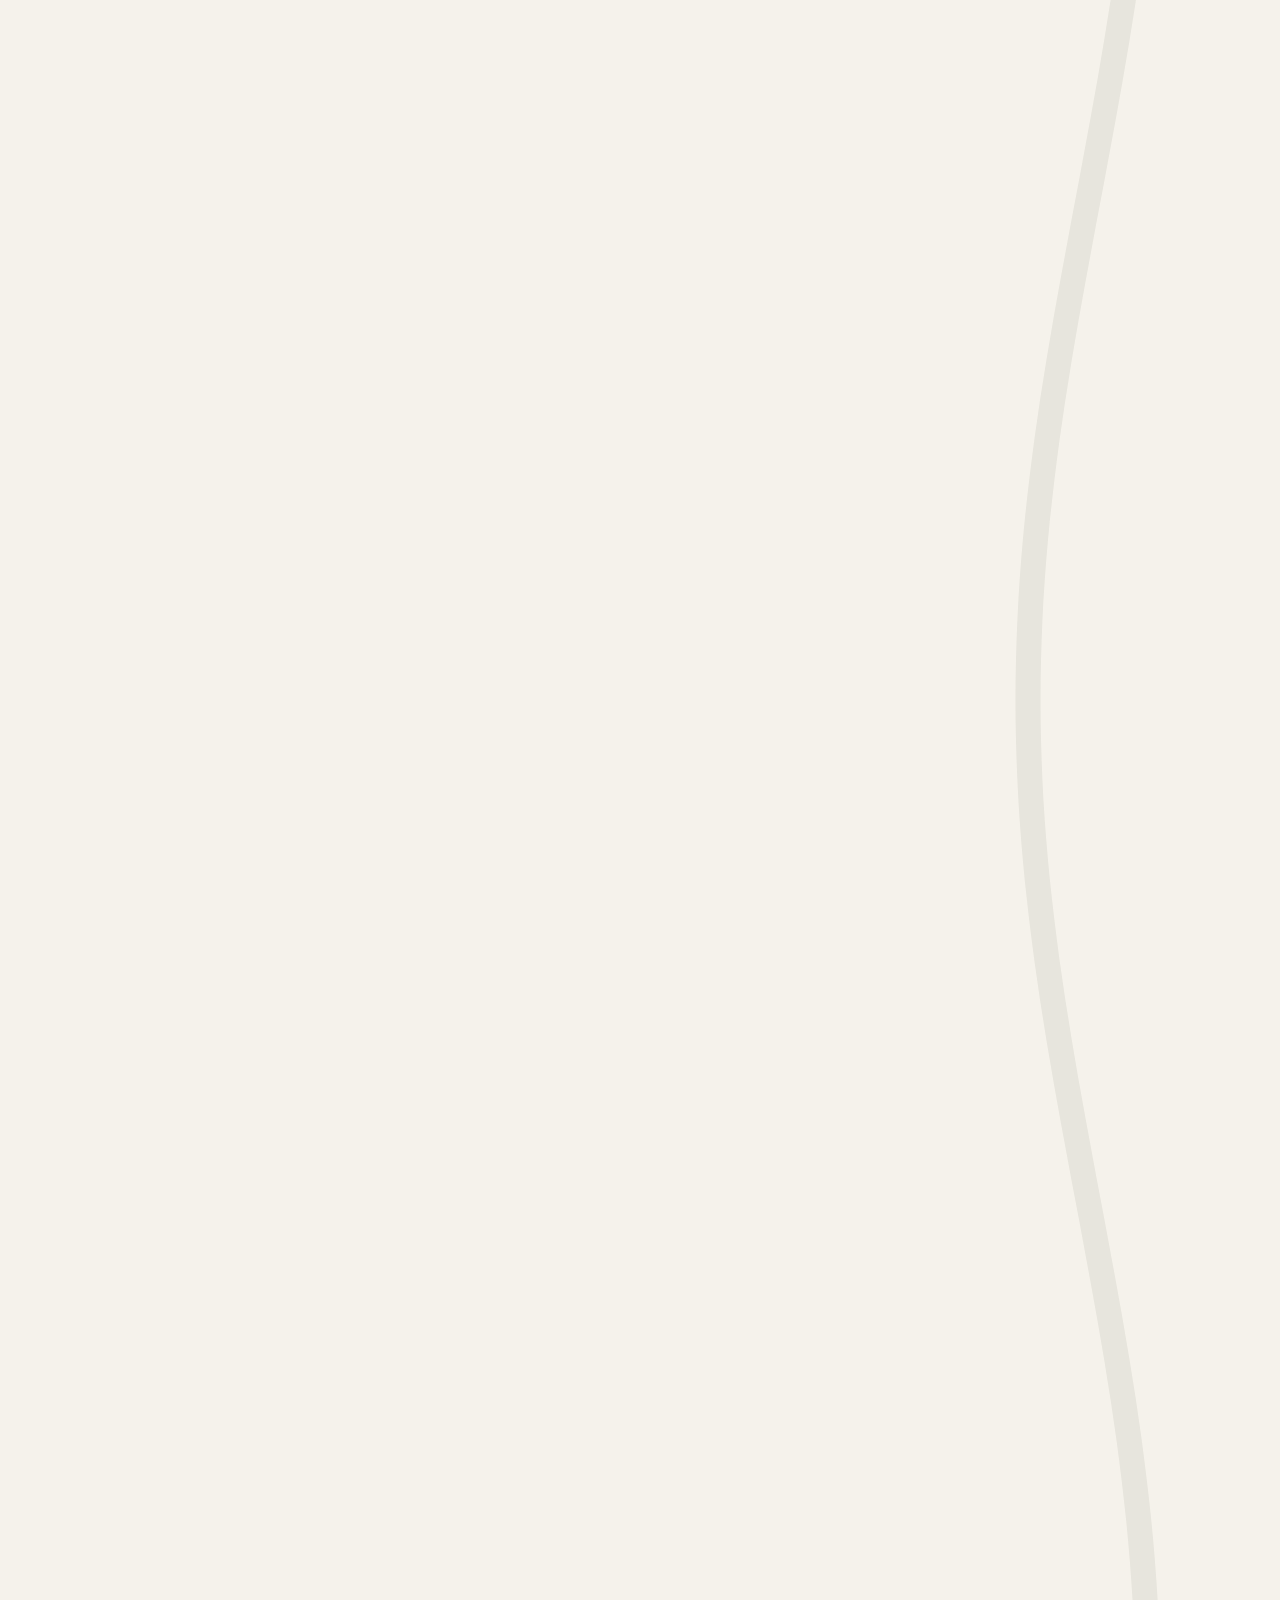
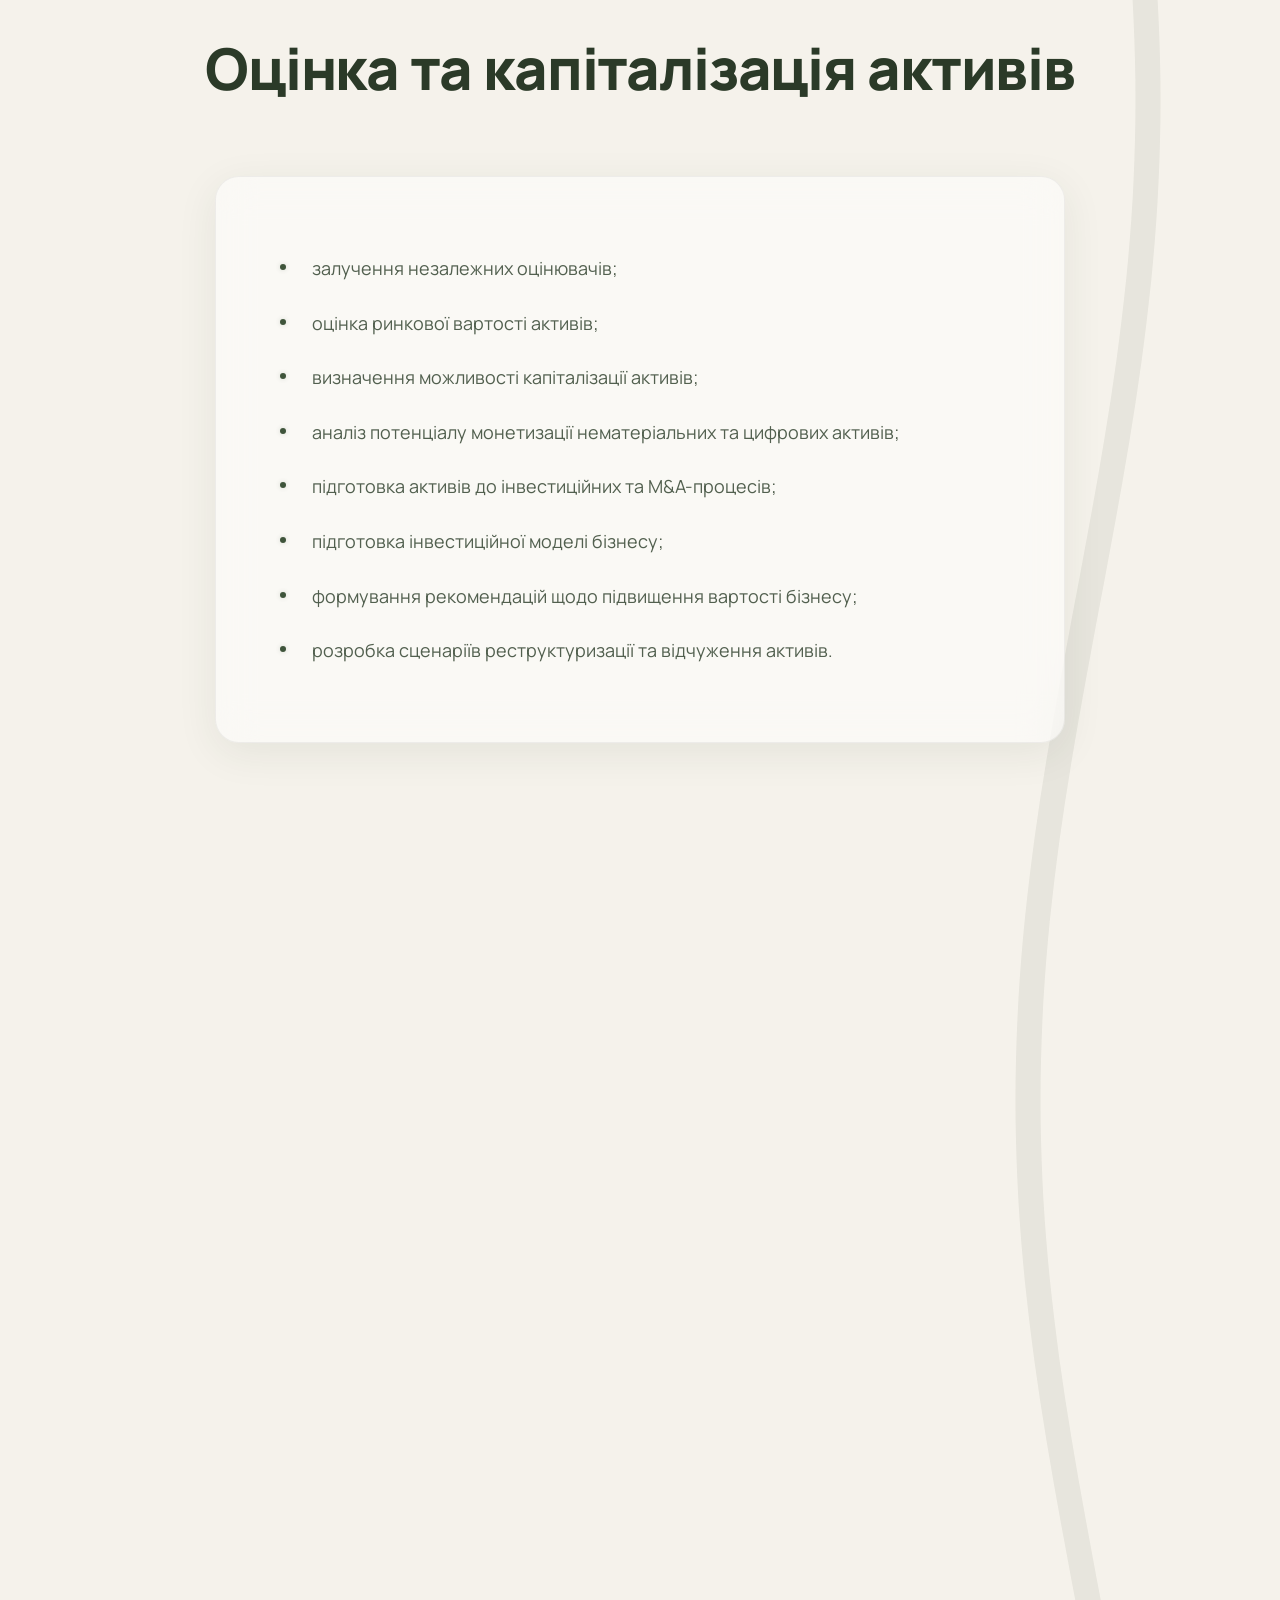
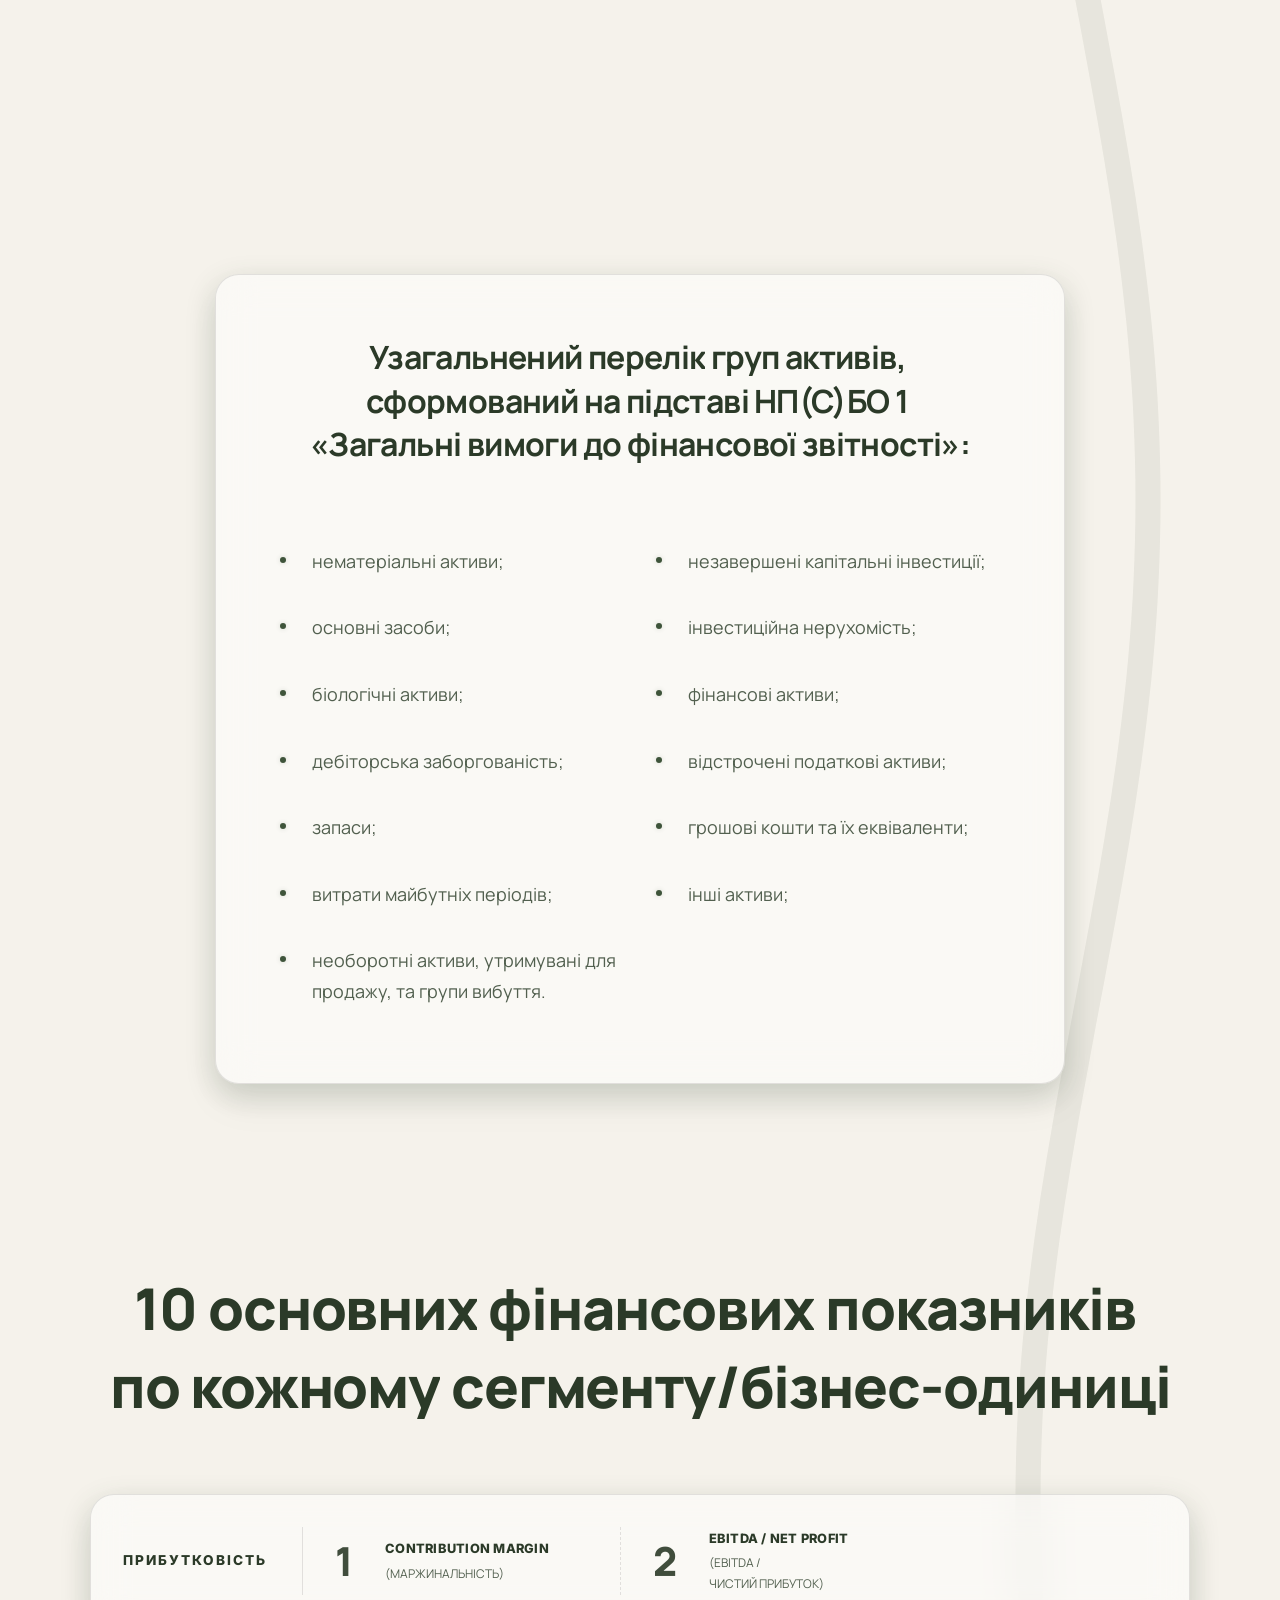
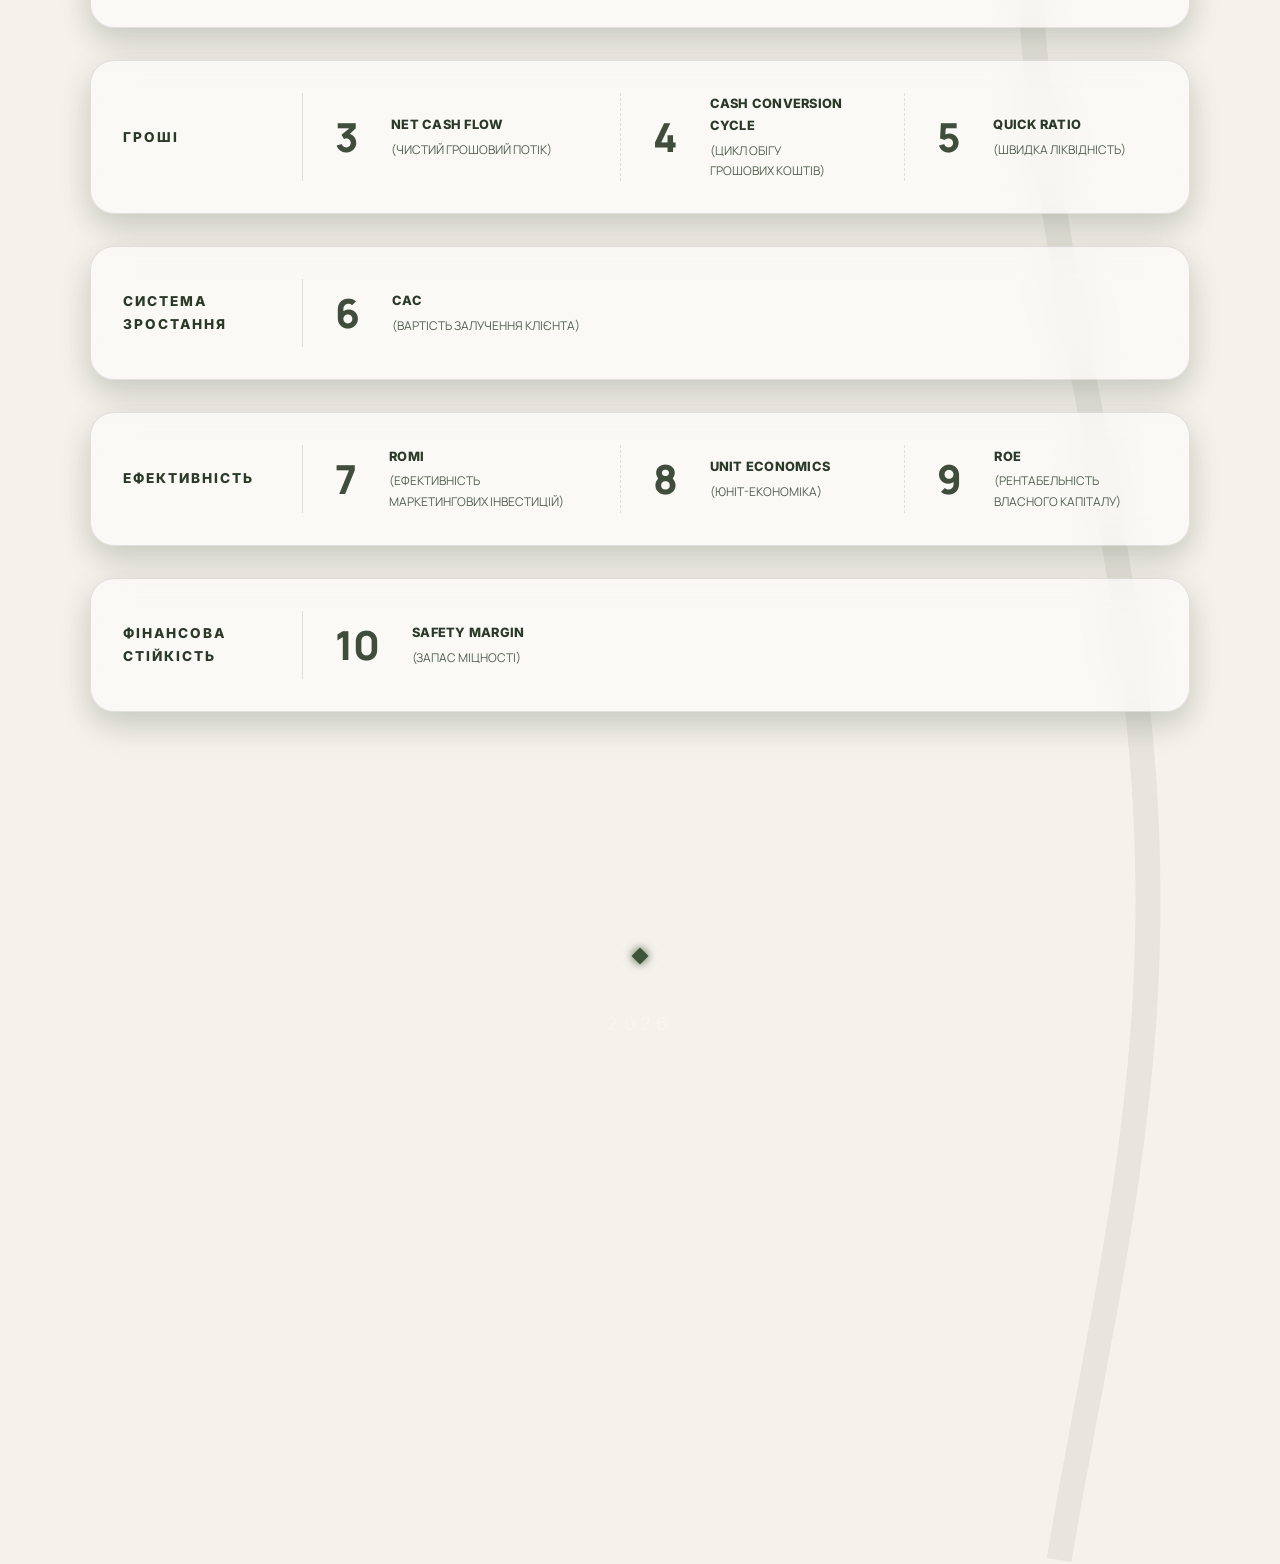
==== commit 2c44cc08: "Deep codebase cleanup: fix IIFE scope, remove dead code, and clean structural CSS" ====
--- a/site/index.html
+++ b/site/index.html
@@ -27,12 +27,6 @@
     <!-- Noise Overlay -->
     <div class="noise-overlay" aria-hidden="true"></div>
 
-    <!-- Scroll Progress Bar (Temporarily Disabled) -->
-    <!--
-    <div class="scroll-progress" aria-hidden="true">
-        <div class="scroll-progress__bar"></div>
-    </div>
-    -->
 
 
 
--- a/site/style.css
+++ b/site/style.css
@@ -1,28 +1,4 @@
 
-@media (max-width: 900px) {
-    .metric-category {
-        flex-direction: column;
-        align-items: stretch;
-    }
-    .metric-category__title {
-        flex: auto;
-        border-right: none;
-        border-bottom: 1px solid rgba(0, 0, 0, 0.1);
-        padding-right: 0;
-        padding-bottom: var(--space-sm);
-        margin-bottom: var(--space-md);
-    }
-    .metric-card {
-        border-left: none !important;
-        border-top: 1px dashed rgba(0, 0, 0, 0.1);
-        padding: var(--space-md) 0 !important;
-    }
-    .metric-card:nth-of-type(1),
-    .metric-category__title + .metric-card {
-        border-top: none;
-        padding-top: 0 !important;
-    }
-}
 
 /* ============================================================
    DESIGN SYSTEM — DARK ELITE (Комплексная упаковка активов)
@@ -180,14 +156,10 @@
 
 .roadmap-line__bg {
     stroke: rgba(62, 84, 58, 0.08); /* Светло-оливковый прозрачный фон */
-    stroke-linecap: round;
-    stroke-linejoin: round;
 }
 
 .roadmap-line__fill {
     stroke: rgba(62, 84, 58, 0.35); /* Полупрозрачный фирменный зеленый */
-    stroke-linecap: round;
-    stroke-linejoin: round;
     stroke-dasharray: 1000;
     stroke-dashoffset: 1000;
     transition: stroke-dashoffset 0.05s linear;
@@ -294,6 +266,9 @@
     letter-spacing: -0.03em;
     margin-bottom: var(--space-md);
     color: var(--color-text);
+    /* Очень легкая тень для мягкого 3D объема */
+    text-shadow: 1px 2px 4px rgba(26, 29, 26, 0.12),
+                 0px 8px 24px rgba(62, 84, 58, 0.08);
 }
 
 .hero__subtitle {
@@ -770,6 +745,7 @@
     transform: translateY(30px) scale(0.98);
     transition: opacity var(--duration-normal) var(--ease-out),
                 transform var(--duration-normal) var(--ease-out);
+    will-change: transform, opacity;
 }
 
 /* Split-text words — initial state set by JS */
@@ -787,6 +763,7 @@
     display: inline-block;
     transform: translateY(110%);
     transition: transform var(--duration-slow) var(--ease-out);
+    will-change: transform;
 }
 
 /* Visible state */
@@ -1011,8 +988,8 @@
 
     .hero__description {
         font-size: 0.95rem;
-        text-align: left; /* На узком экране центрированный абзац читается хуже */
-        padding: var(--space-sm) 0;
+        text-align: center; /* Короткий текст лучше смотрится по центру */
+        padding: var(--space-md) 0;
     }
 
     .section-title {
@@ -1036,6 +1013,12 @@
     
     .detail-block {
         padding: var(--space-md);
+    }
+    
+    /* Уменьшаем амплитуду анимации для телефонов, чтобы избежать лагов */
+    .reveal-up:not(.is-visible),
+    .stagger:not(.is-visible) {
+        transform: translateY(15px) scale(1);
     }
 }
 
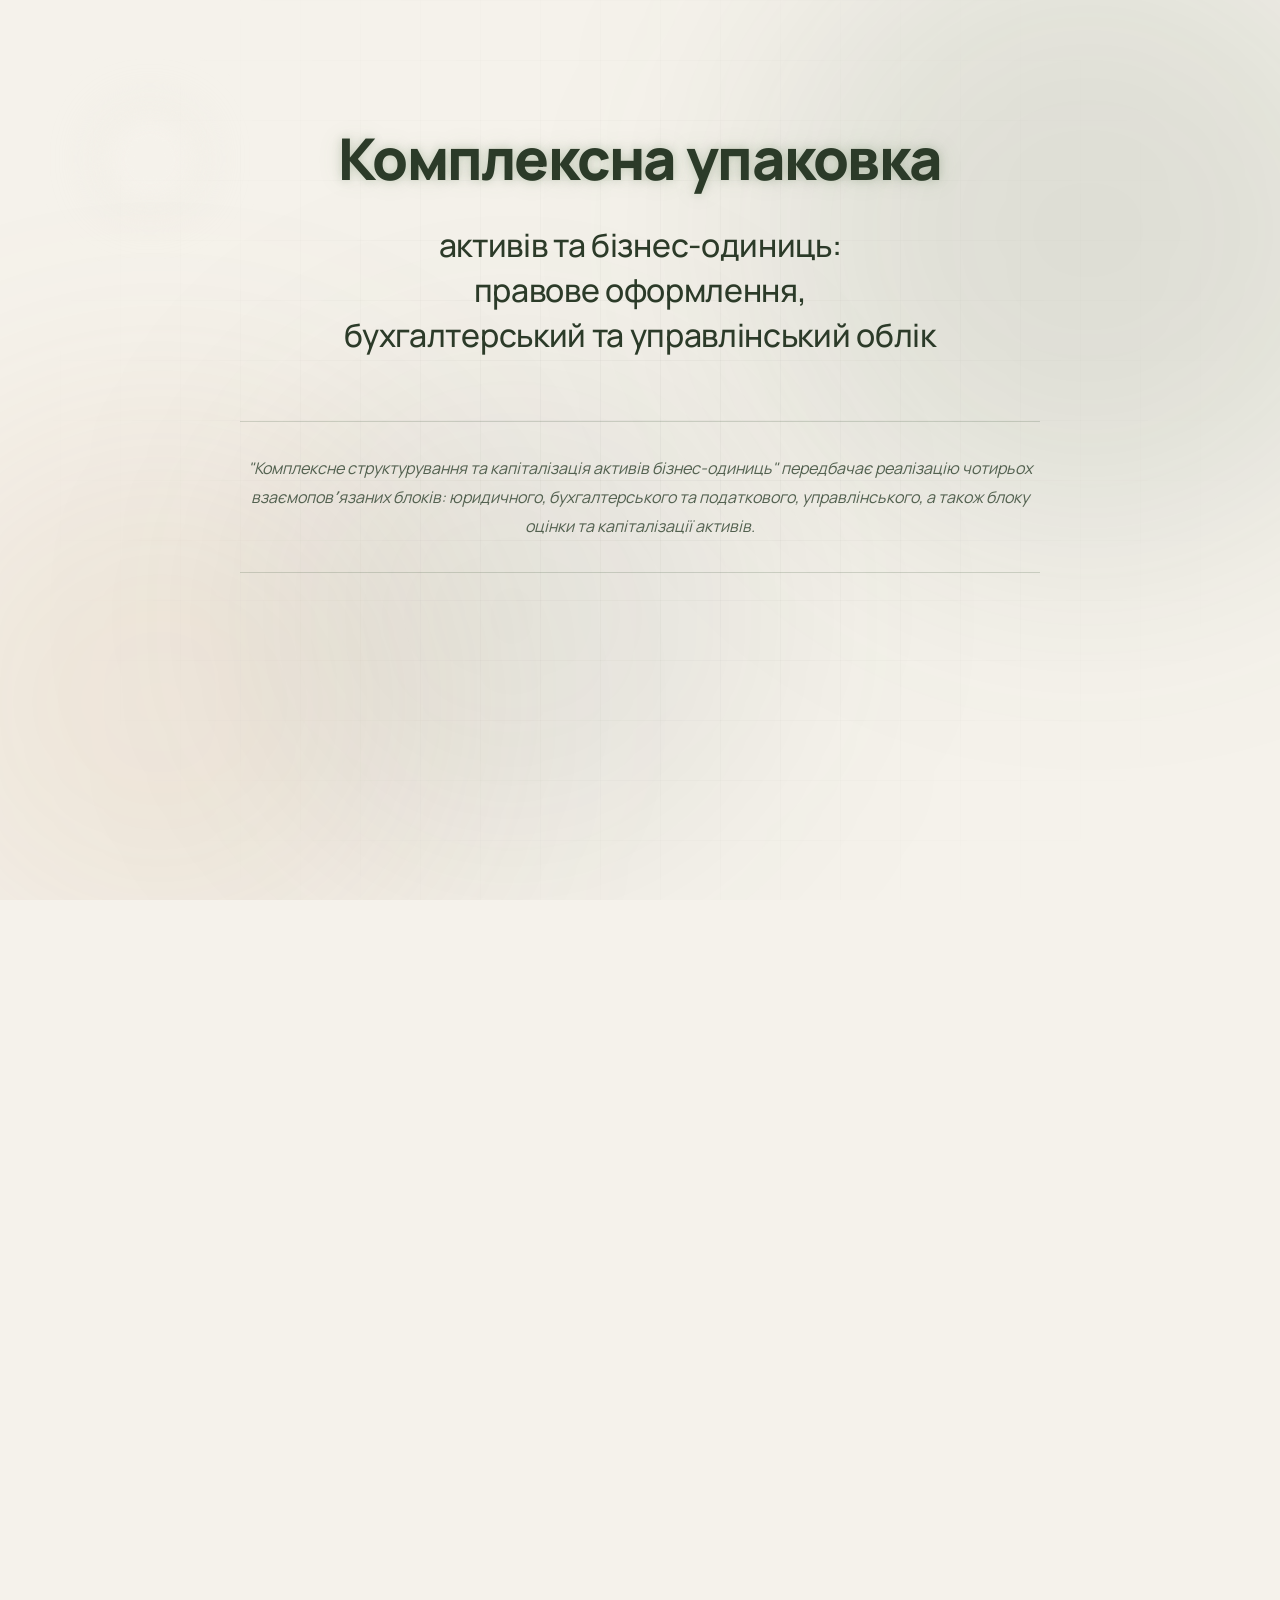
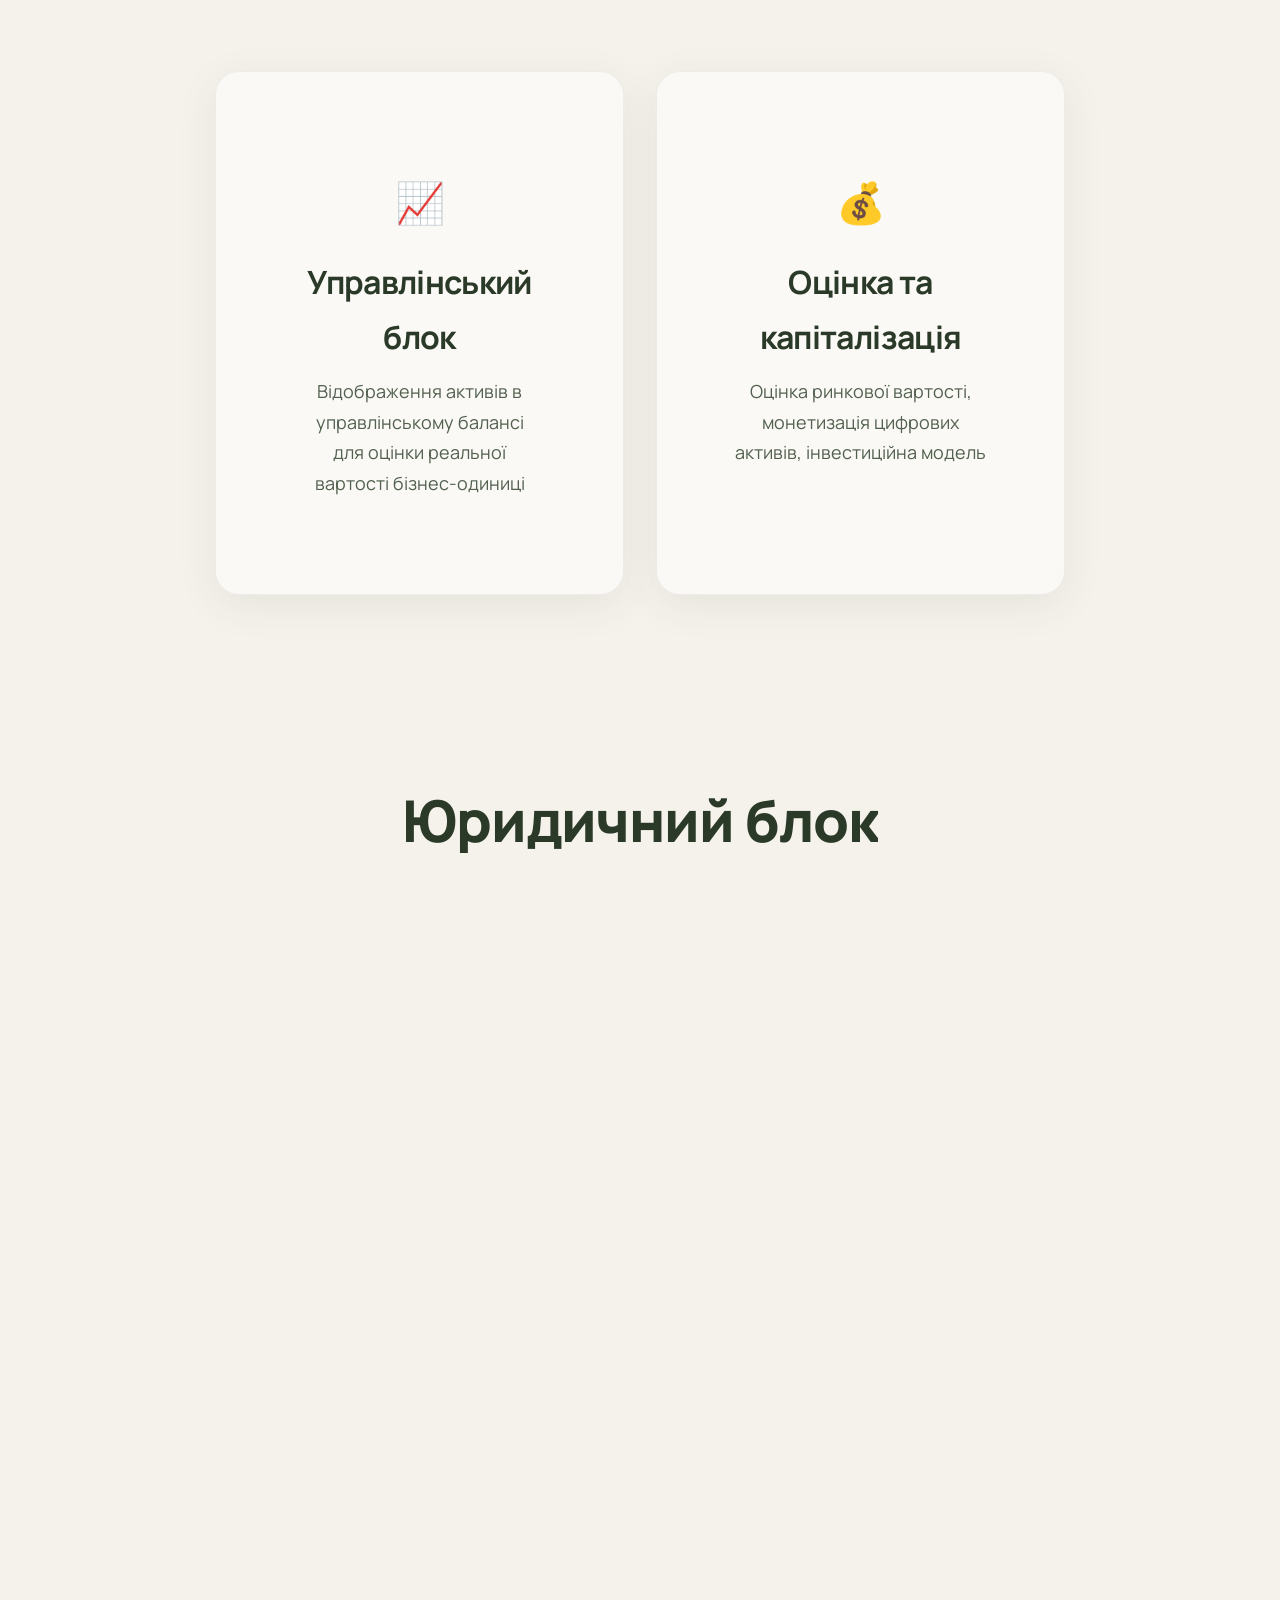
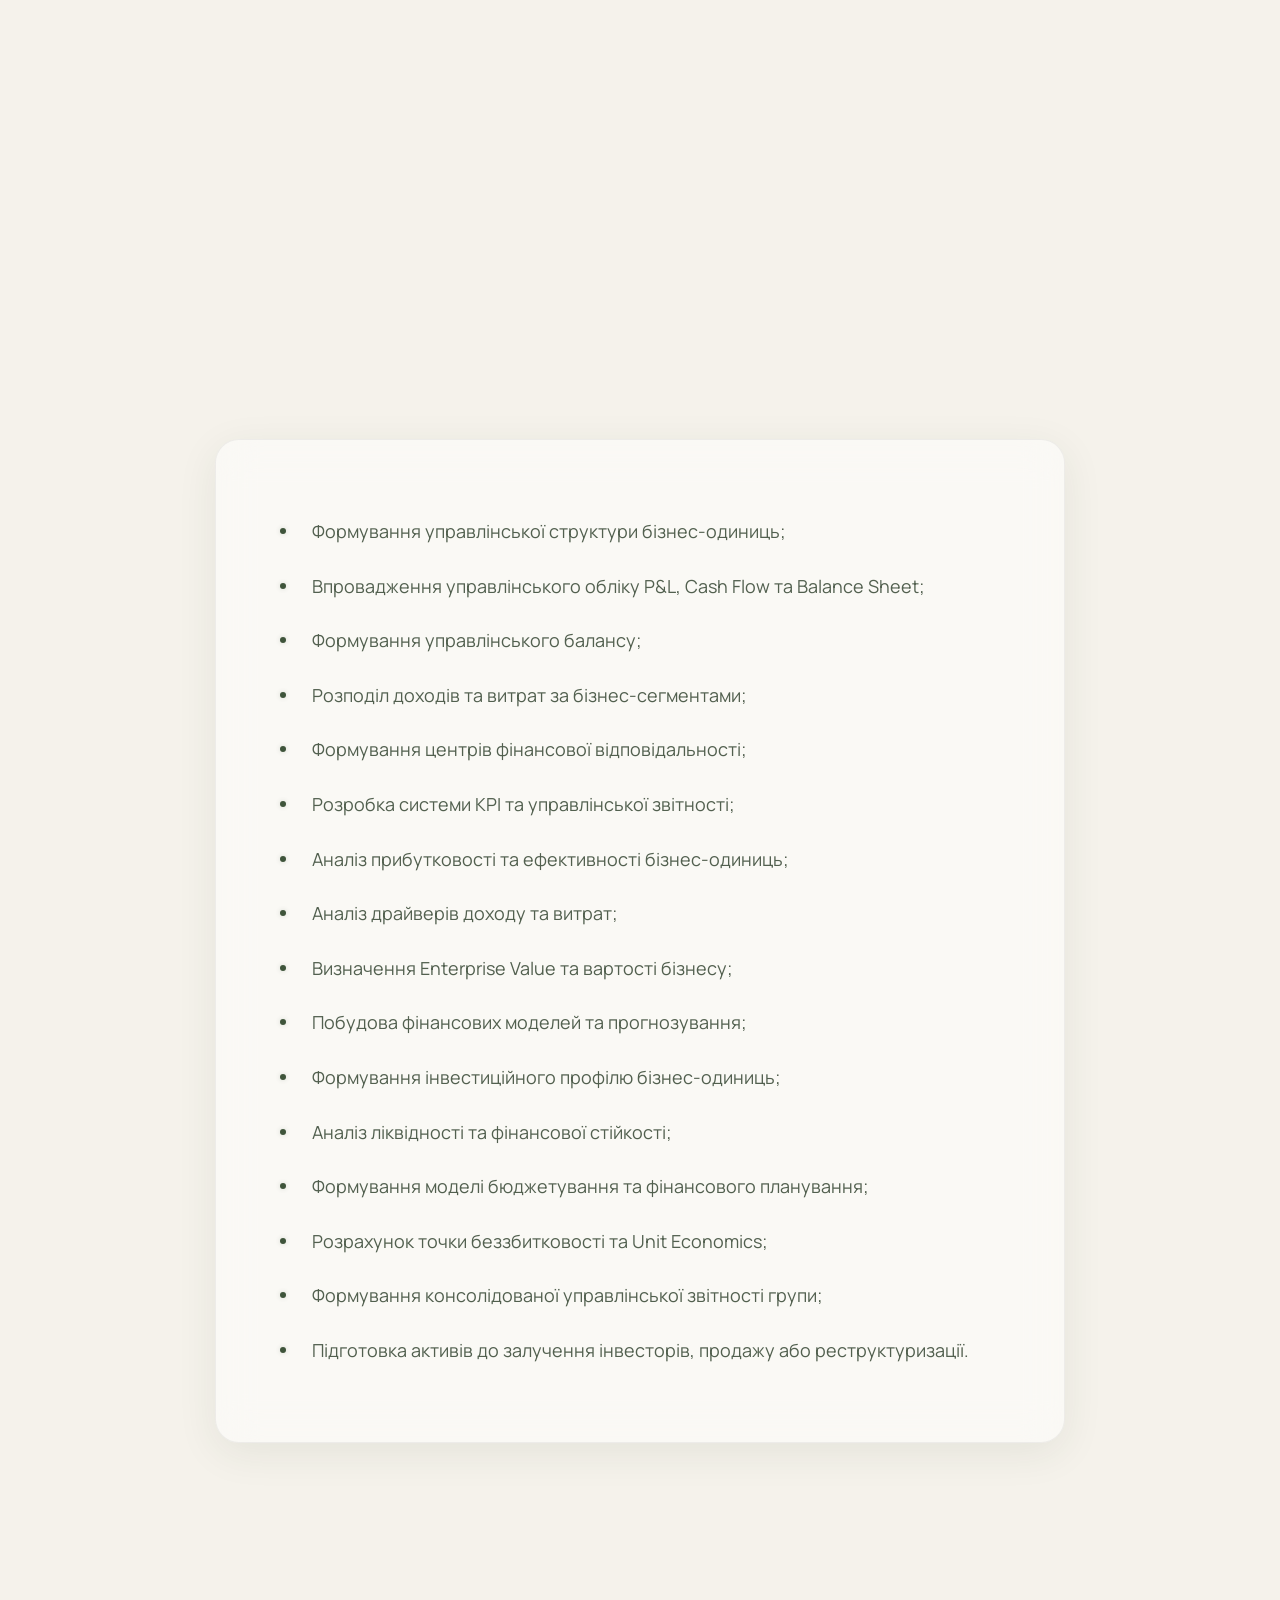
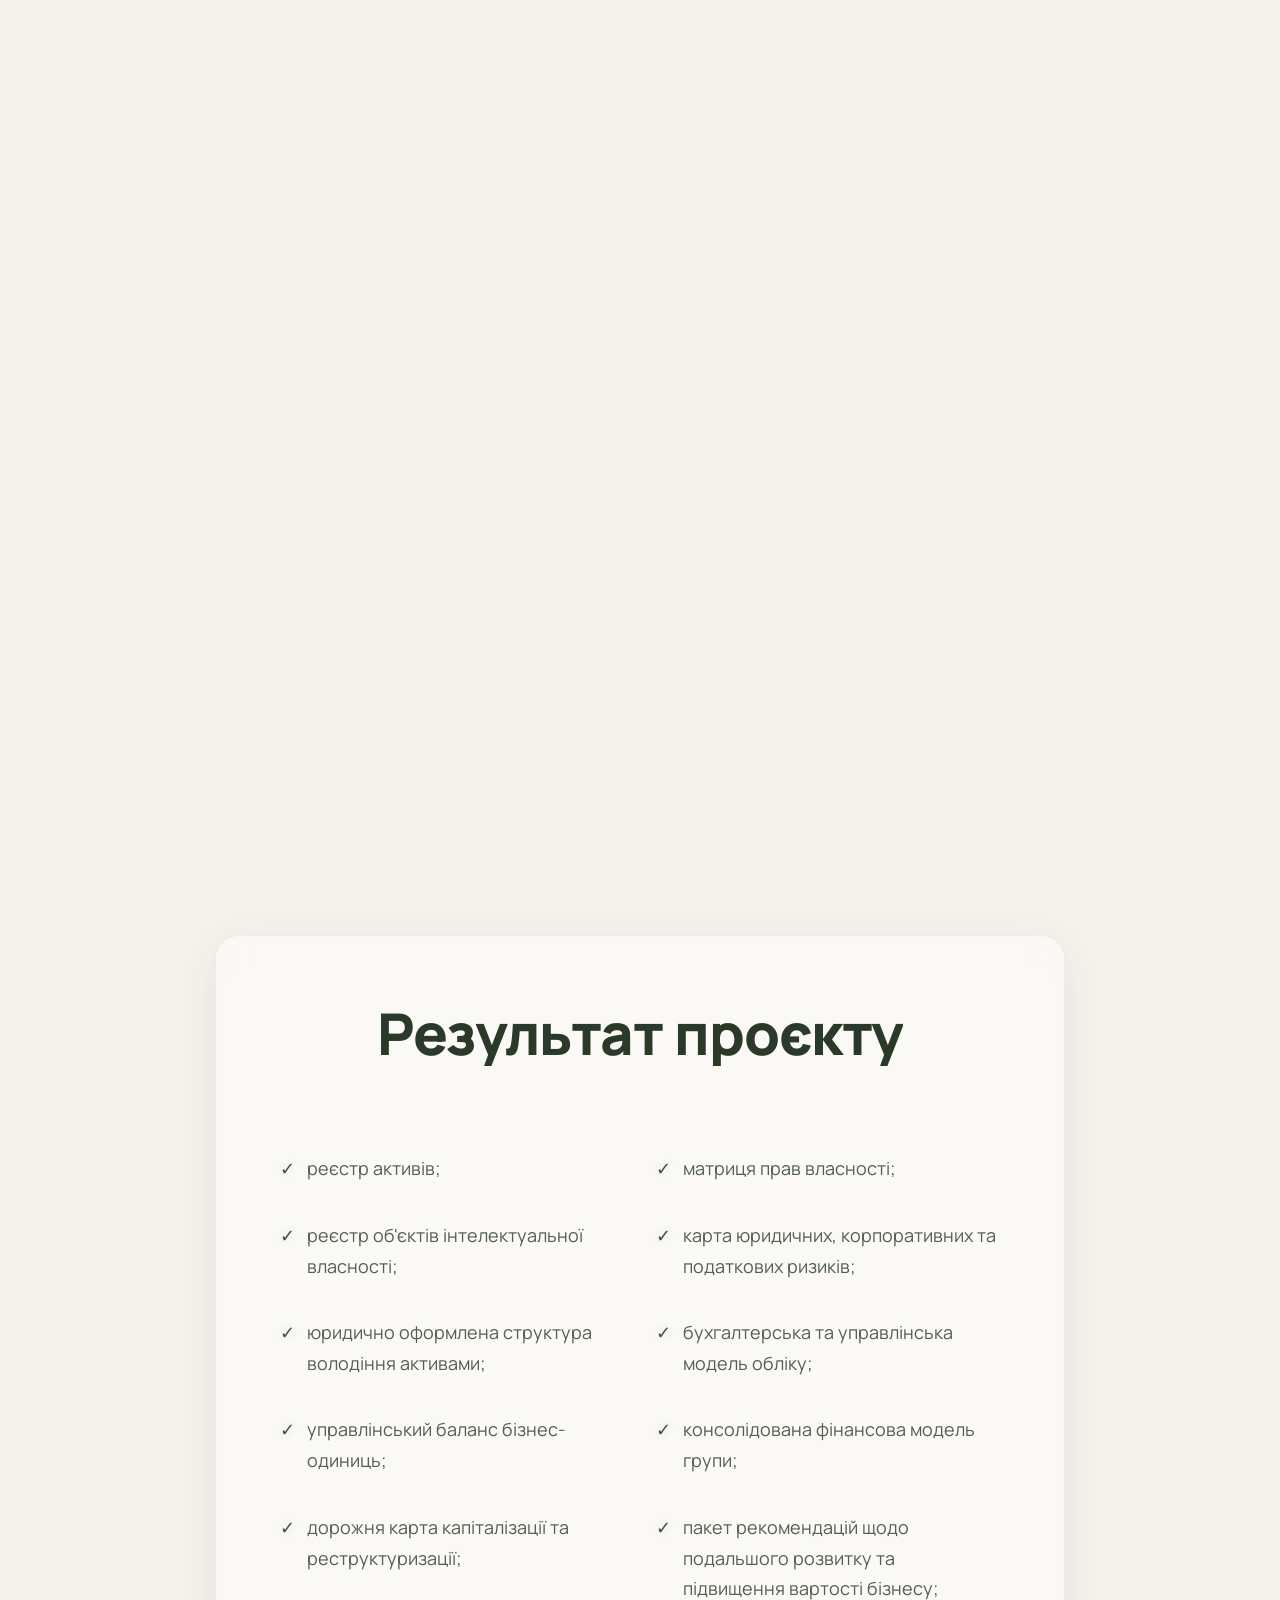
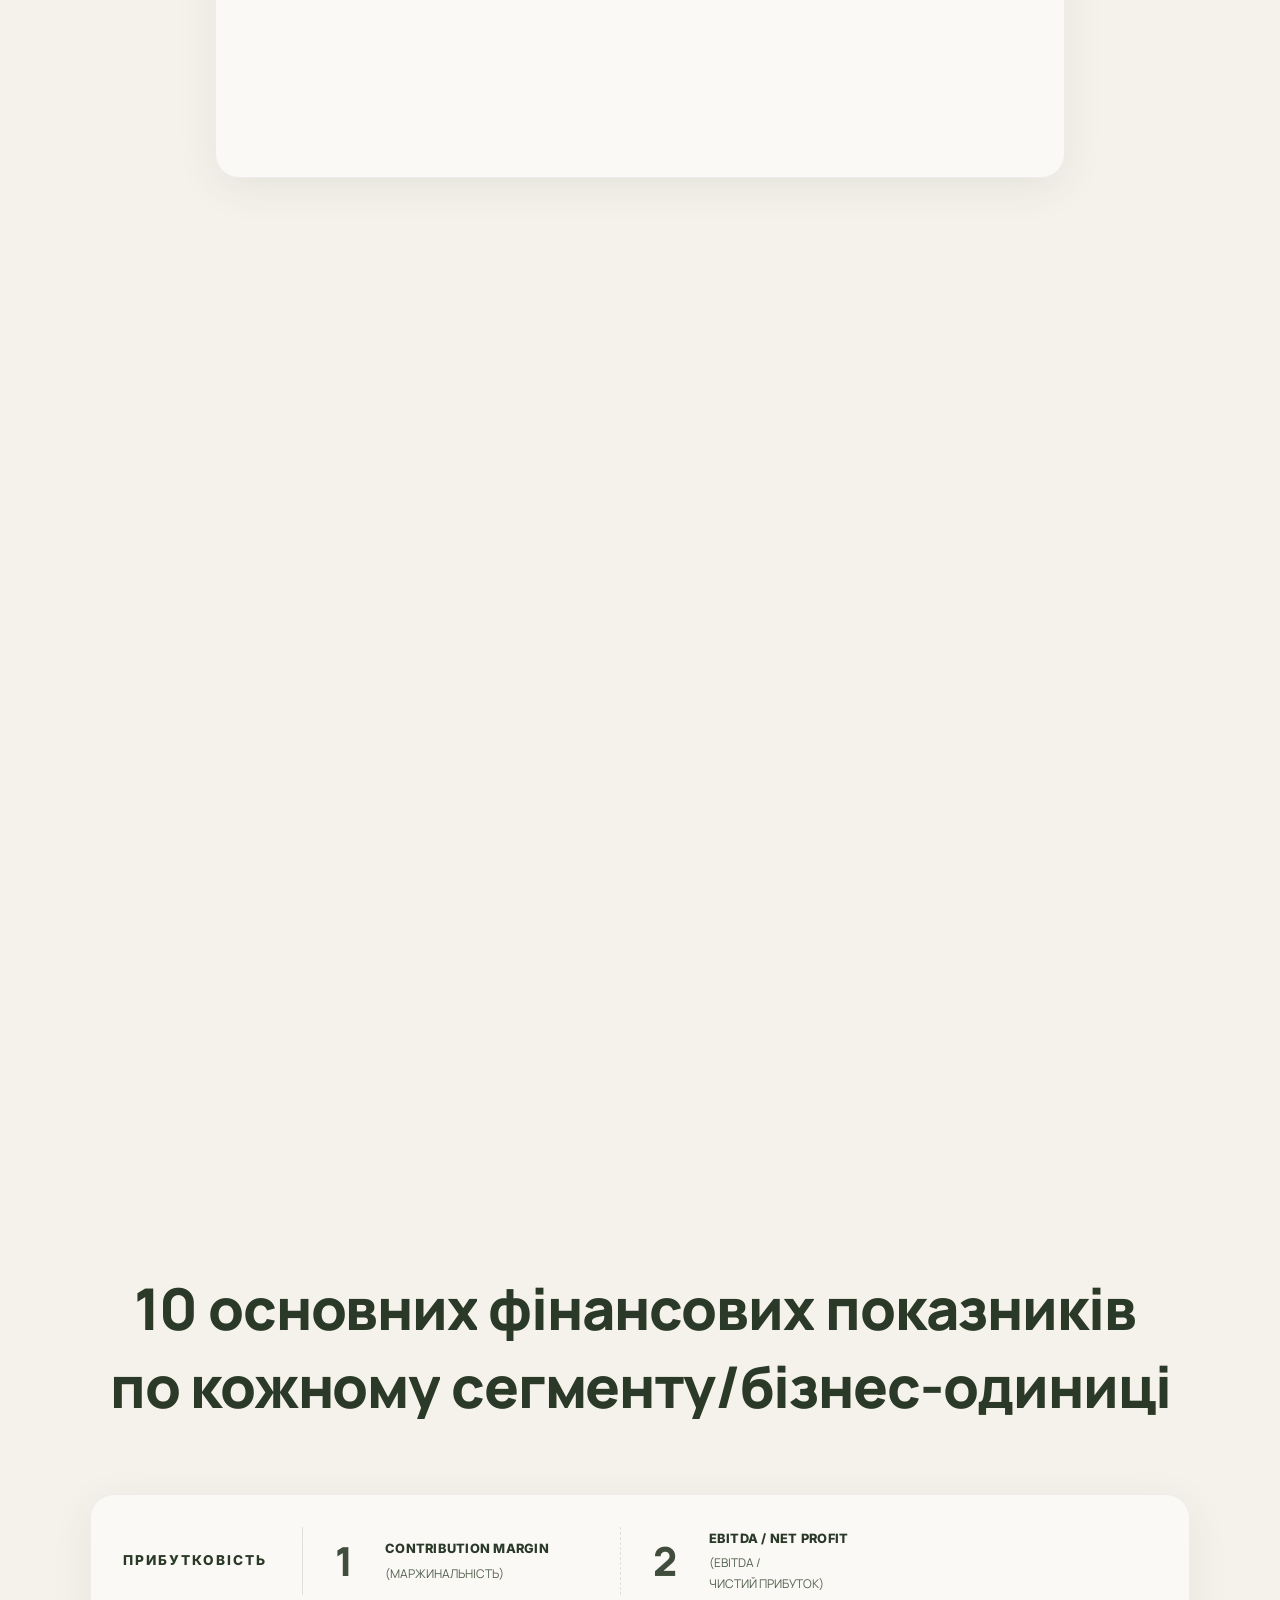
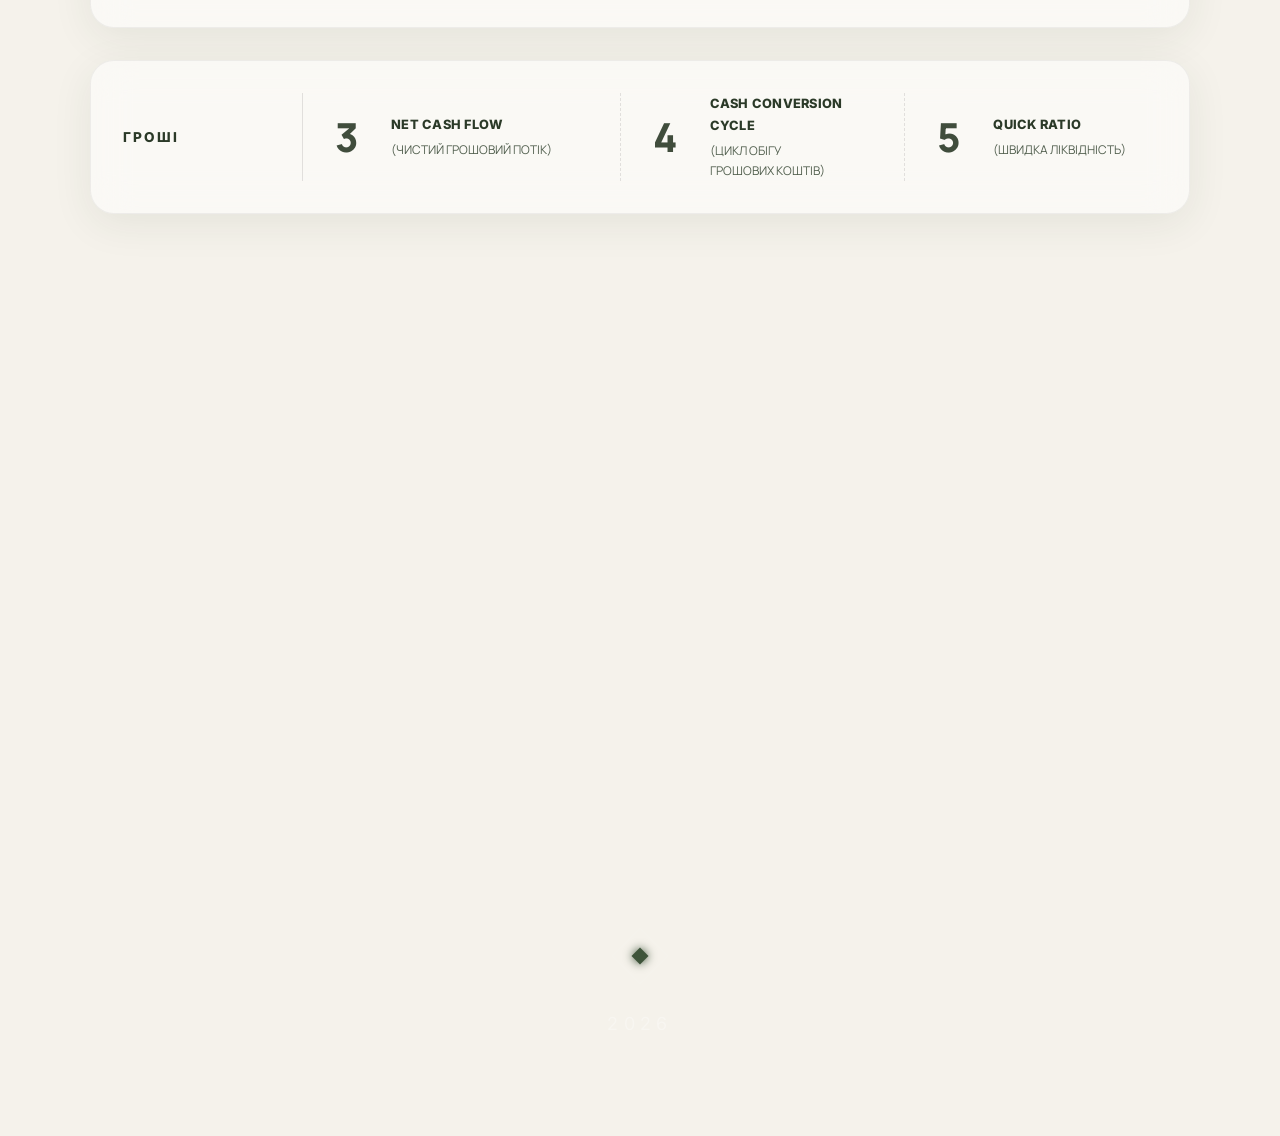
==== commit 46114003: "Remove SVG roadmap line completely from the project" ====
--- a/site/index.html
+++ b/site/index.html
@@ -30,11 +30,7 @@
 
 
 
-    <!-- SVG Roadmap Line -->
-    <svg class="roadmap-line" aria-hidden="true" preserveAspectRatio="none">
-        <path class="roadmap-line__bg" d="" fill="none" stroke-width="25"/>
-        <path class="roadmap-line__fill" d="" fill="none" stroke-width="25"/>
-    </svg>
+
 
     <!-- Ambient Orbs -->
     <div class="ambient-orbs" aria-hidden="true">
--- a/site/style.css
+++ b/site/style.css
@@ -93,6 +93,13 @@
 /* Base Headings */
 h1, h2, h3, h4, h5, h6 {
     color: var(--color-text);
+}
+
+/* Автоматически делаем первую букву заглавной в списках и карточках */
+.card__text::first-letter,
+.detail-list__item::first-letter,
+.results-list__item::first-letter {
+    text-transform: uppercase;
 }
 
 /* ---------- Noise Overlay ---------- */
@@ -143,29 +150,7 @@
     will-change: width;
 }
 
-/* ---------- SVG Roadmap Line ---------- */
-.roadmap-line {
-    position: absolute;
-    top: 0;
-    left: 0;
-    width: 100%;
-    z-index: -2;
-    pointer-events: none;
-    overflow: visible;
-}
-
-.roadmap-line__bg {
-    stroke: rgba(62, 84, 58, 0.08); /* Светло-оливковый прозрачный фон */
-}
-
-.roadmap-line__fill {
-    stroke: rgba(62, 84, 58, 0.35); /* Полупрозрачный фирменный зеленый */
-    stroke-dasharray: 1000;
-    stroke-dashoffset: 1000;
-    transition: stroke-dashoffset 0.05s linear;
-    will-change: stroke-dashoffset;
-    filter: drop-shadow(0 0 12px var(--color-accent-glow));
-}
+
 
 /* ---------- Ambient Orbs ---------- */
 .ambient-orbs {
@@ -603,7 +588,7 @@
     content: '';
     position: absolute;
     left: 0;
-    top: calc(var(--space-xs) + 0.6em);
+    top: calc(var(--space-xs) + 0.85em - 3px);
     width: 6px;
     height: 6px;
     border-radius: 50%;
@@ -666,7 +651,7 @@
     content: '';
     position: absolute;
     left: 0;
-    top: calc(var(--space-xs) + 0.6em);
+    top: calc(var(--space-xs) + 0.85em - 3px);
     width: 6px;
     height: 6px;
     border-radius: 50%;
@@ -777,14 +762,6 @@
     transform: translateY(0);
 }
 
-/* Glow effect when roadmap line reaches block (or via scroll) */
-.glow-active {
-    border-color: rgba(0, 0, 0, 0.1) !important;
-    box-shadow: 0 20px 40px rgba(0, 0, 0, 0.05),
-                0 10px 30px var(--color-accent-glow) !important;
-    transition: box-shadow var(--duration-normal) var(--ease-out),
-                border-color var(--duration-normal) var(--ease-out);
-}
 
 
 @media (max-width: 900px) {
@@ -1009,6 +986,12 @@
     .results-list__item {
         font-size: 0.95rem;
         padding: var(--space-sm) 0;
+    }
+    
+    /* Корректируем позицию точек на телефоне под новые отступы */
+    .detail-list__item::before,
+    .results-list--assets .results-list__item::before {
+        top: calc(var(--space-sm) + 0.85em - 3px);
     }
     
     .detail-block {
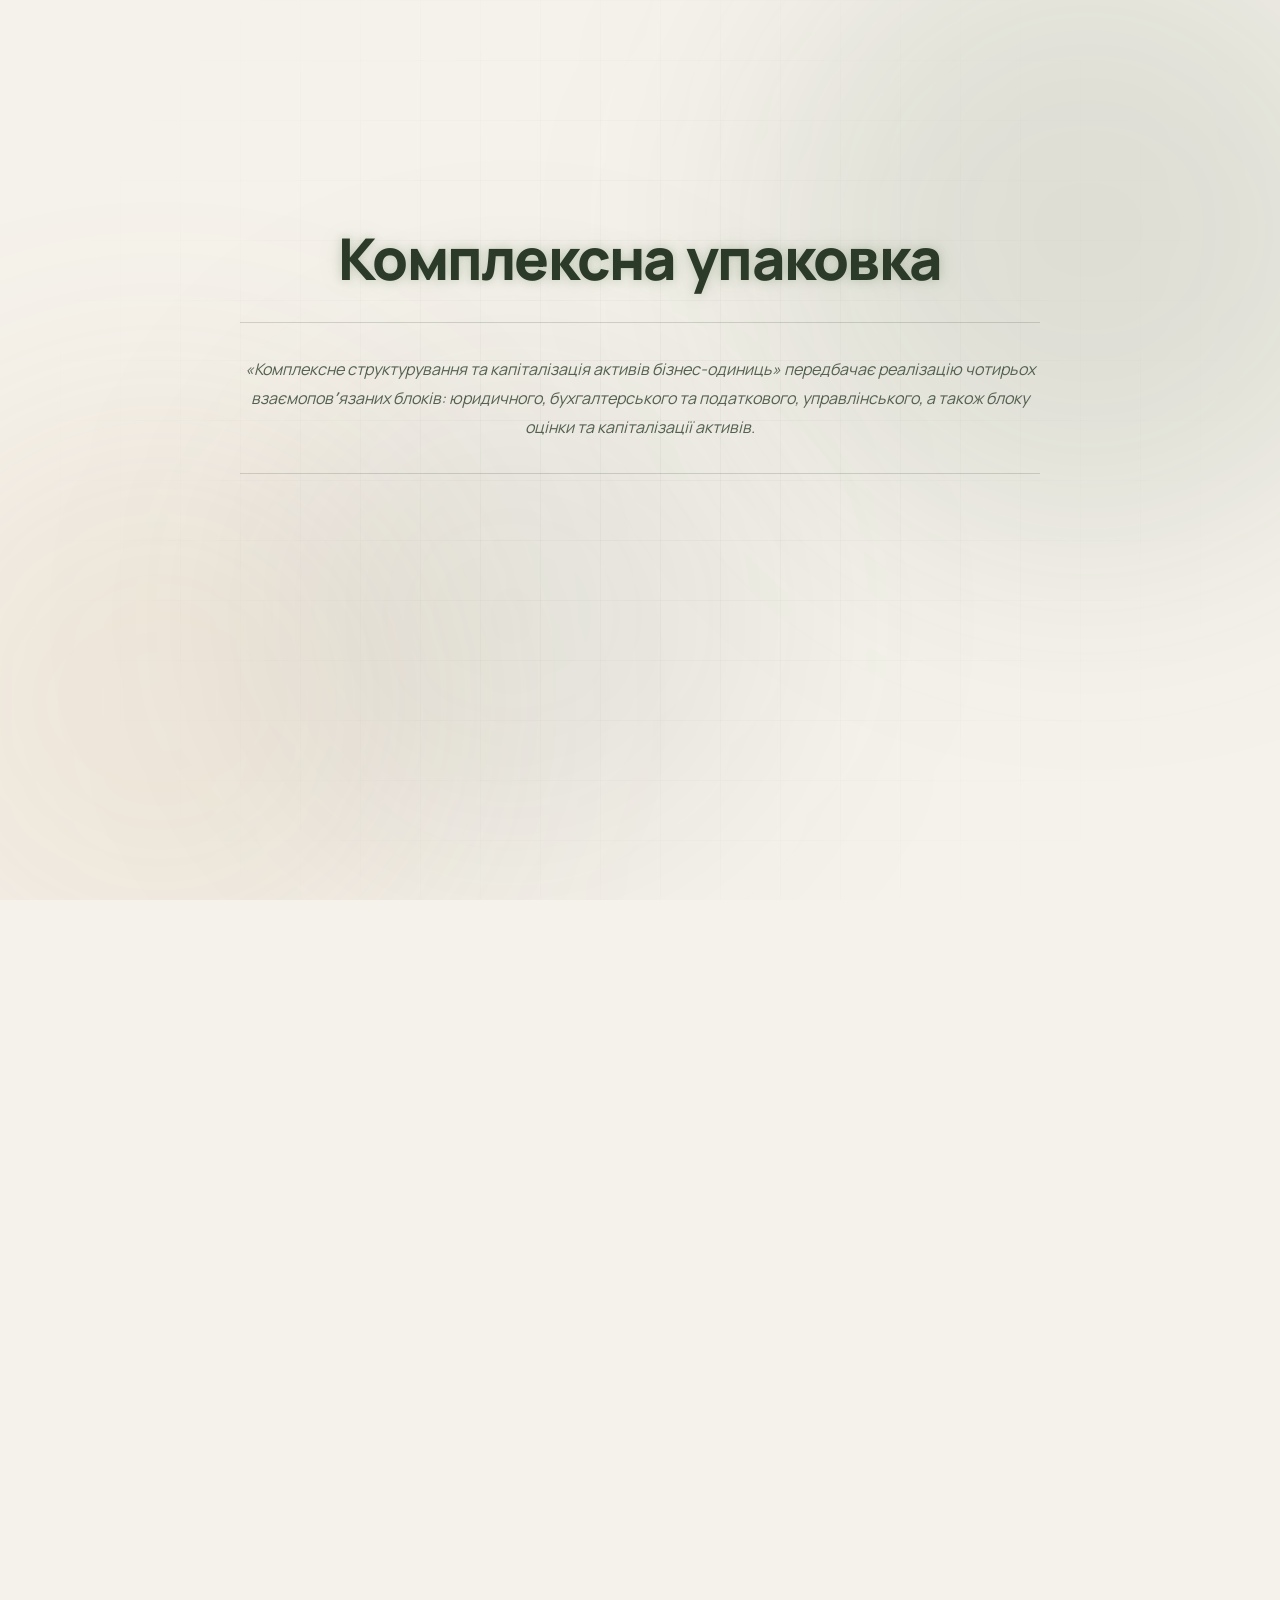
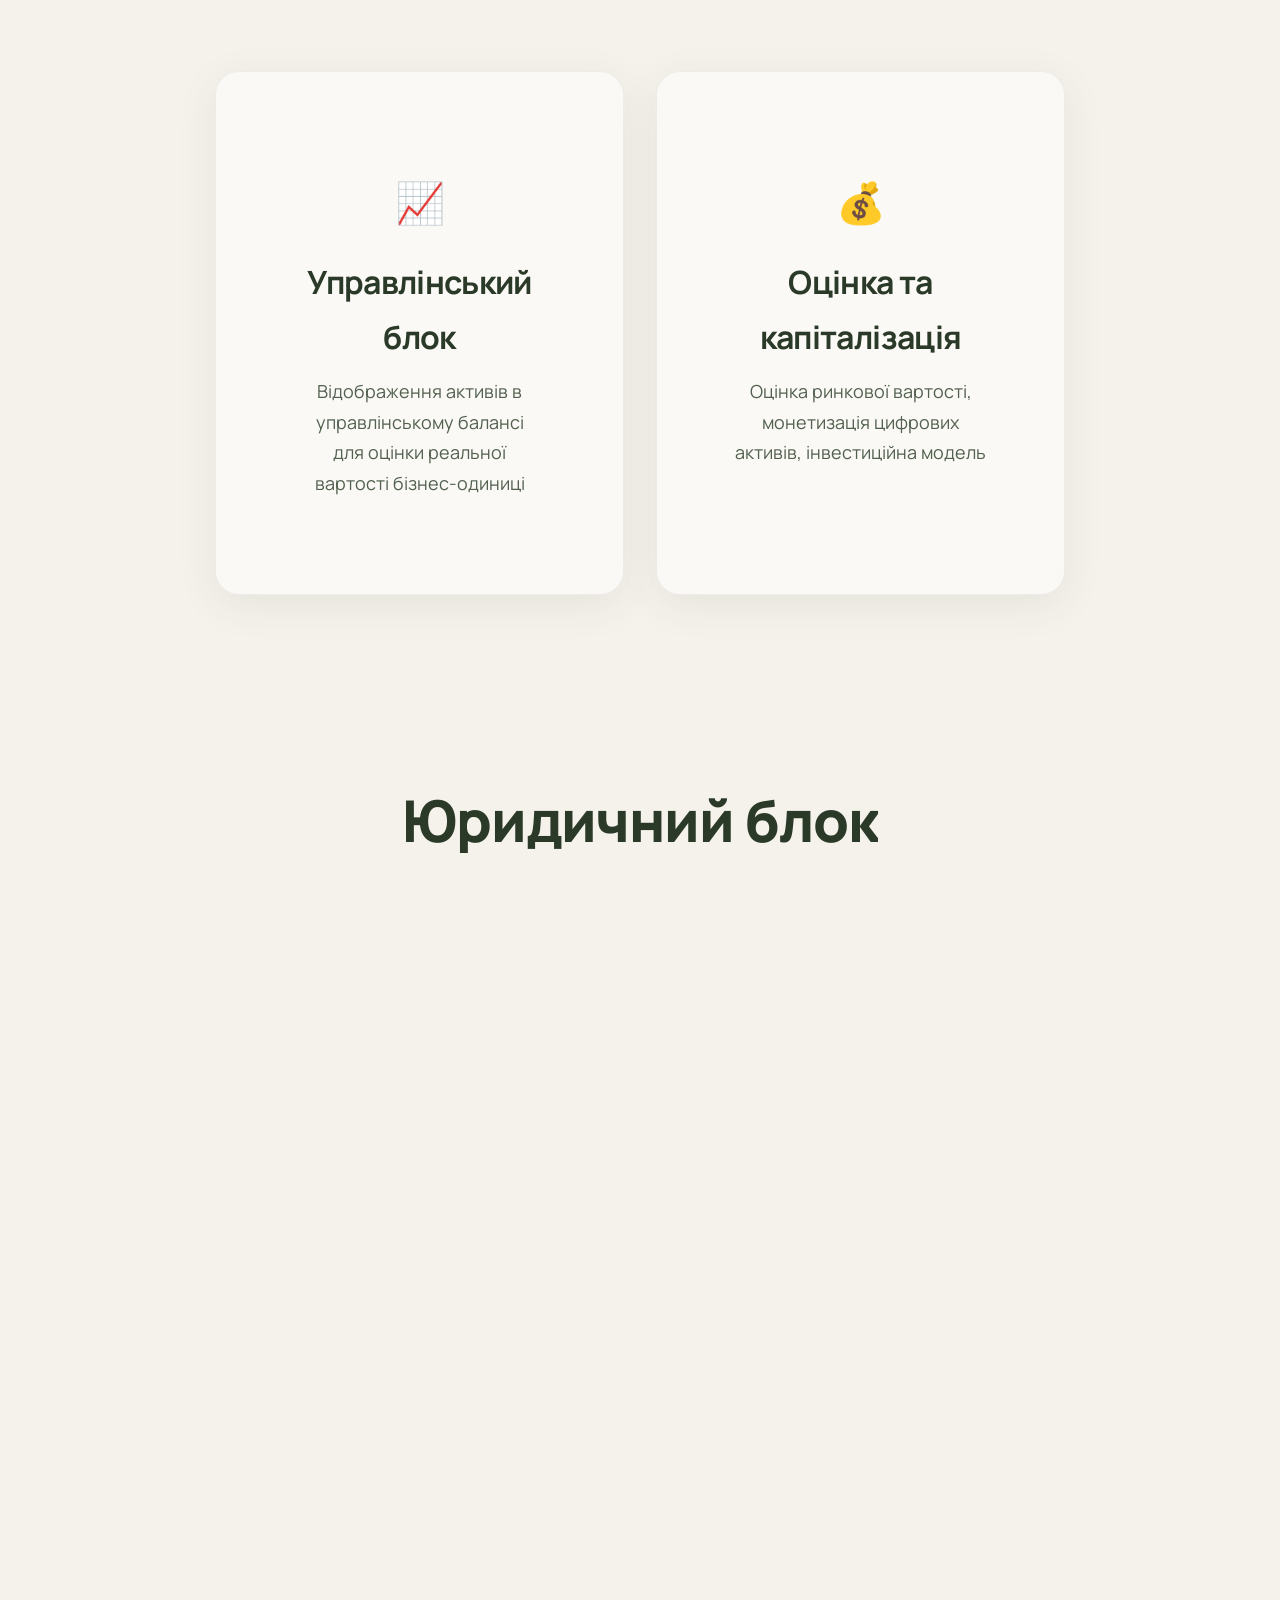
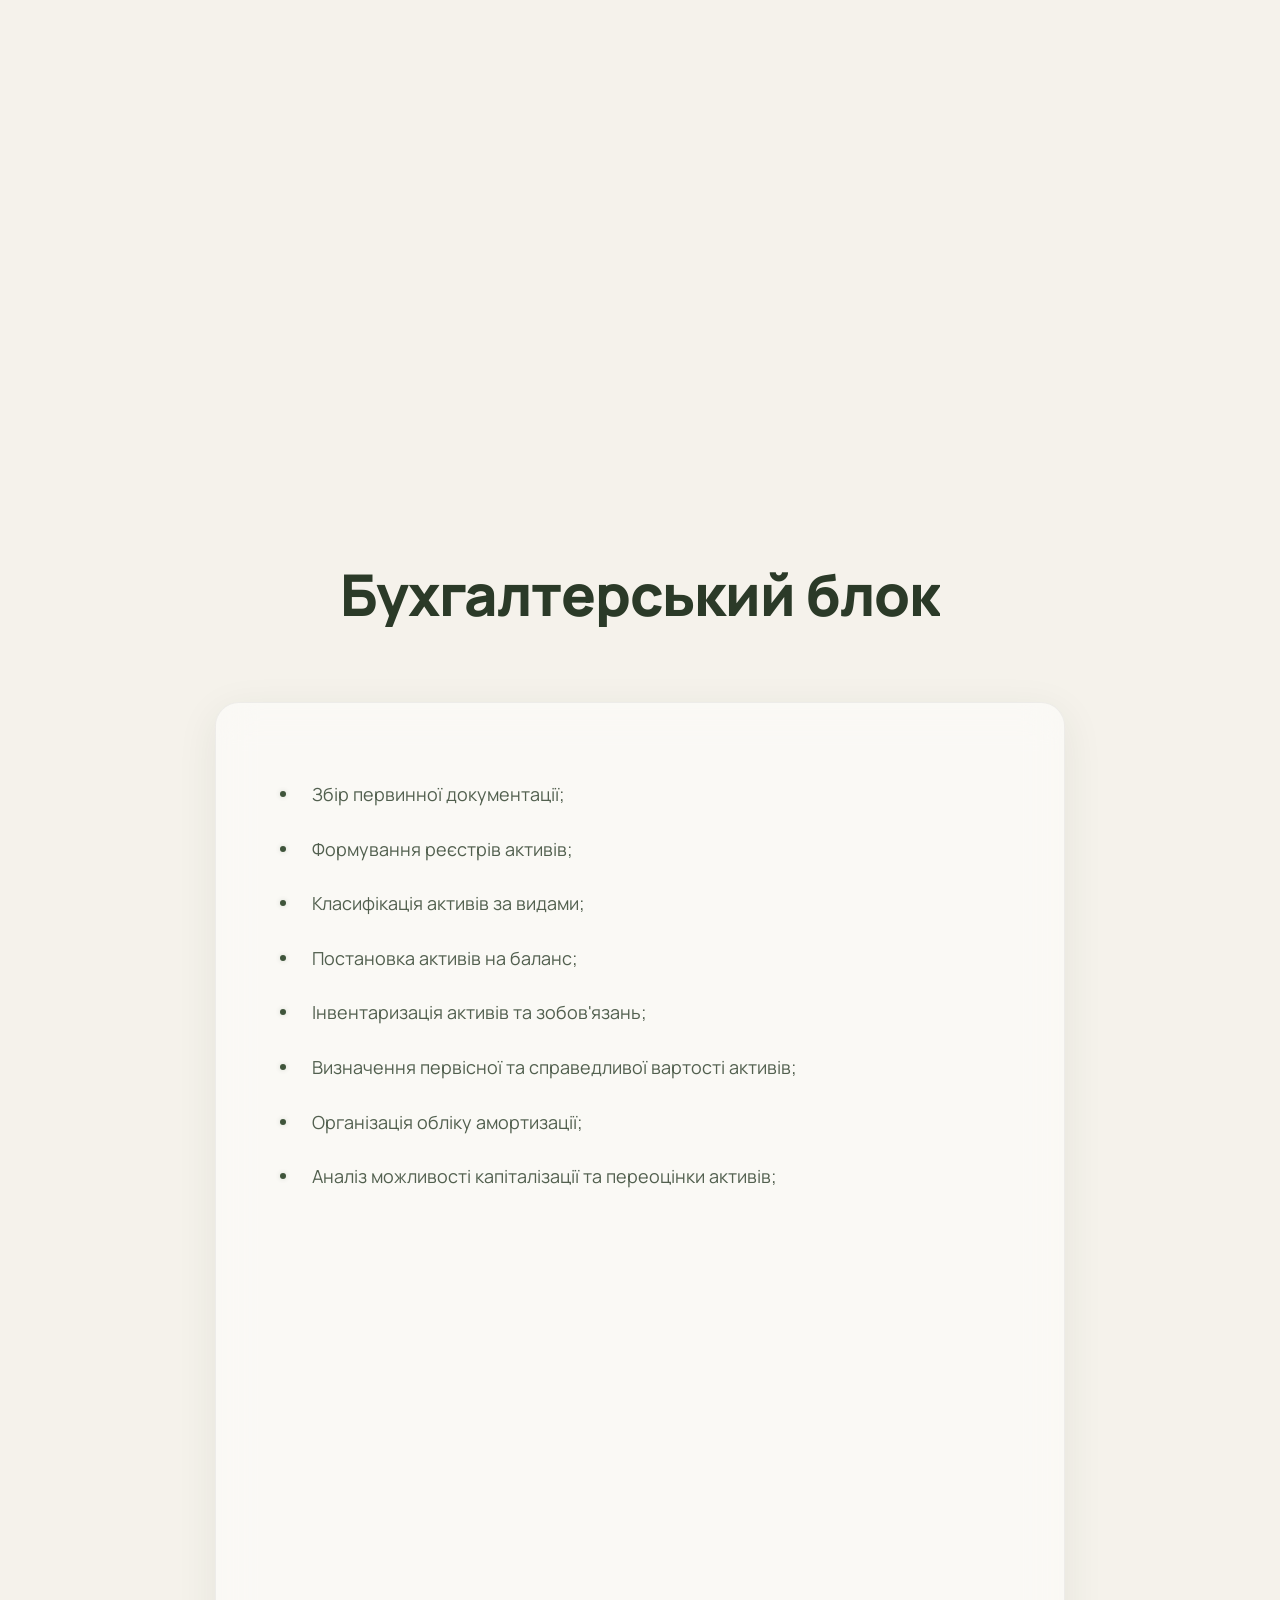
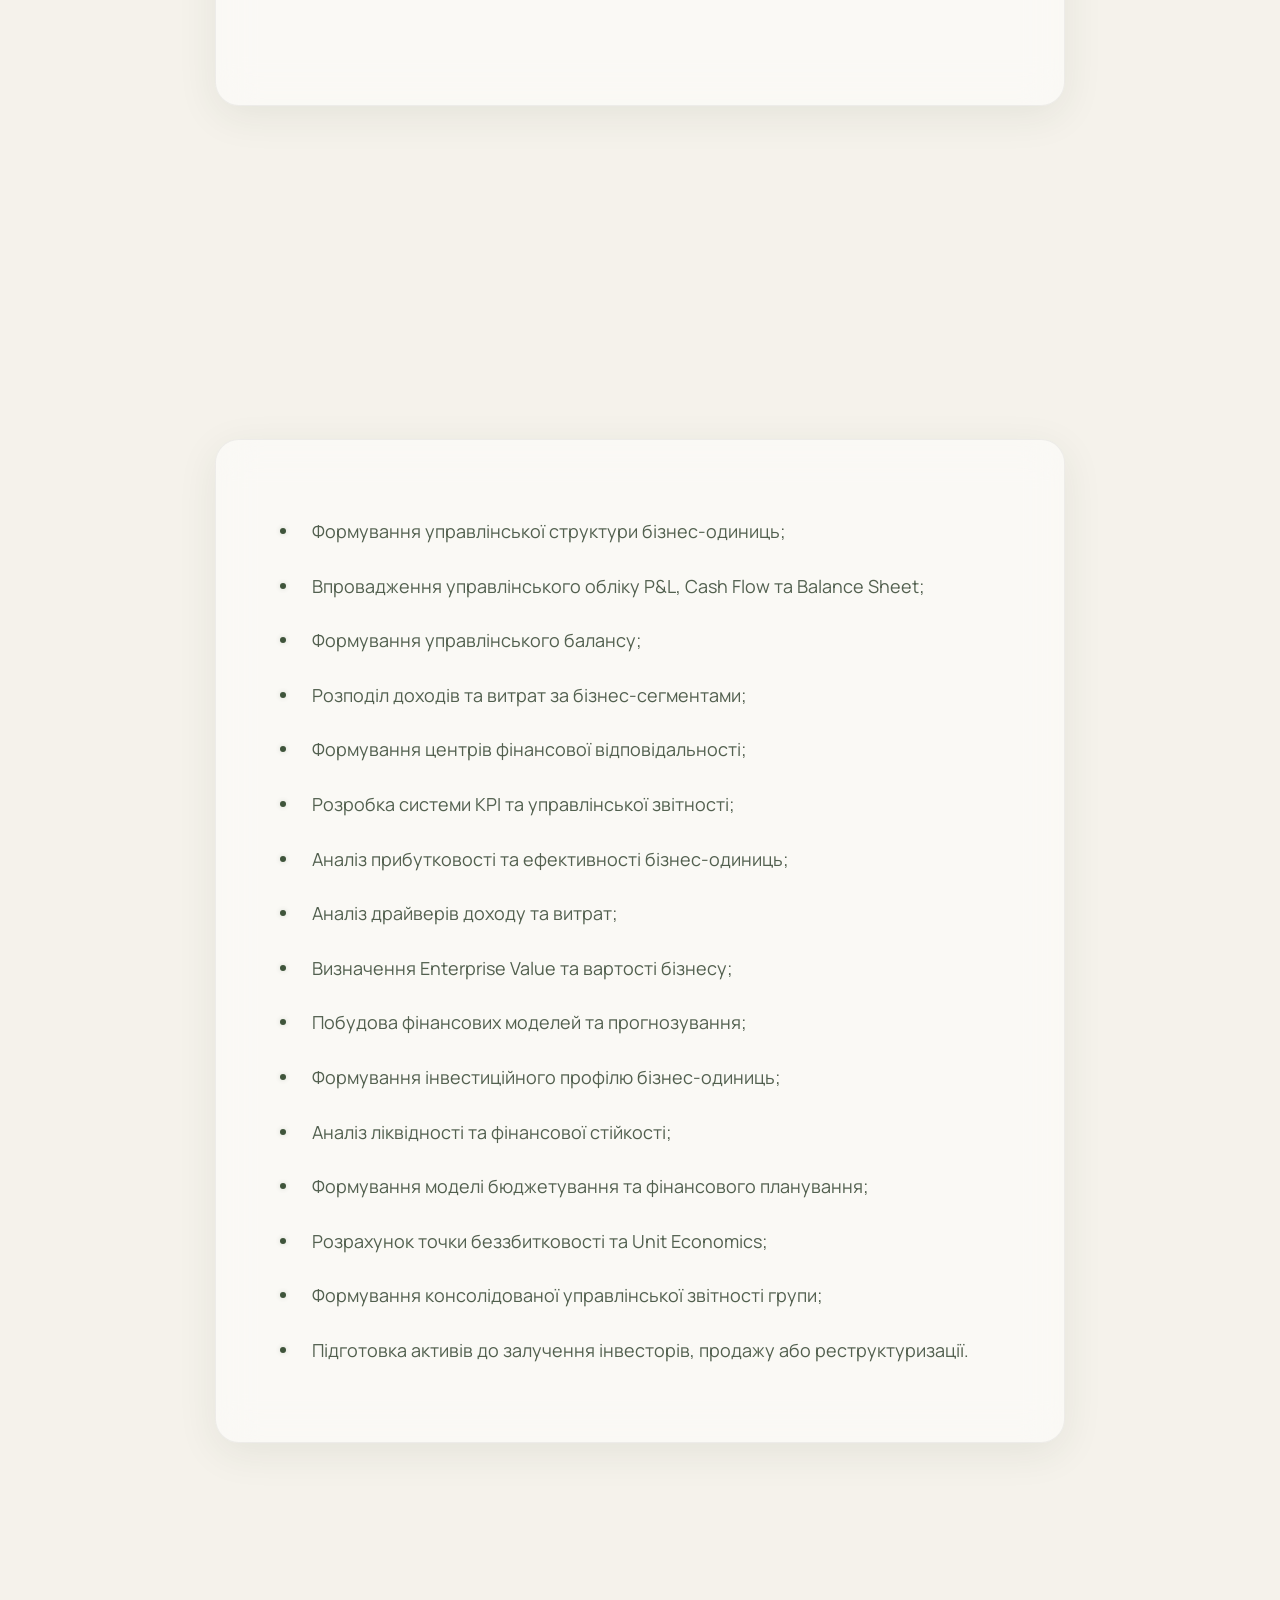
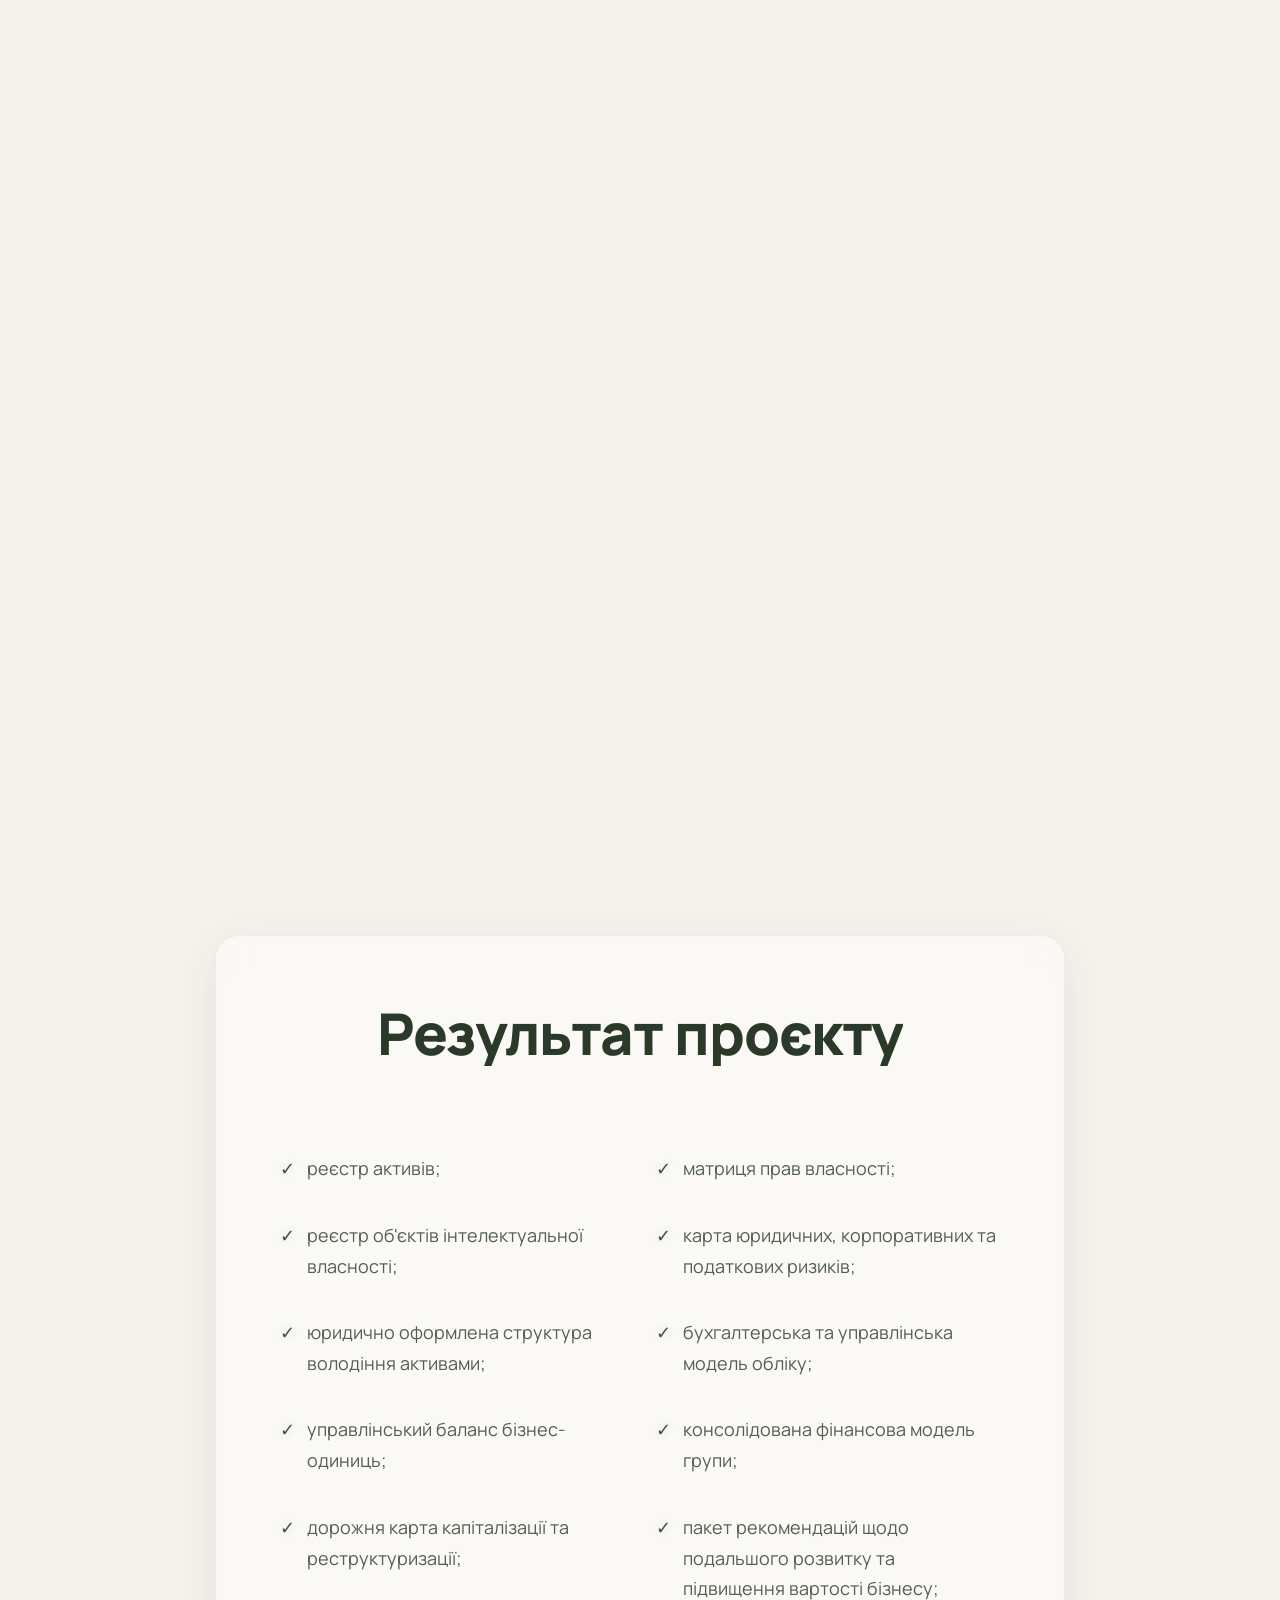
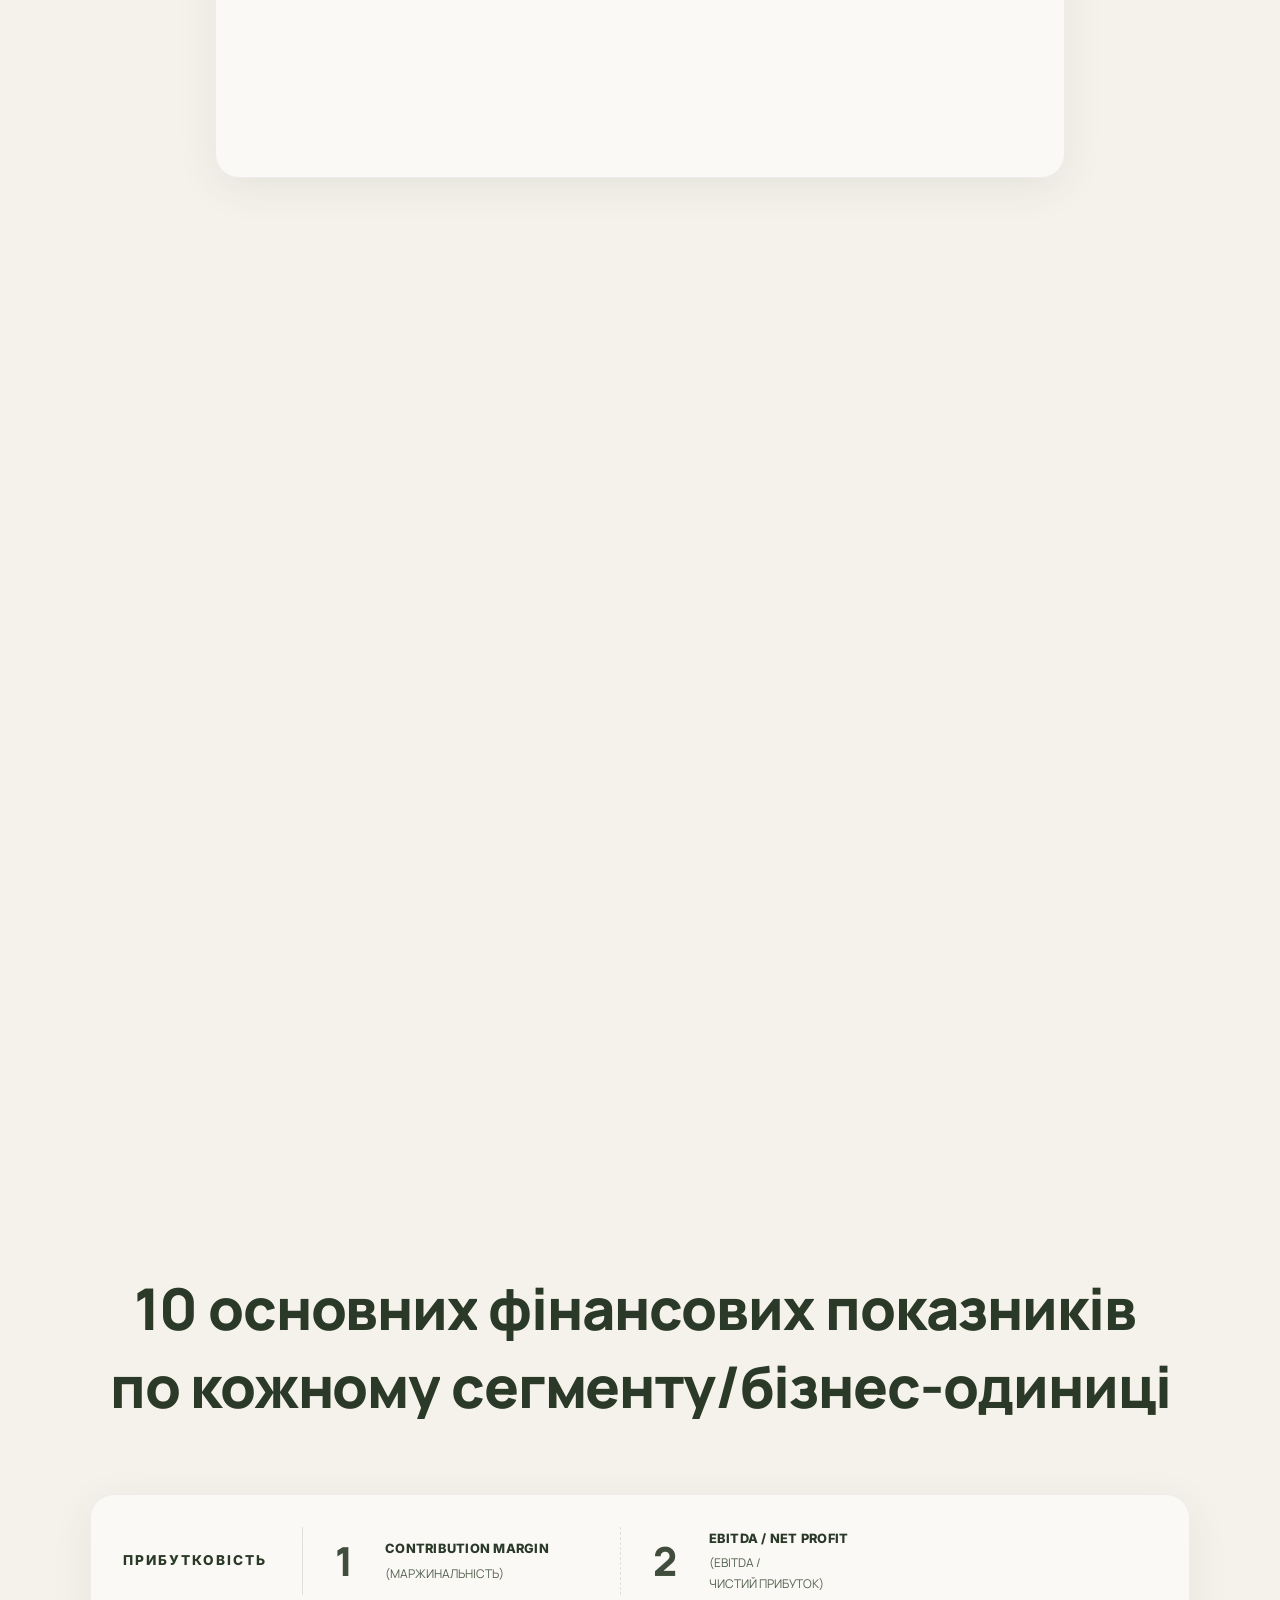
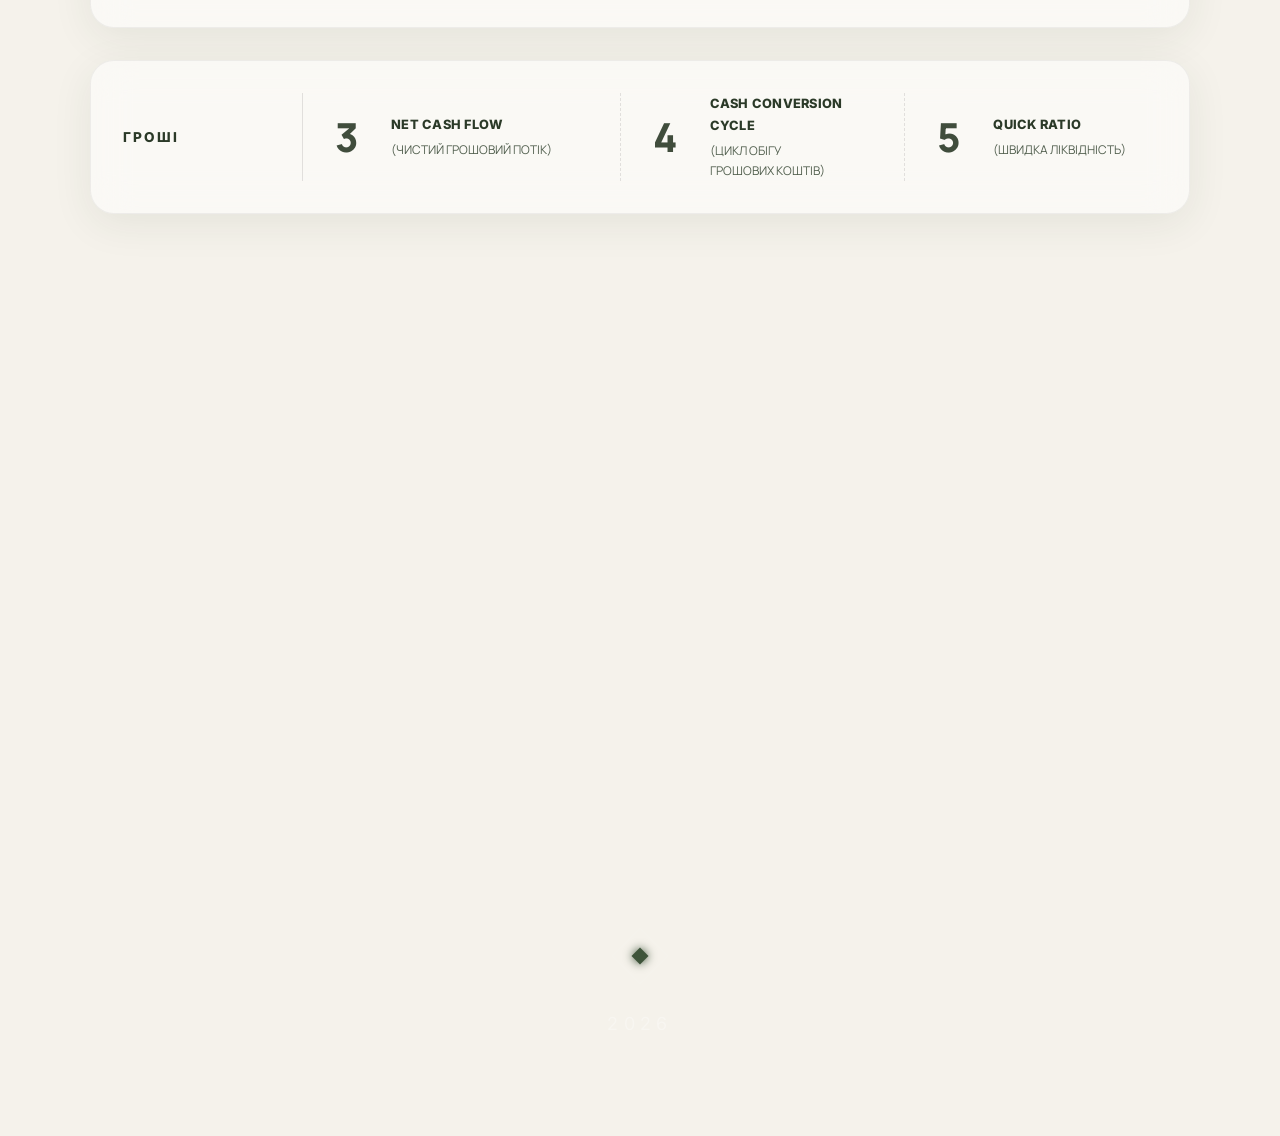
==== commit 1585e879: "Replace old subtitle with the new elegant text block" ====
--- a/site/index.html
+++ b/site/index.html
@@ -45,8 +45,7 @@
         <section id="slide-1" class="slide slide--hero">
             <div class="slide__inner">
                 <h1 class="hero__title split-text">Комплексна упаковка</h1>
-                <h2 class="hero__subtitle reveal-up">активів та бізнес-одиниць:<br>правове оформлення,<br>бухгалтерський та управлінський облік</h2>
-                <p class="hero__description reveal-up">"Комплексне структурування та капіталізація активів бізнес-одиниць" передбачає реалізацію чотирьох взаємоповʼязаних блоків: юридичного, бухгалтерського та податкового, управлінського, а також блоку оцінки та капіталізації активів.</p>
+                <p class="hero__description reveal-up">«Комплексне структурування та капіталізація активів бізнес-одиниць» передбачає реалізацію чотирьох взаємоповʼязаних блоків: юридичного, бухгалтерського та податкового, управлінського, а також блоку оцінки та капіталізації активів.</p>
             </div>
         </section>
 
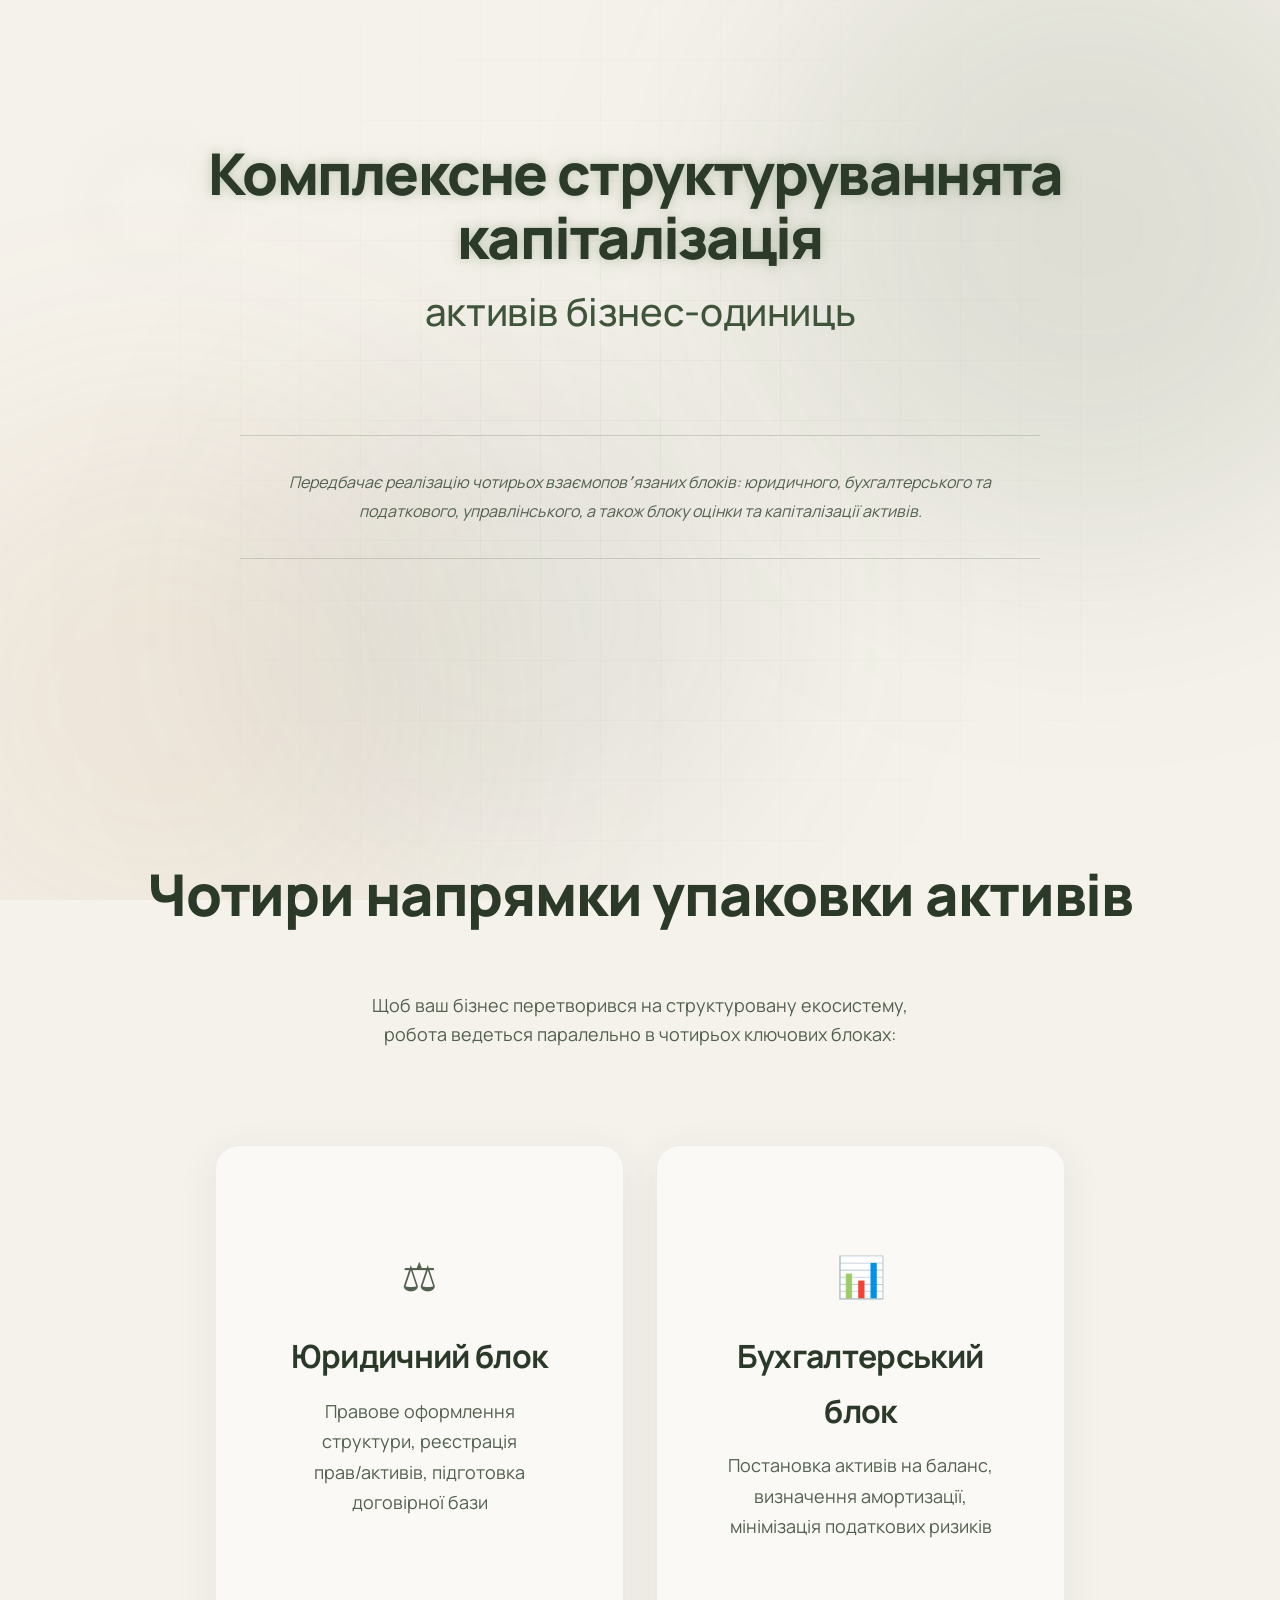
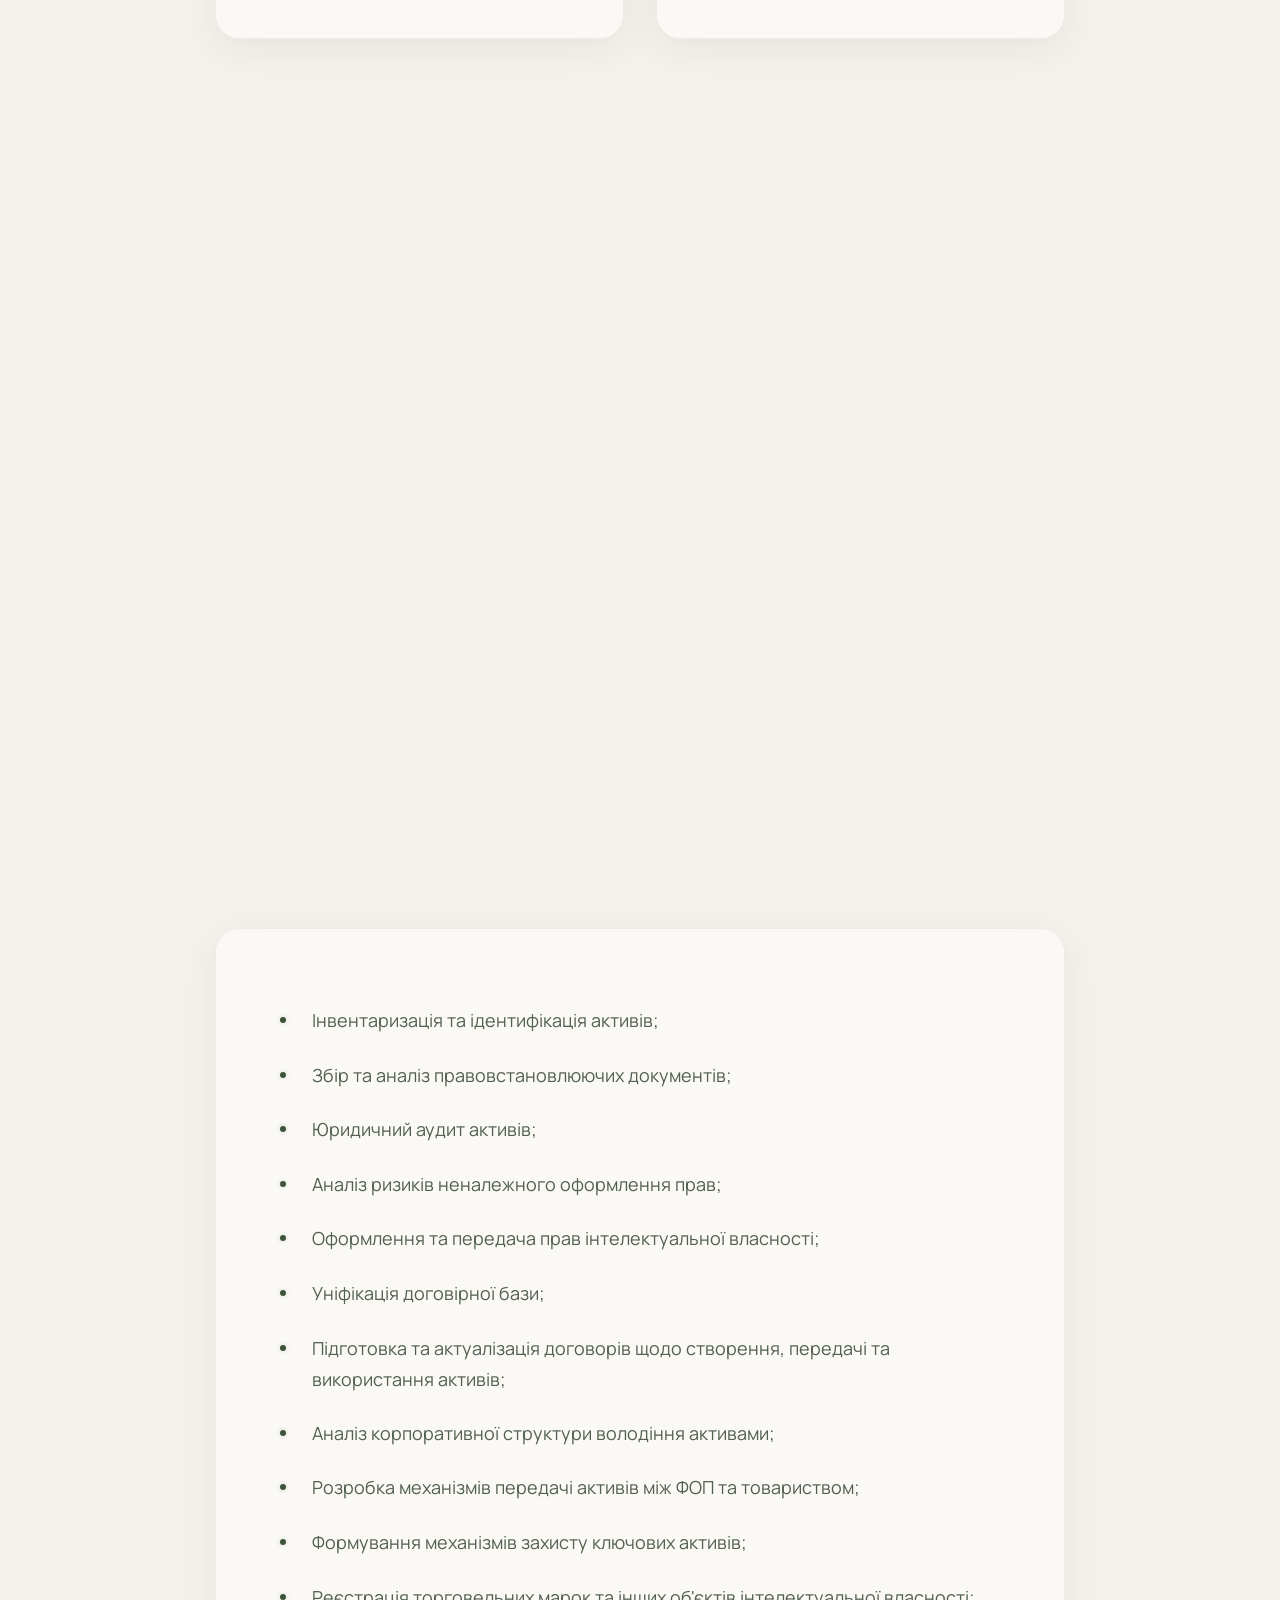
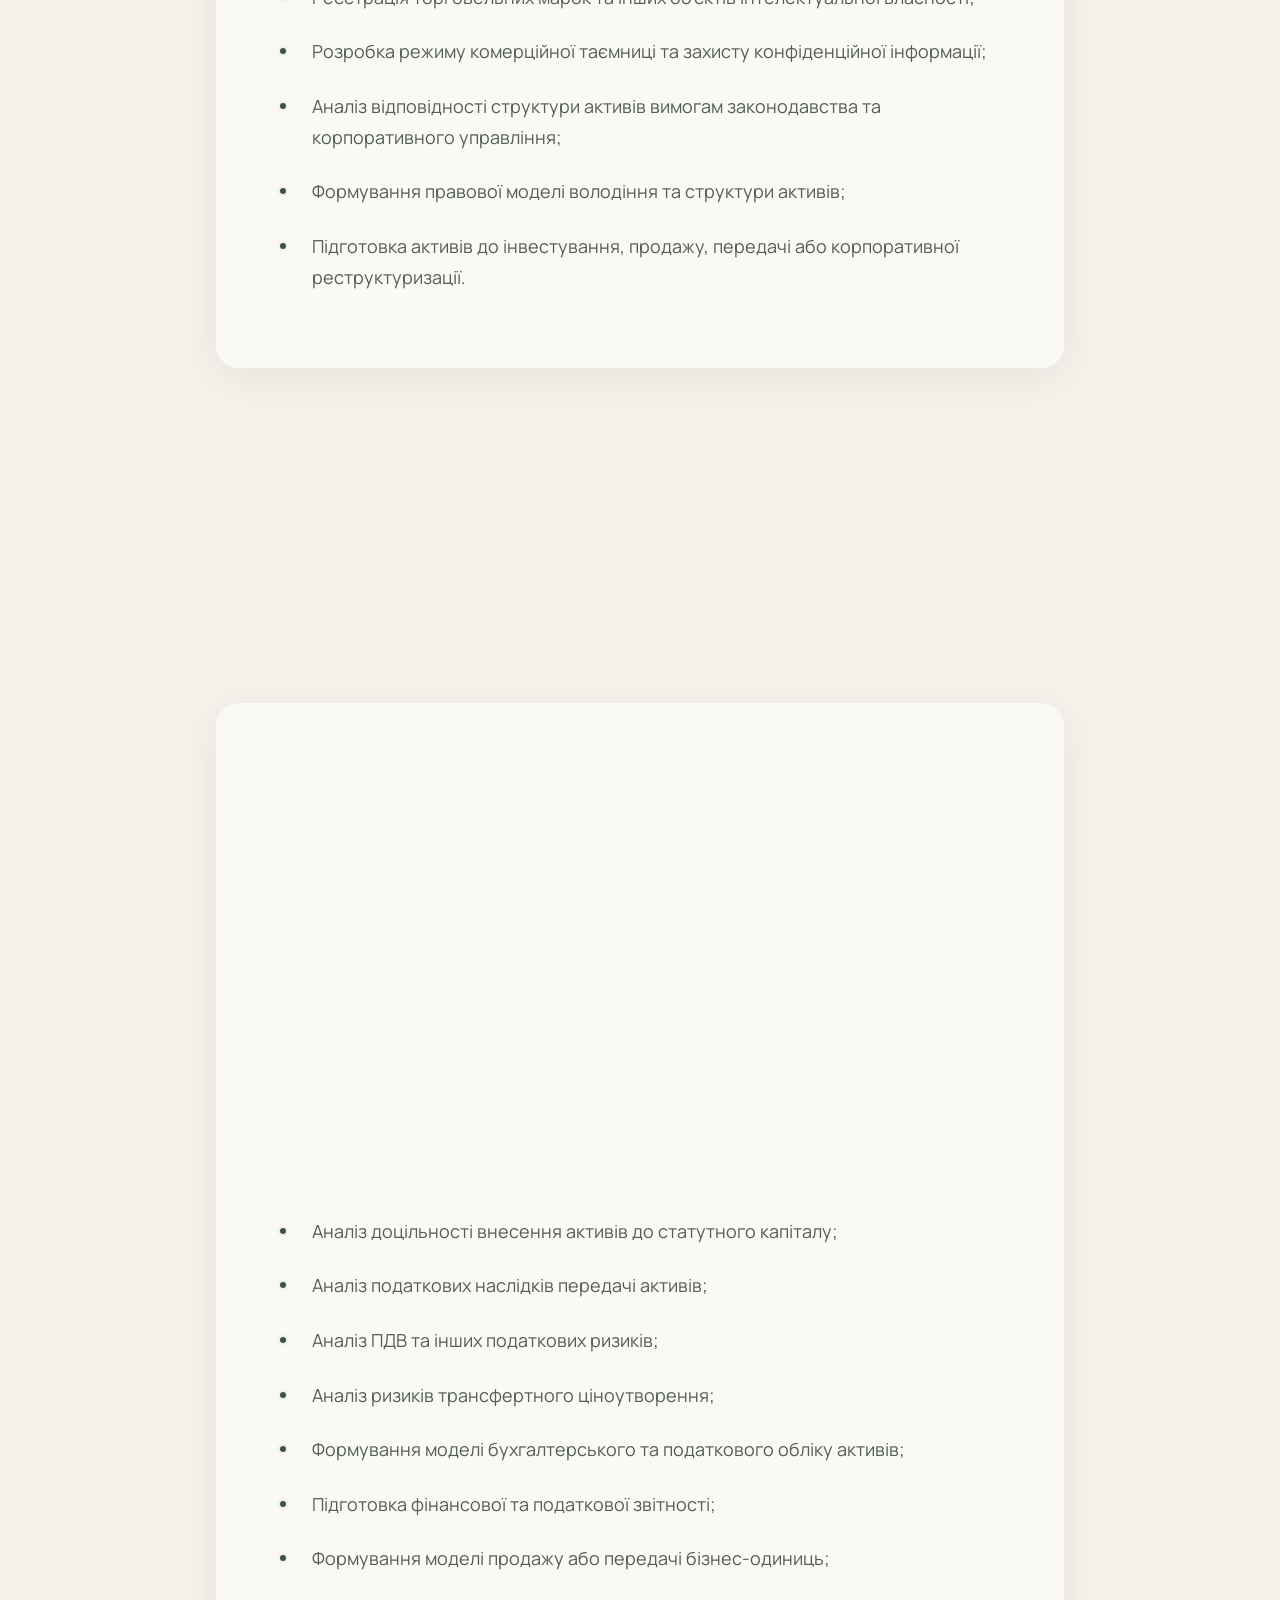
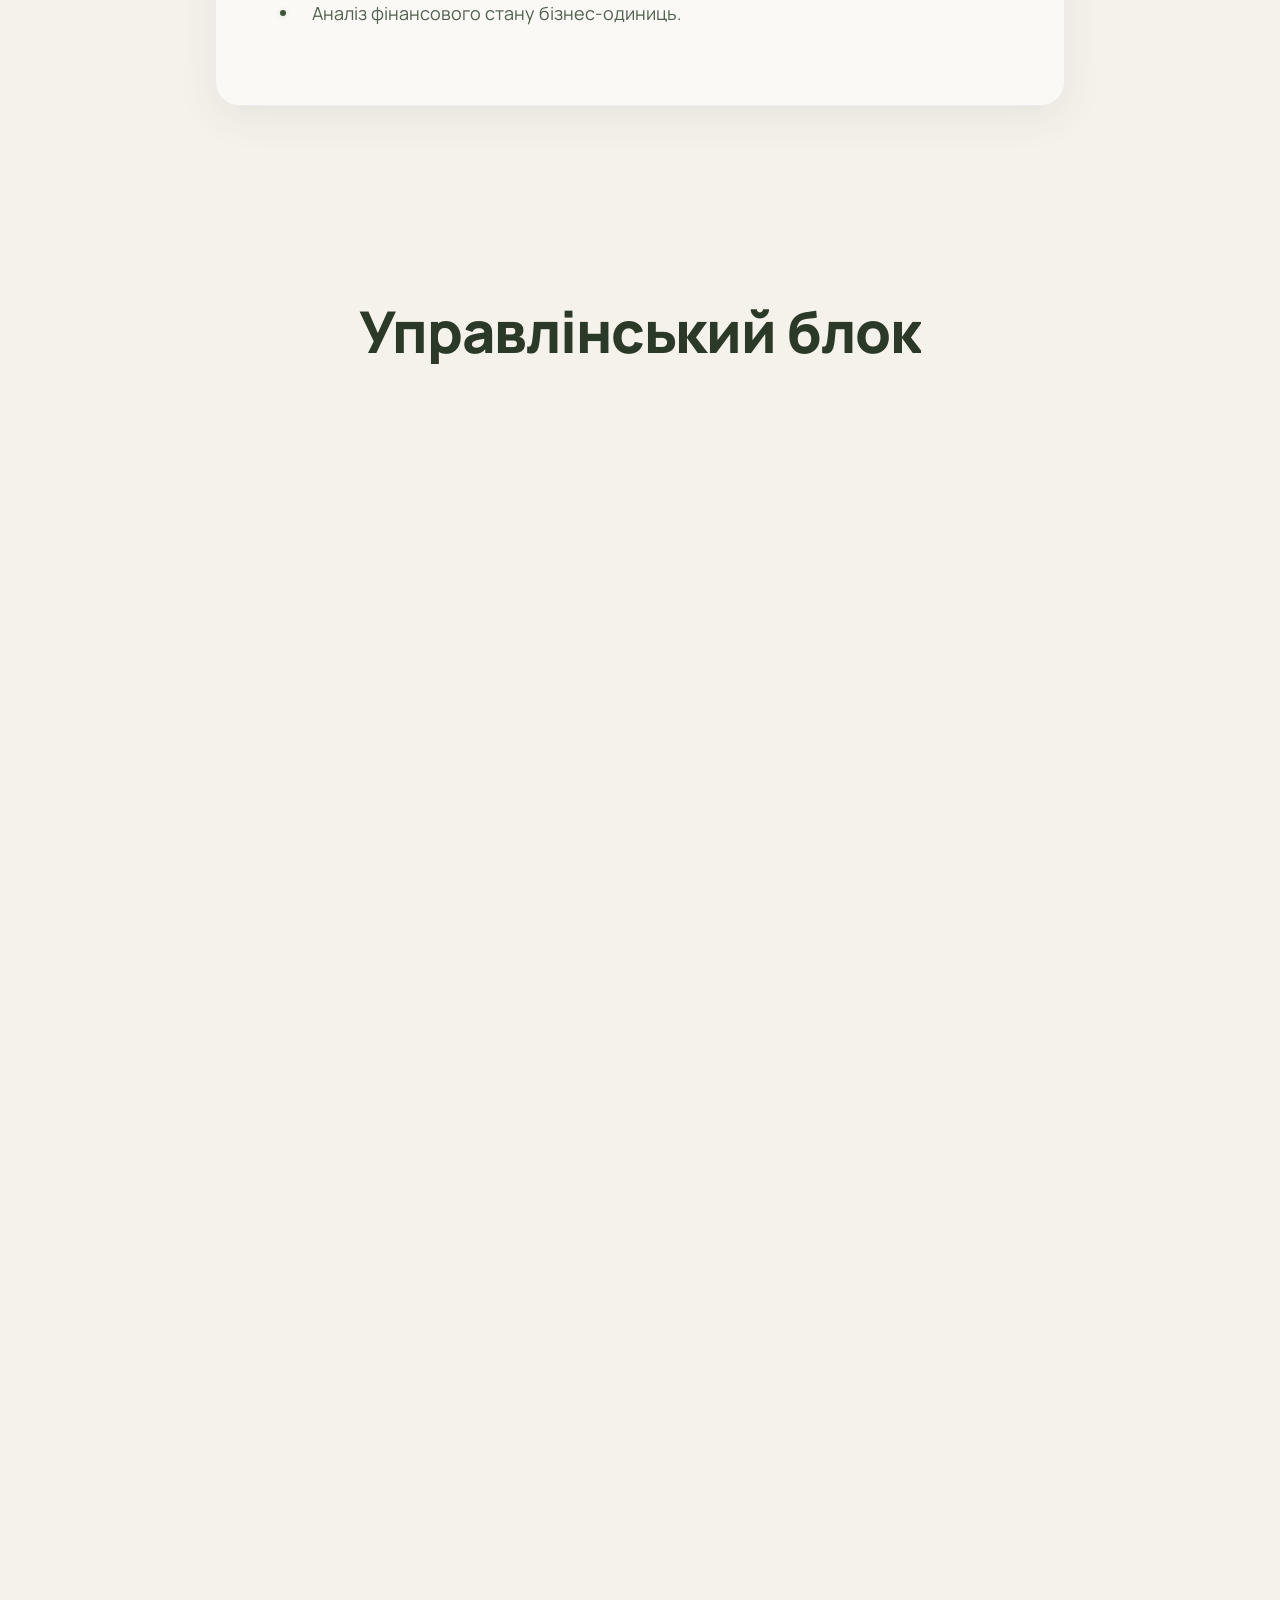
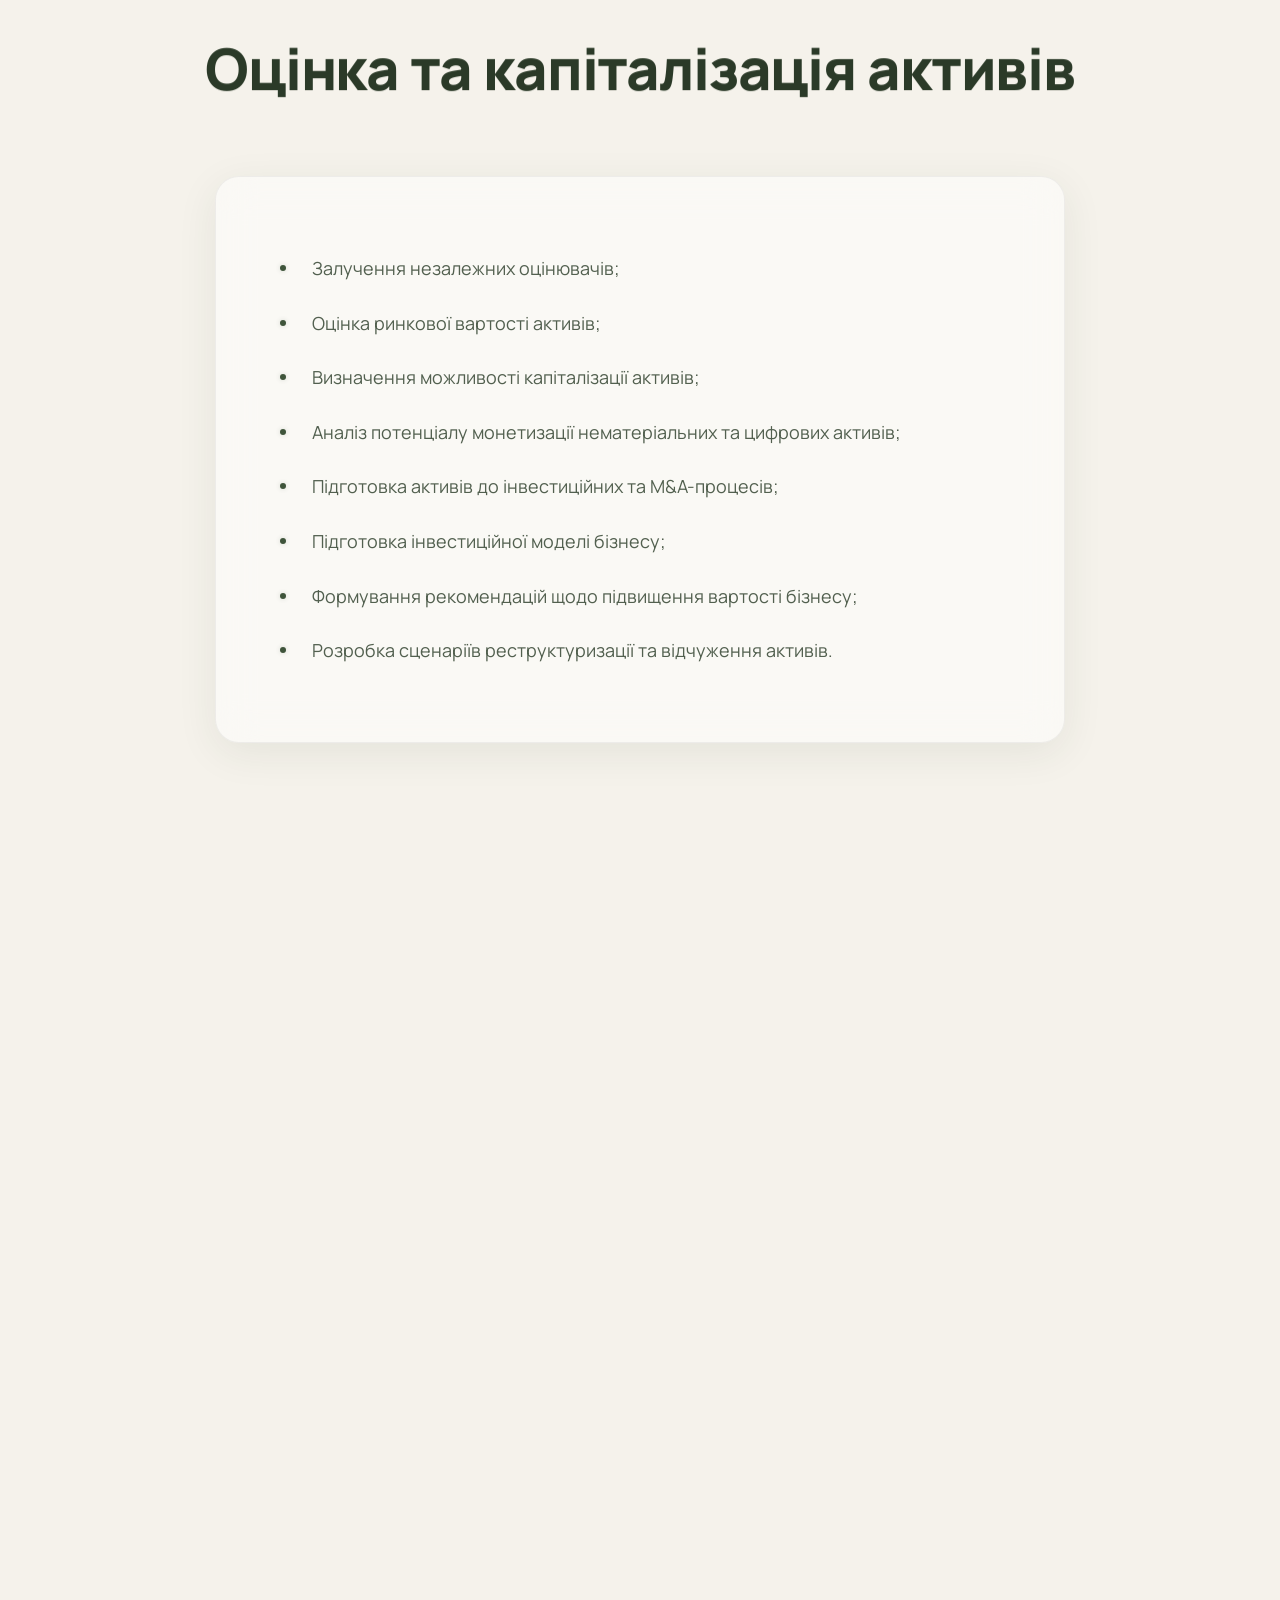
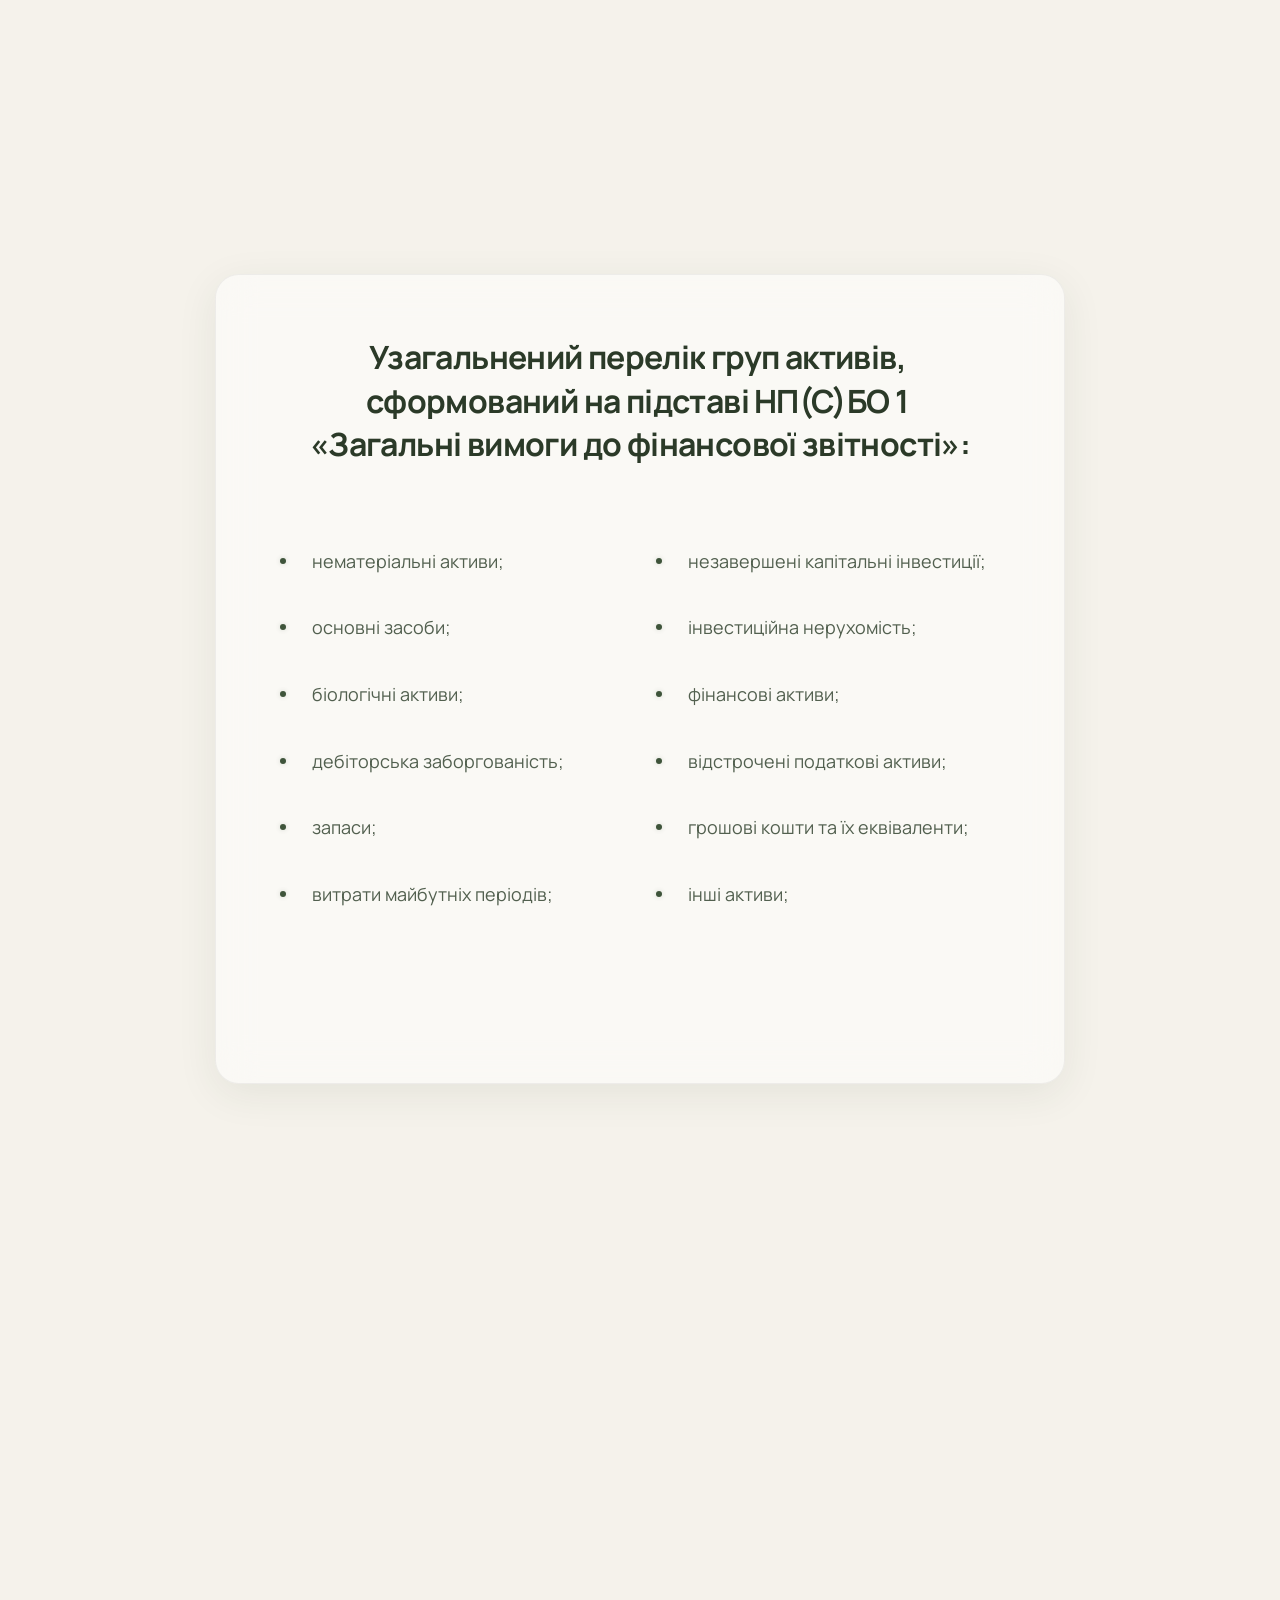
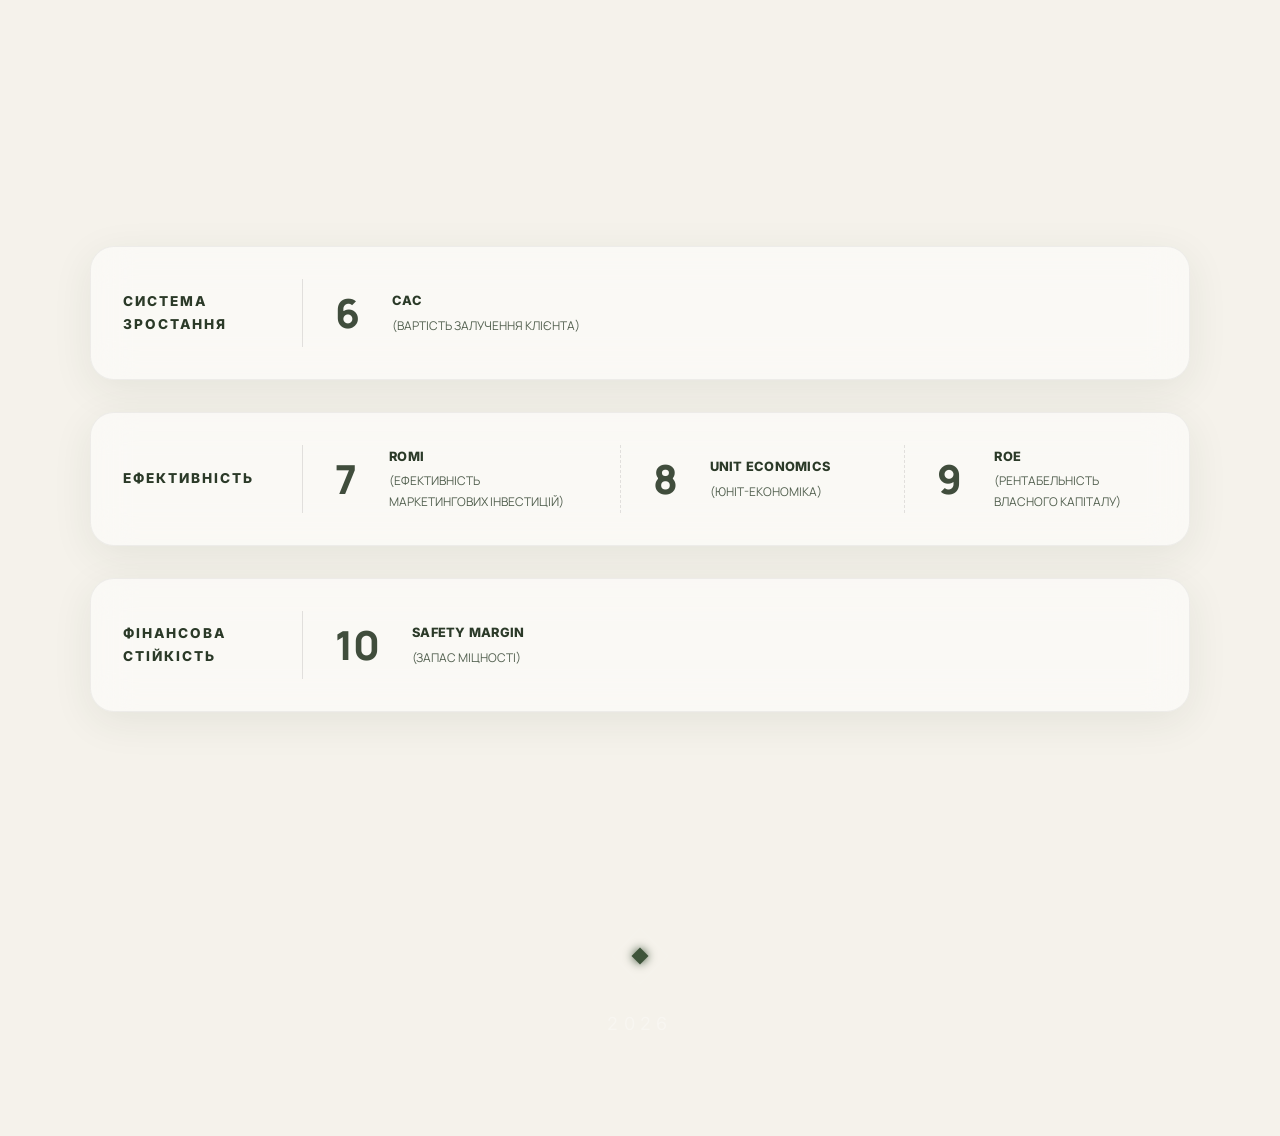
==== commit a5bdb0fa: "Redistribute hero text beautifully into title, subtitle and description" ====
--- a/site/index.html
+++ b/site/index.html
@@ -44,8 +44,9 @@
         <!-- ==================== СЛАЙД 1: HERO ==================== -->
         <section id="slide-1" class="slide slide--hero">
             <div class="slide__inner">
-                <h1 class="hero__title split-text">Комплексна упаковка</h1>
-                <p class="hero__description reveal-up">«Комплексне структурування та капіталізація активів бізнес-одиниць» передбачає реалізацію чотирьох взаємоповʼязаних блоків: юридичного, бухгалтерського та податкового, управлінського, а також блоку оцінки та капіталізації активів.</p>
+                <h1 class="hero__title split-text">Комплексне структурування<br>та капіталізація</h1>
+                <h2 class="hero__subtitle reveal-up" style="margin-top: -1rem; margin-bottom: var(--space-xl); color: var(--color-accent); font-size: clamp(1.5rem, 3vw, 2.5rem);">активів бізнес-одиниць</h2>
+                <p class="hero__description reveal-up">Передбачає реалізацію чотирьох взаємоповʼязаних блоків: юридичного, бухгалтерського та податкового, управлінського, а також блоку оцінки та капіталізації активів.</p>
             </div>
         </section>
 
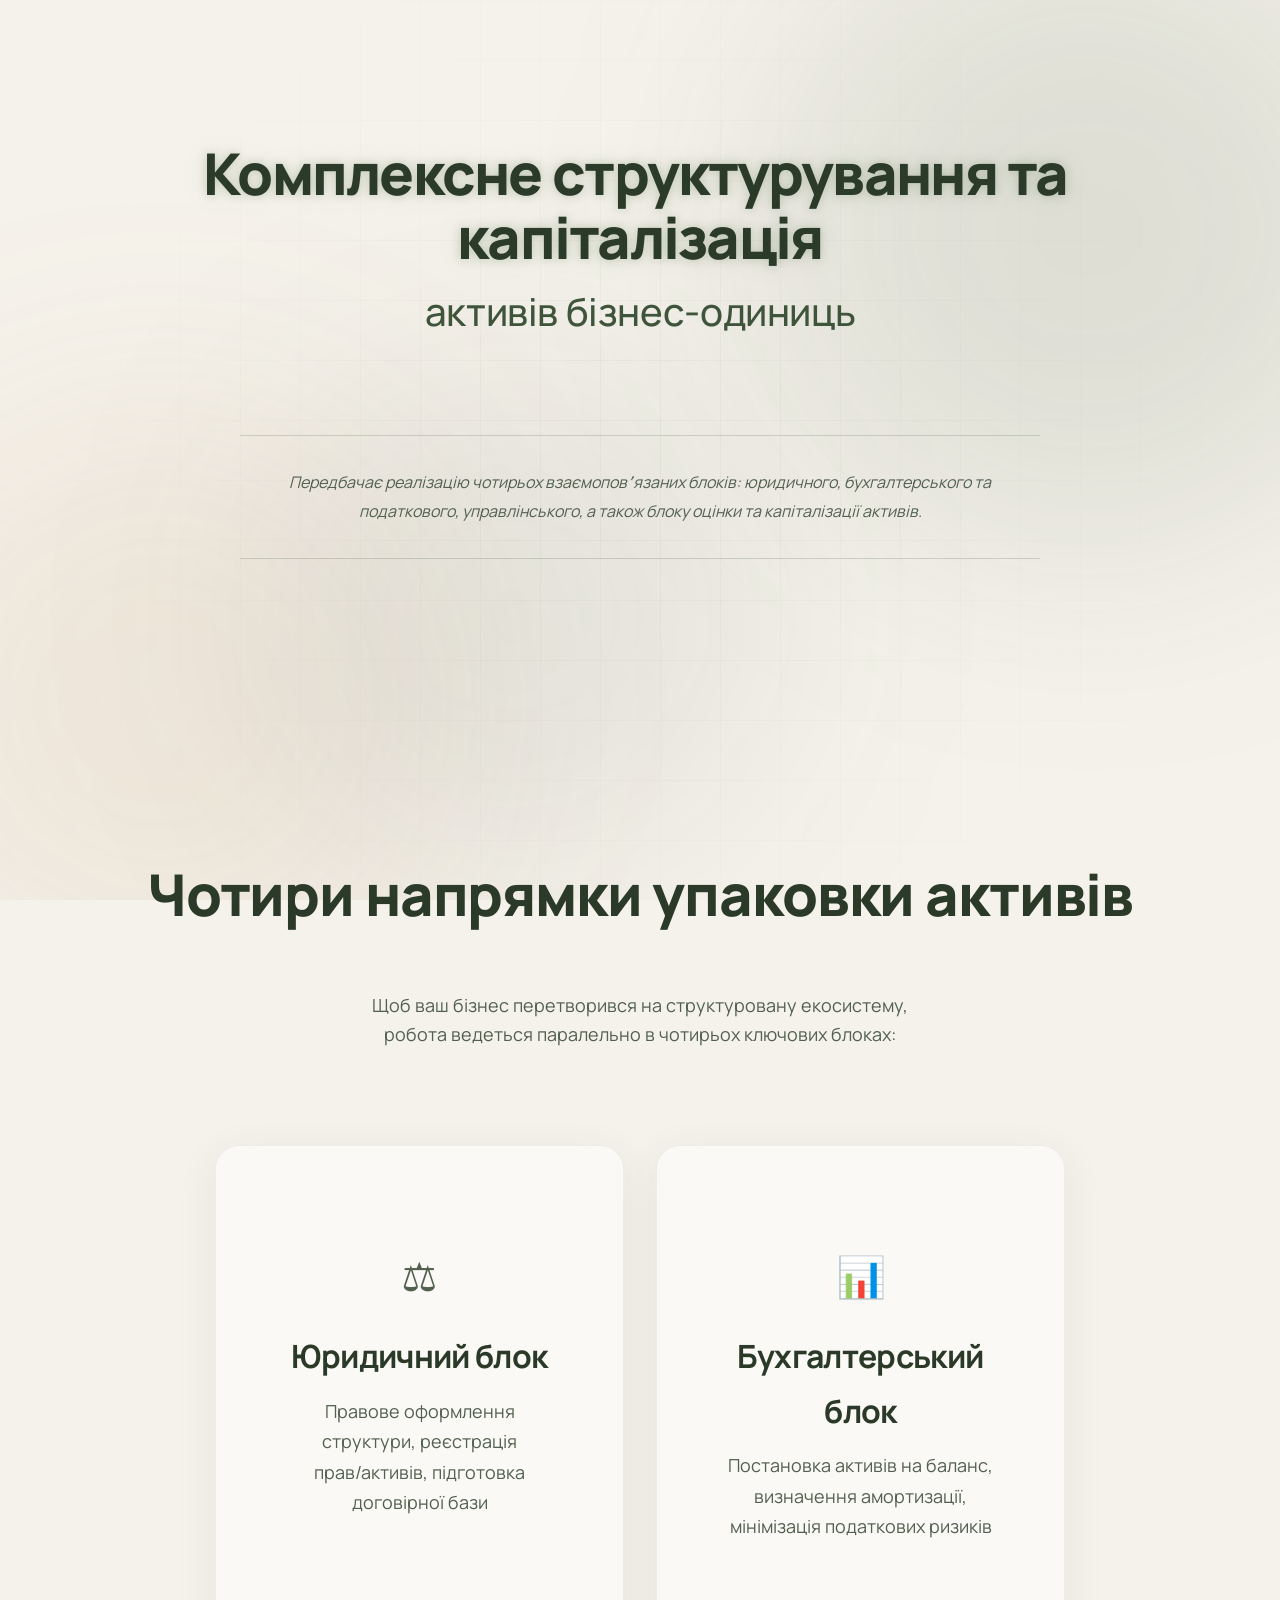
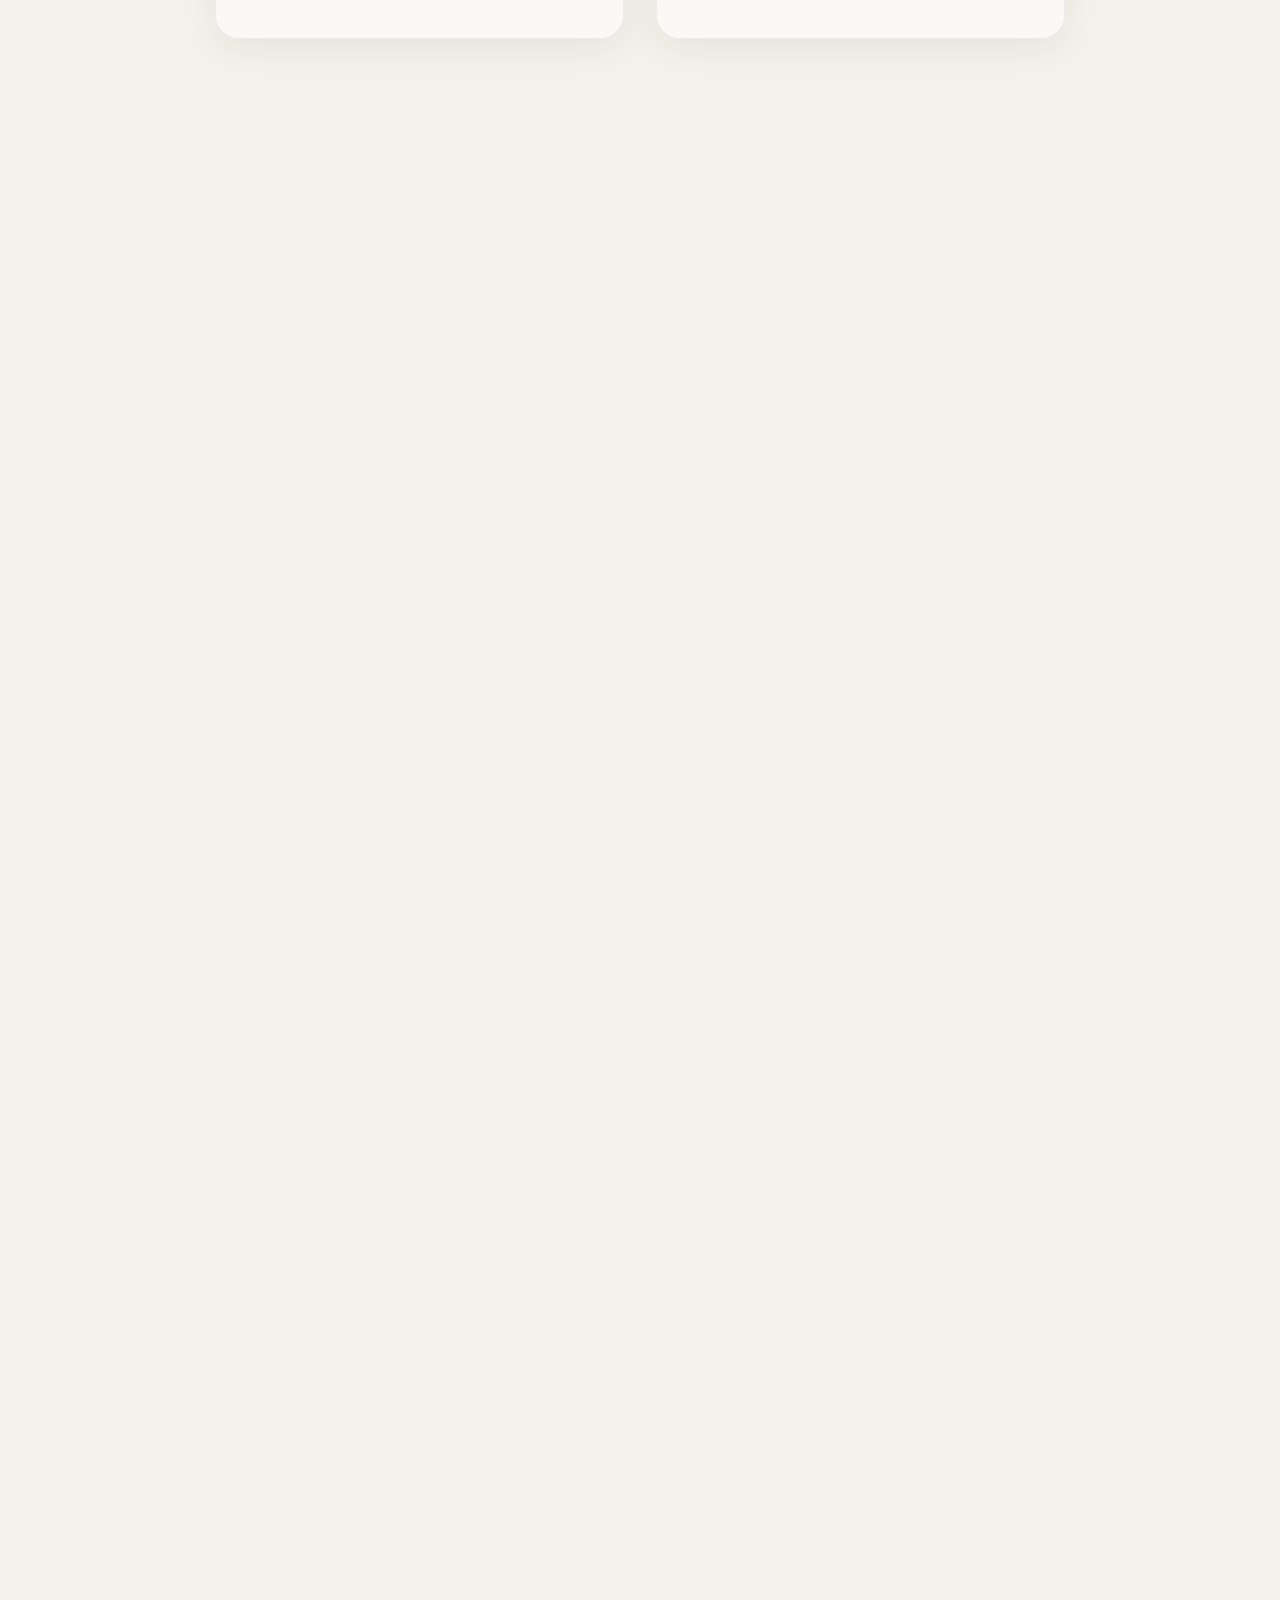
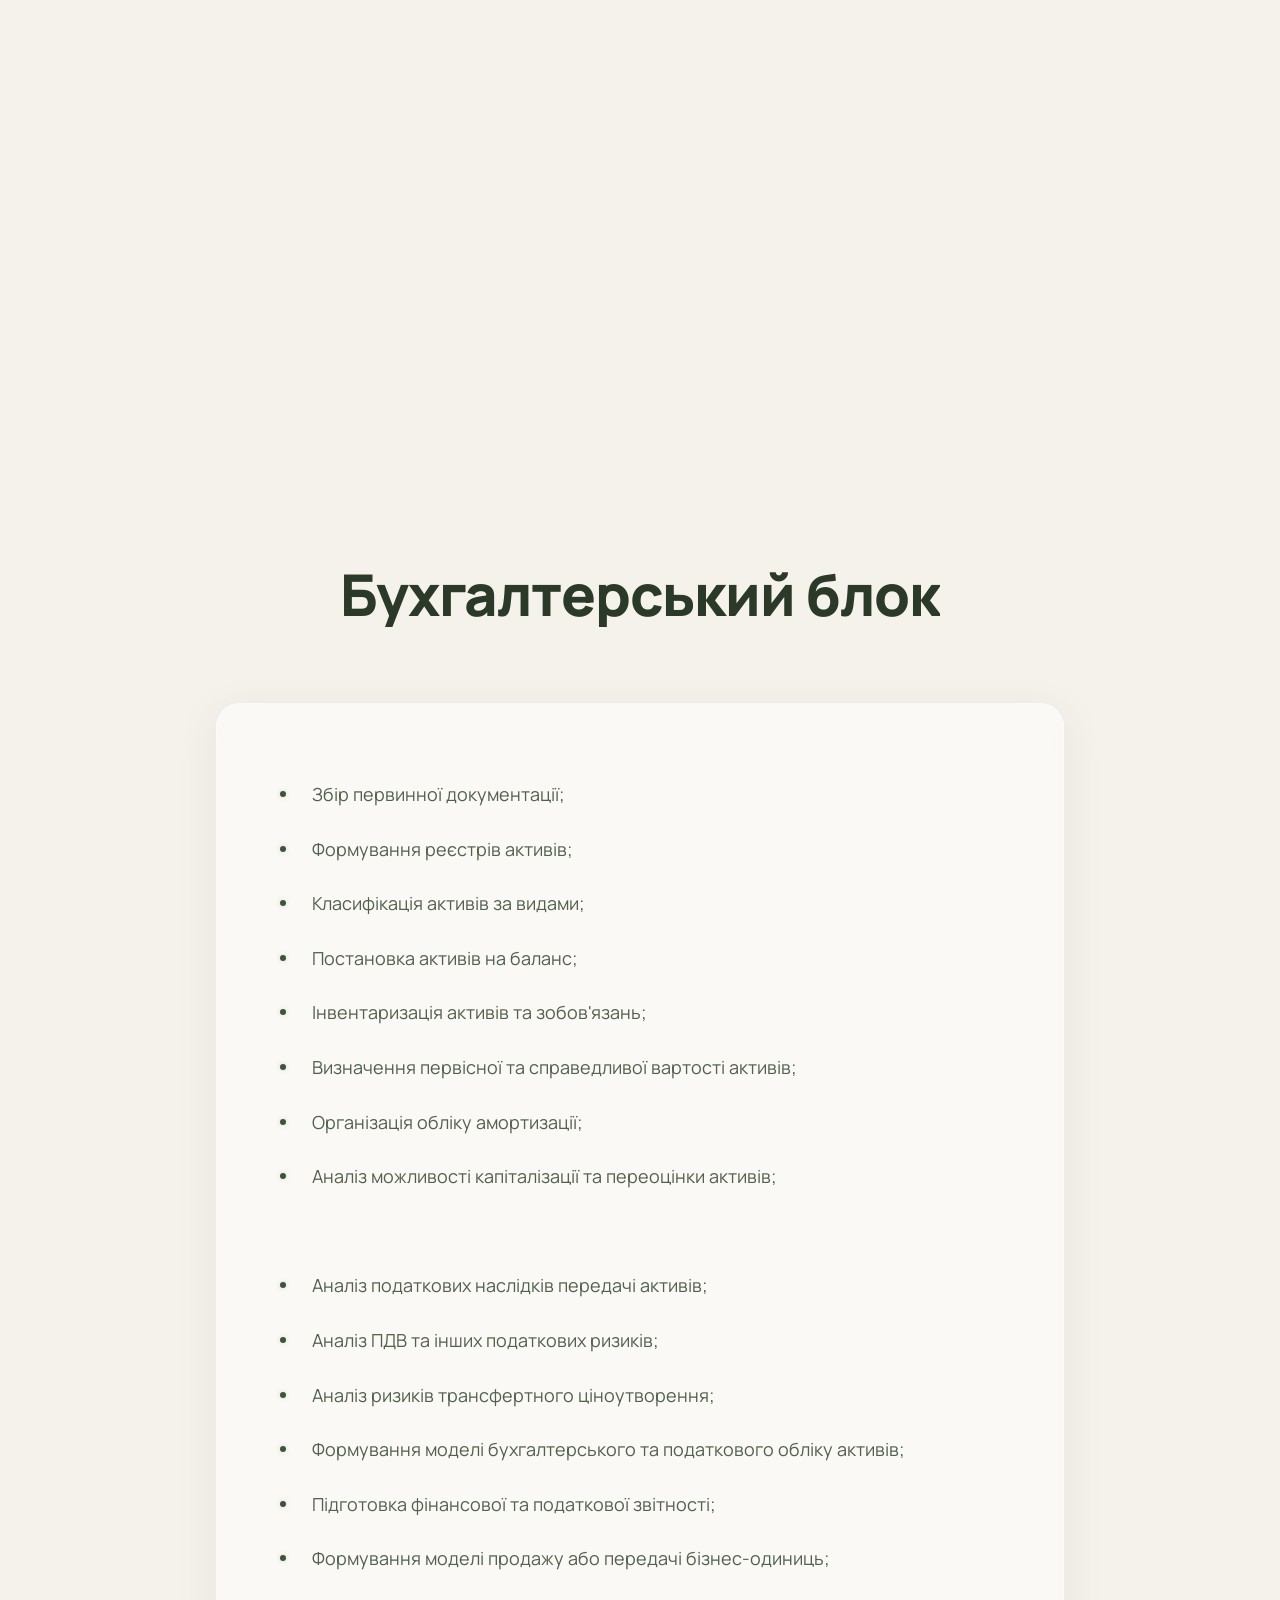
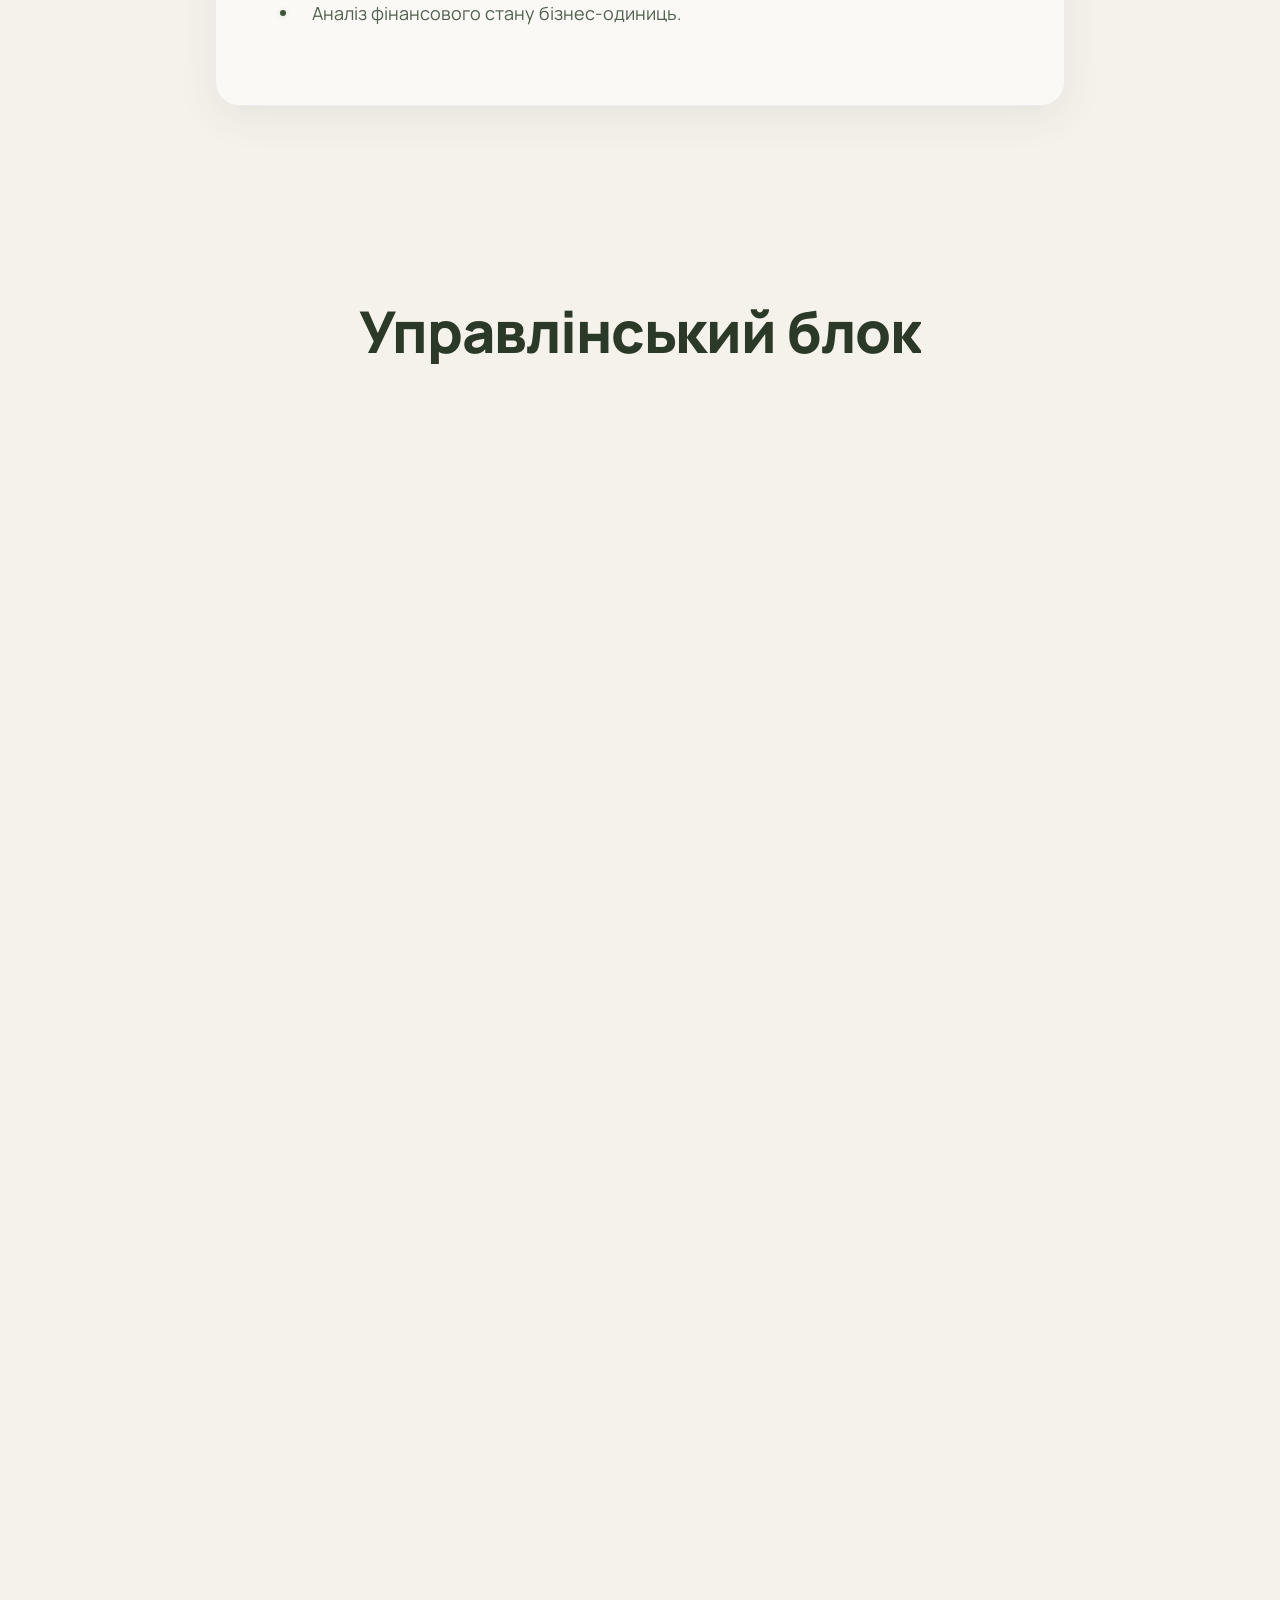
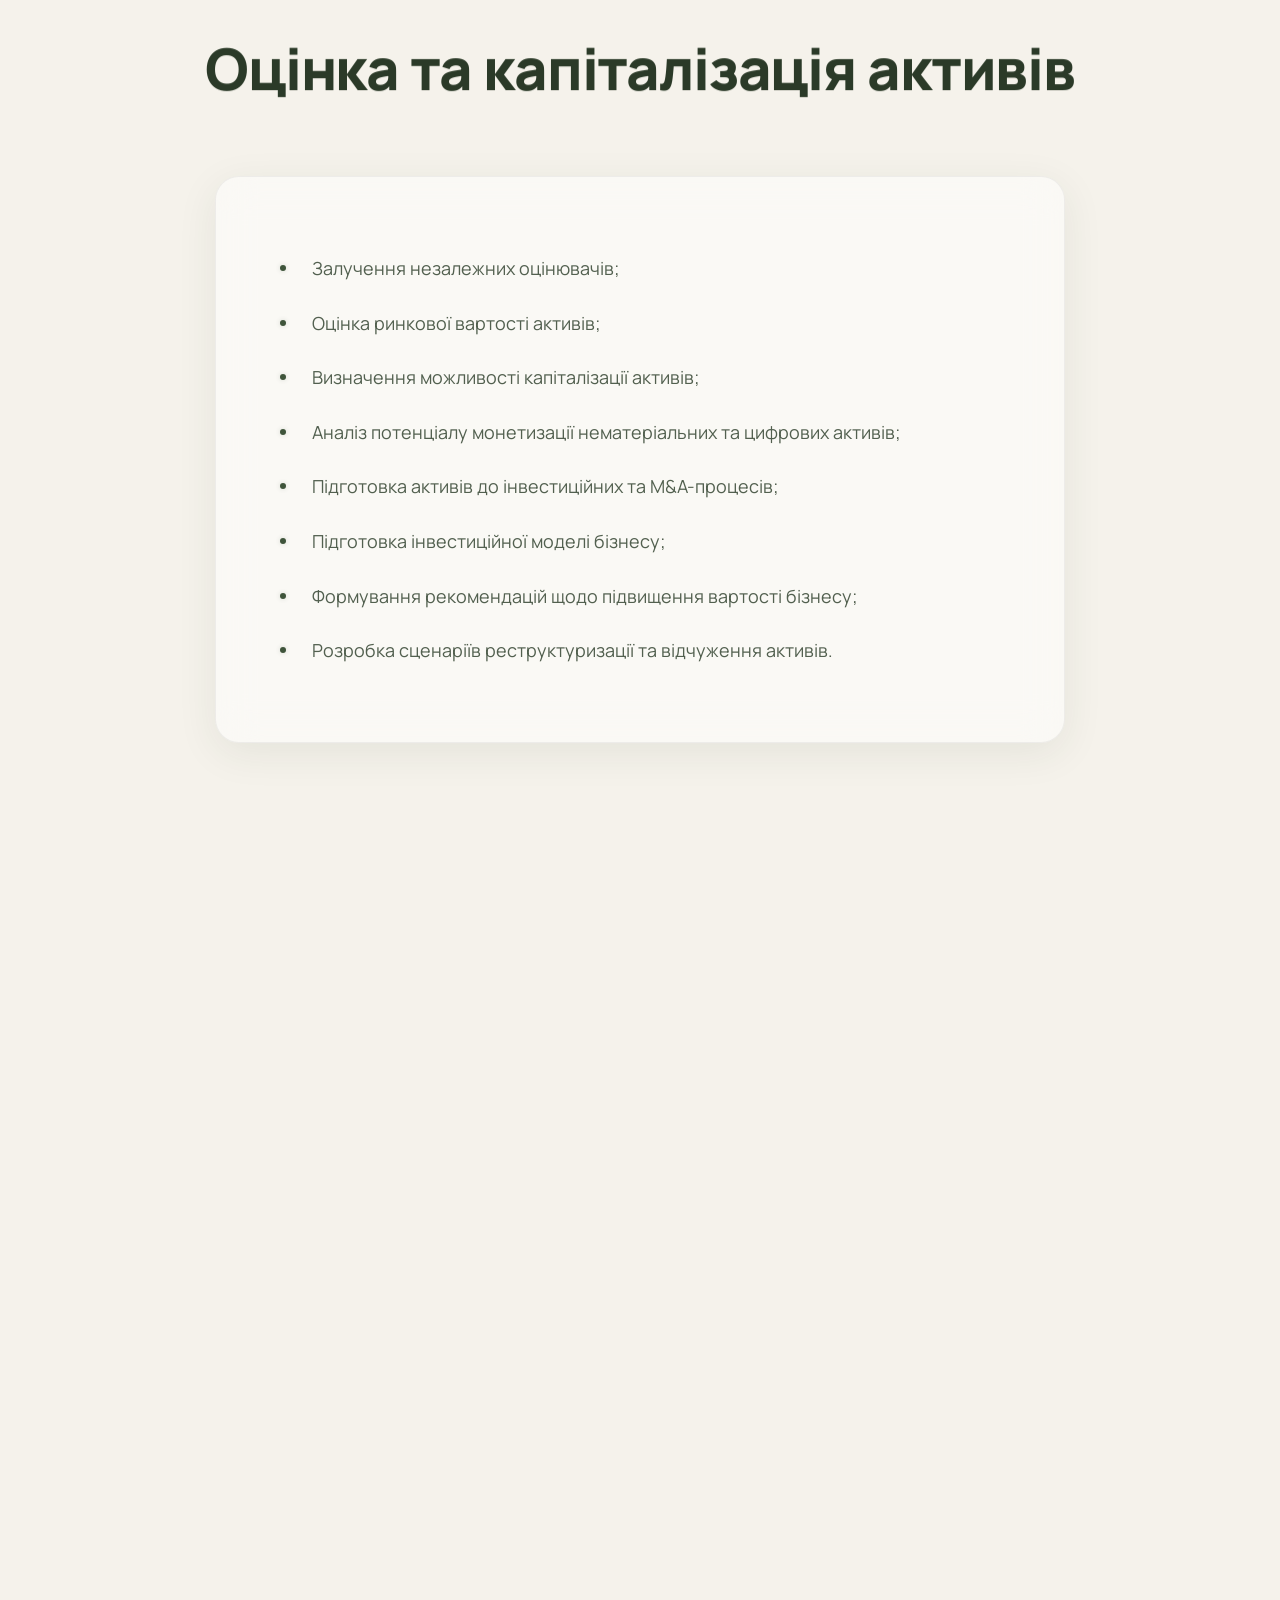
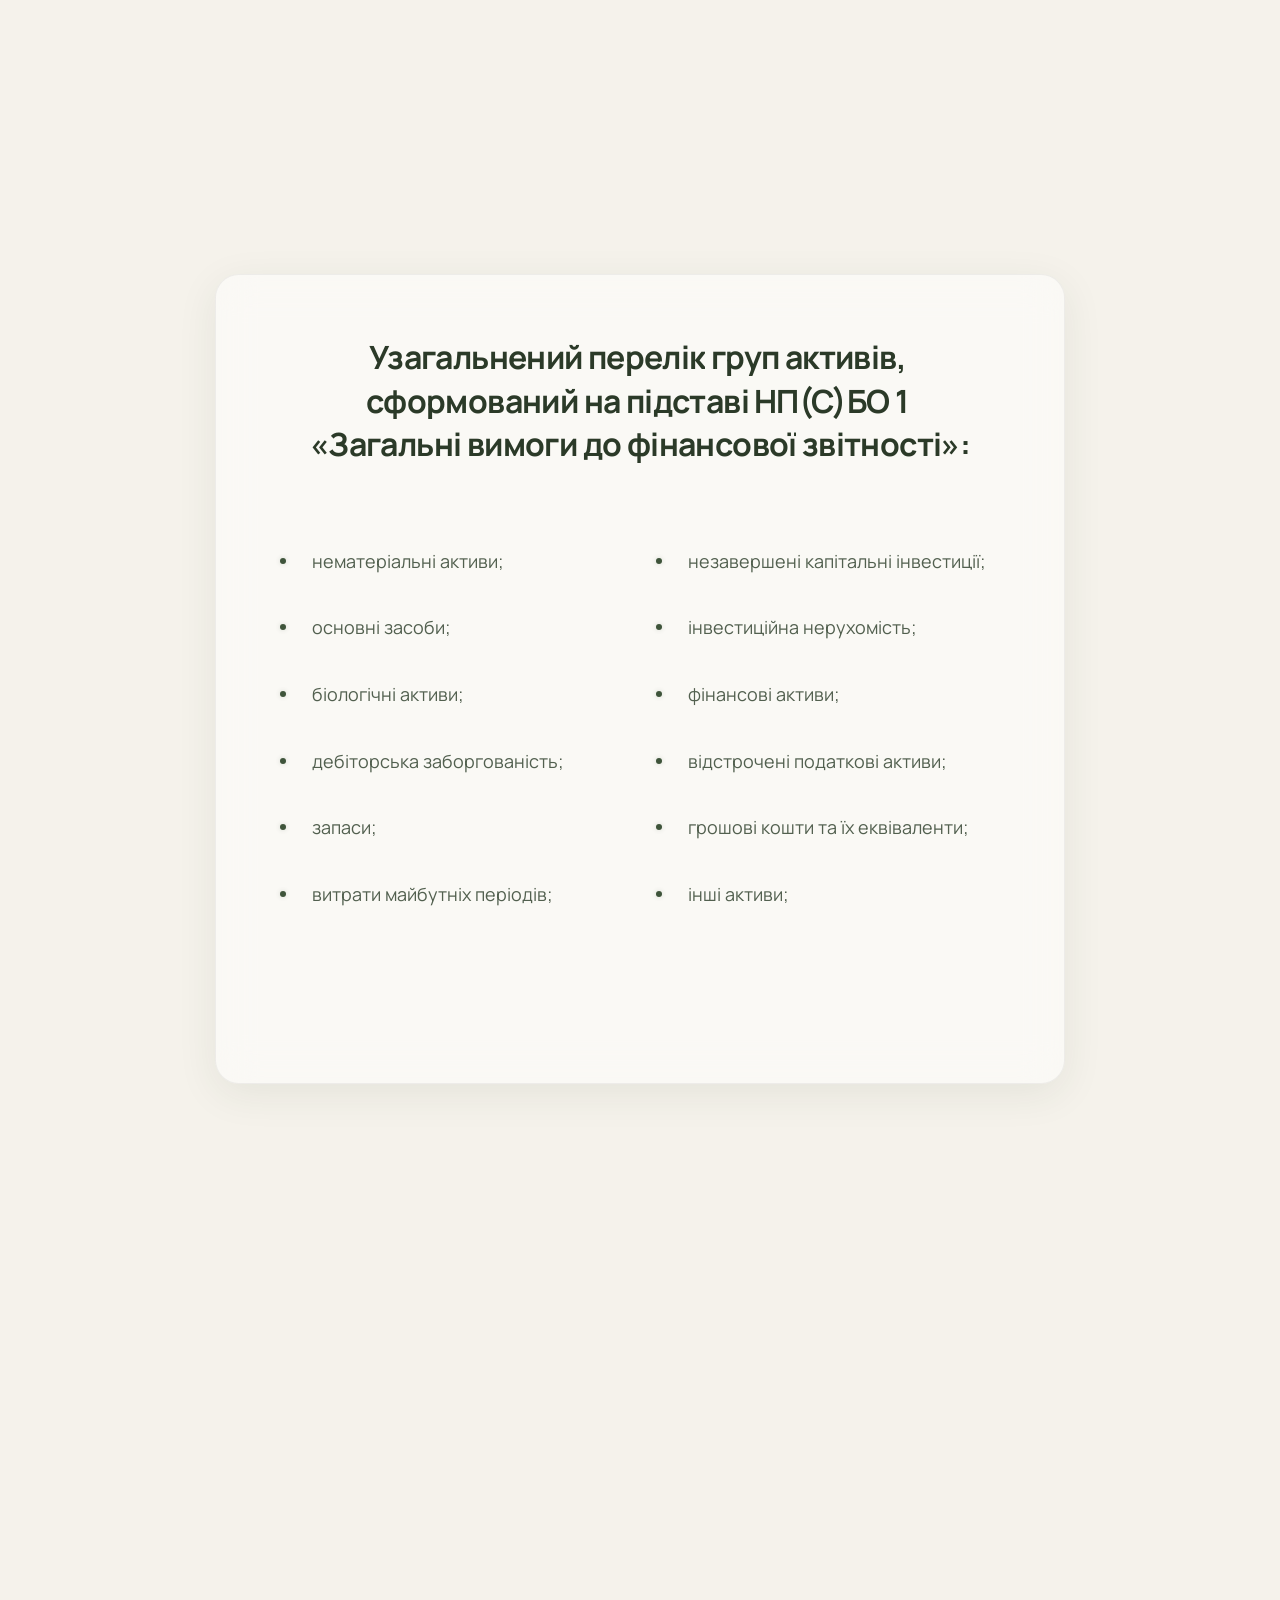
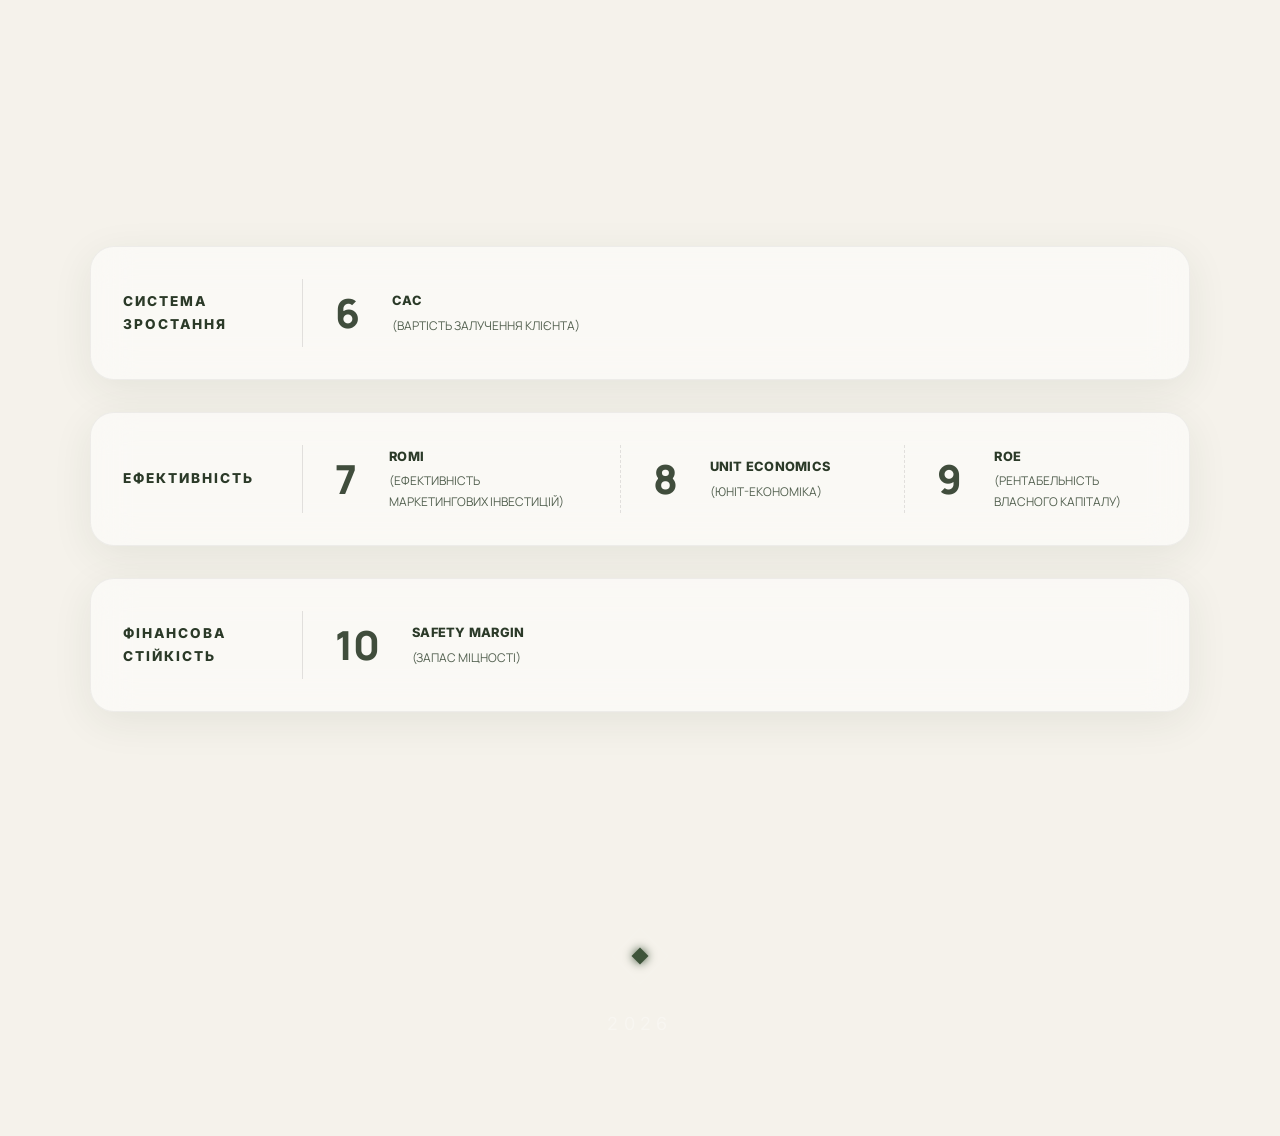
==== commit de97734b: "Fix missing space before <br> causing text to merge in SplitText animation" ====
--- a/site/index.html
+++ b/site/index.html
@@ -44,7 +44,7 @@
         <!-- ==================== СЛАЙД 1: HERO ==================== -->
         <section id="slide-1" class="slide slide--hero">
             <div class="slide__inner">
-                <h1 class="hero__title split-text">Комплексне структурування<br>та капіталізація</h1>
+                <h1 class="hero__title split-text">Комплексне структурування <br> та капіталізація</h1>
                 <h2 class="hero__subtitle reveal-up" style="margin-top: -1rem; margin-bottom: var(--space-xl); color: var(--color-accent); font-size: clamp(1.5rem, 3vw, 2.5rem);">активів бізнес-одиниць</h2>
                 <p class="hero__description reveal-up">Передбачає реалізацію чотирьох взаємоповʼязаних блоків: юридичного, бухгалтерського та податкового, управлінського, а також блоку оцінки та капіталізації активів.</p>
             </div>
